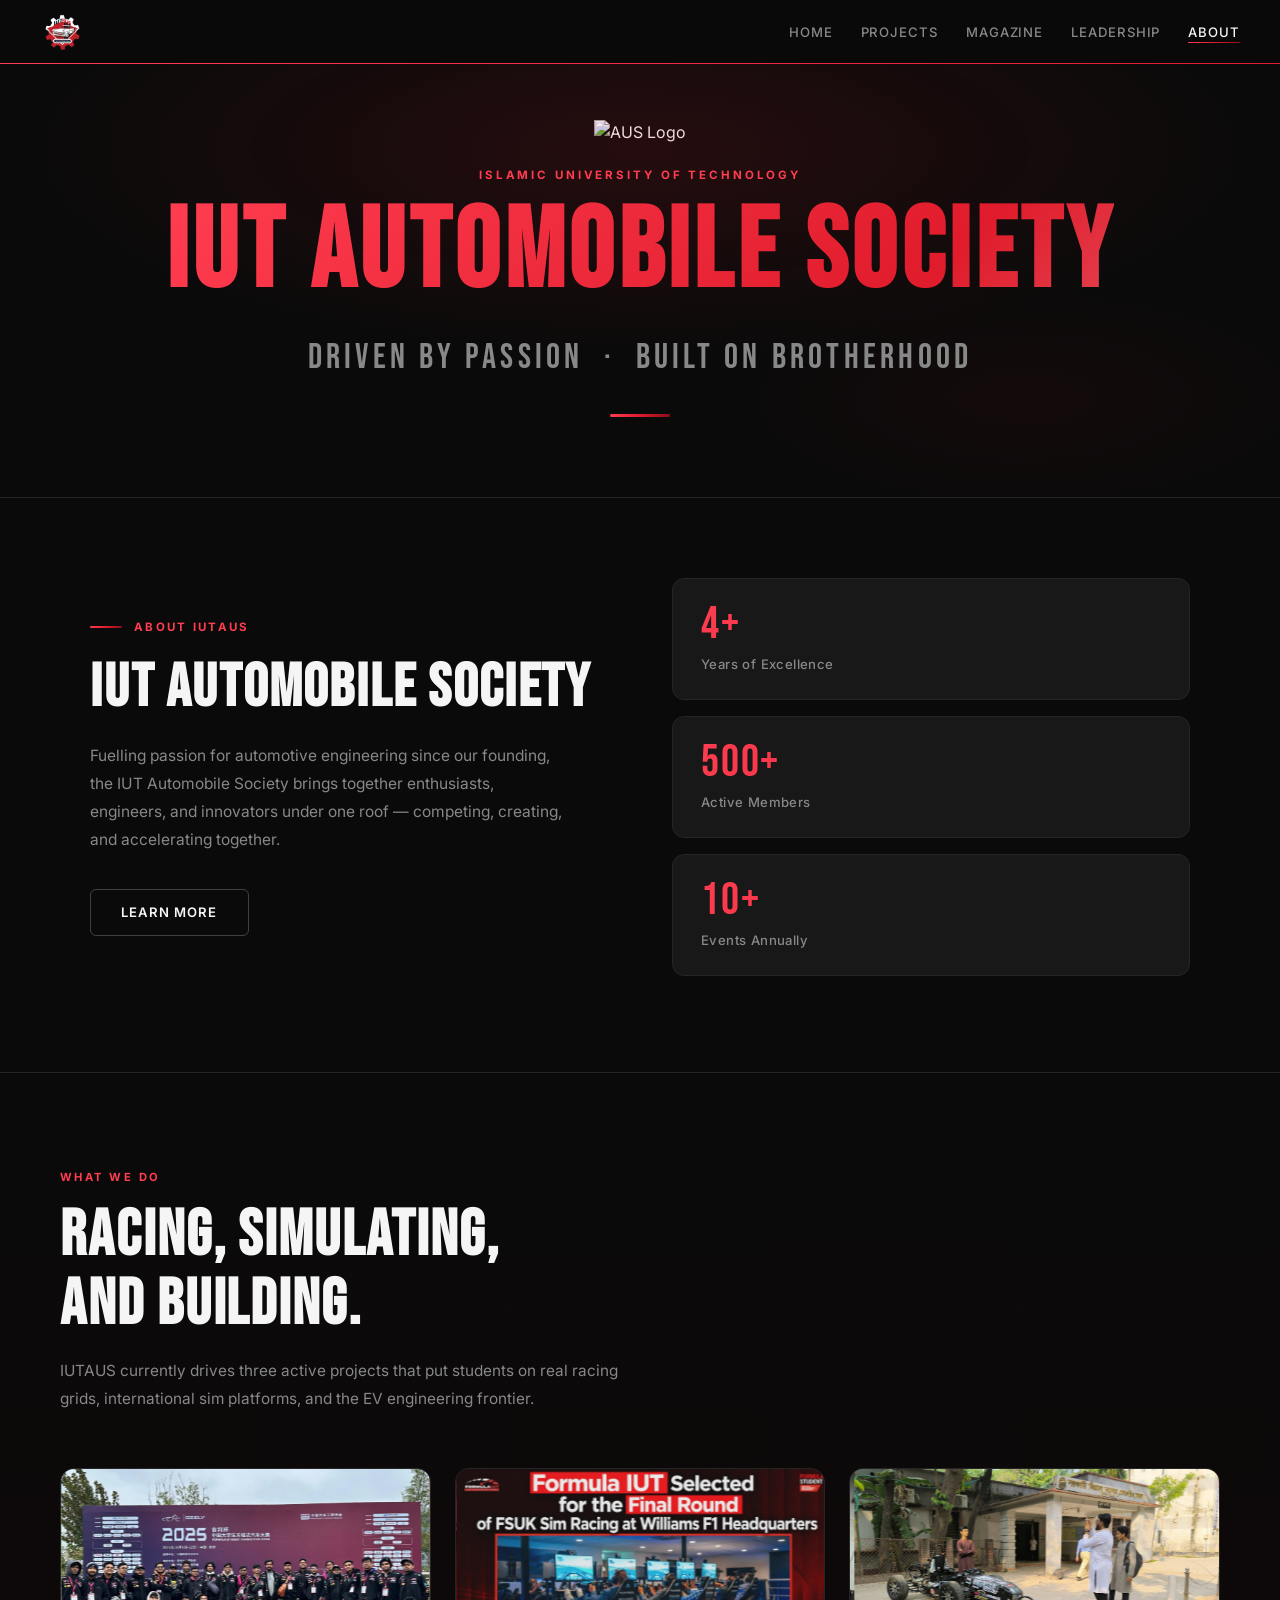
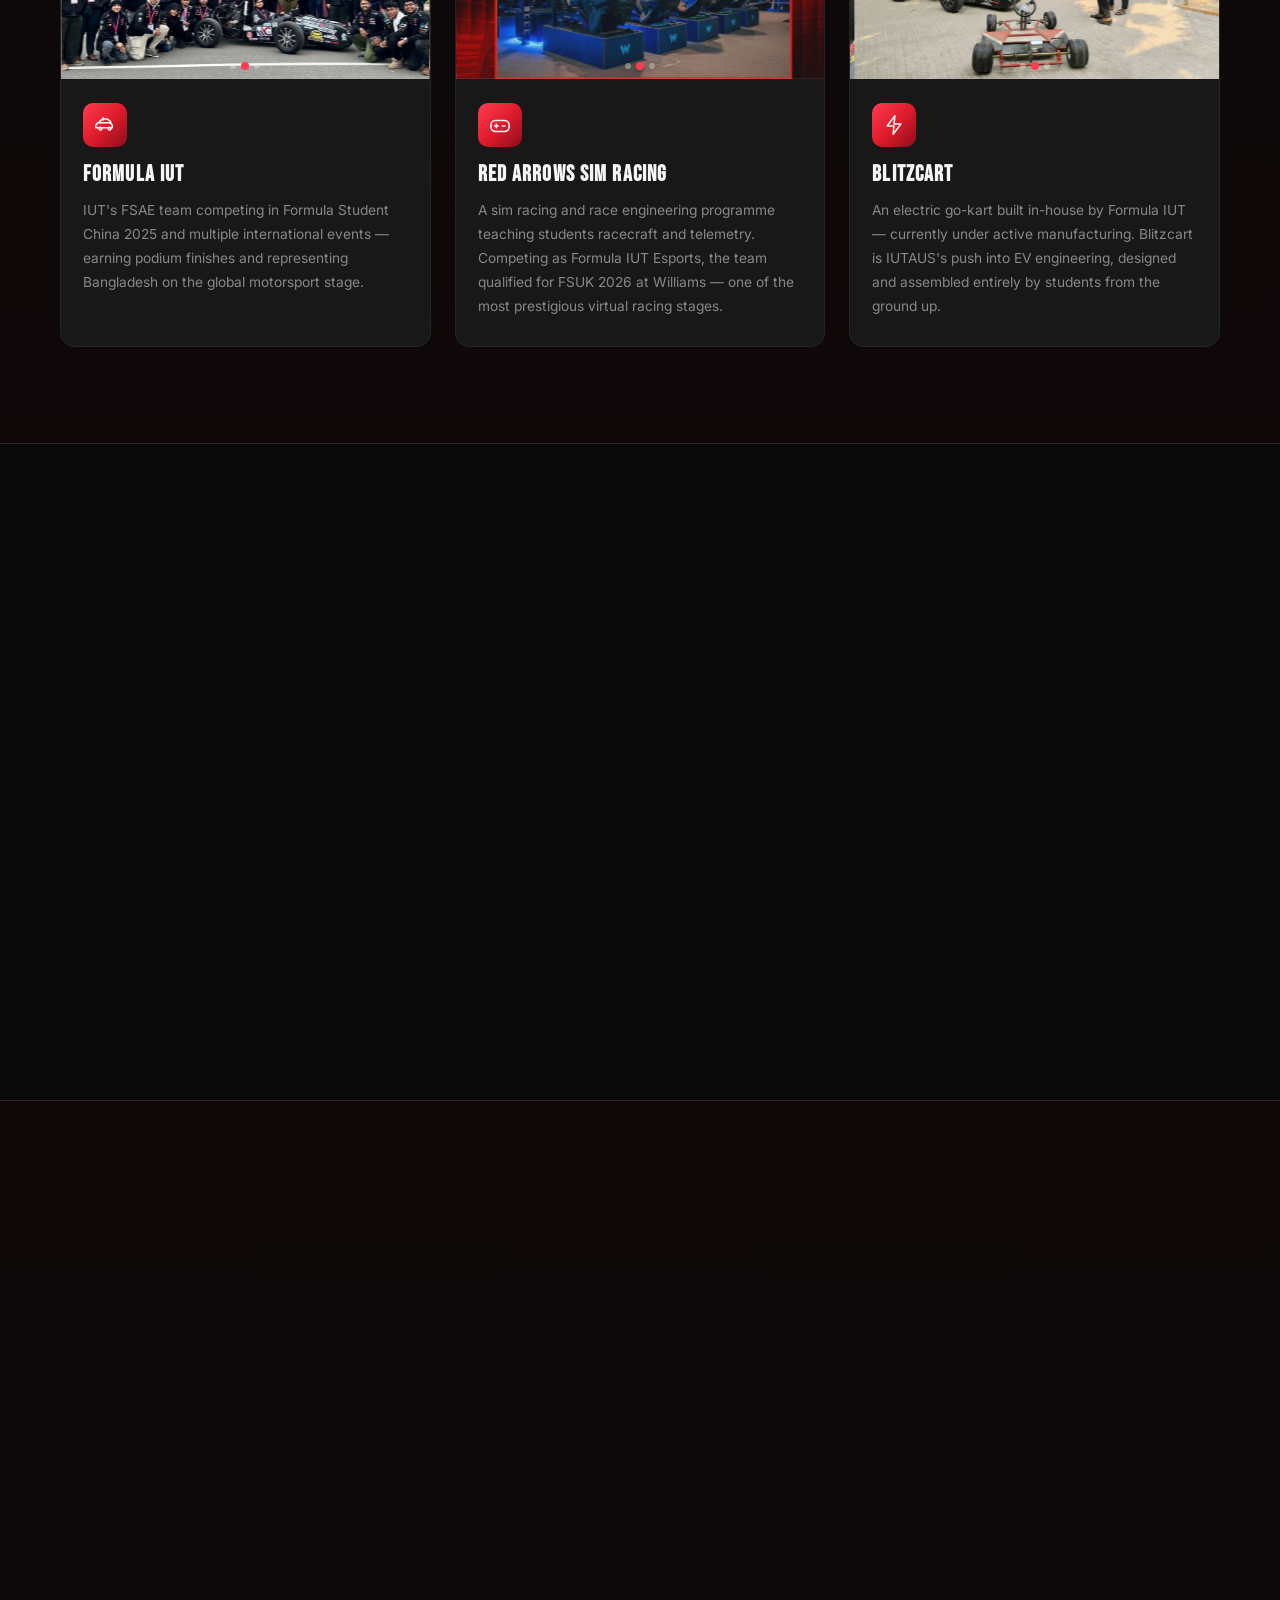
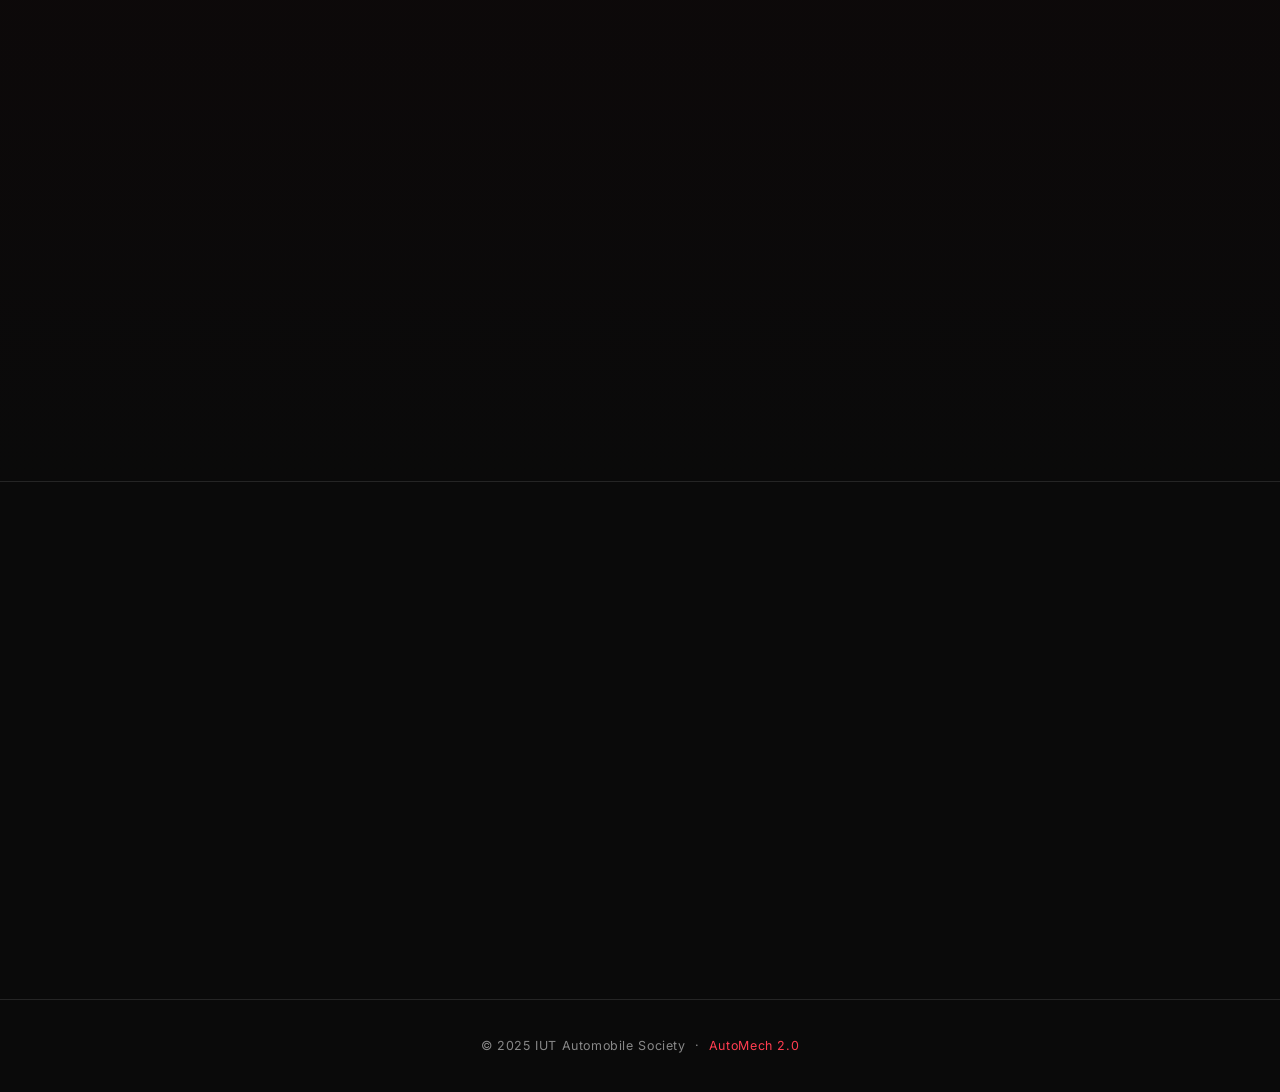
==== about/index.html @ 42fa9968 "About Update" ====
<!DOCTYPE html>
<html lang="en">
<head>
  <meta charset="UTF-8" />
  <meta name="viewport" content="width=device-width, initial-scale=1.0" />
  <title>About — IUT Automobile Society</title>
  <link rel="preconnect" href="https://fonts.googleapis.com" />
  <link rel="preconnect" href="https://fonts.gstatic.com" crossorigin />
  <link href="https://fonts.googleapis.com/css2?family=Bebas+Neue&family=Inter:wght@400;500;600;700&display=swap" rel="stylesheet" />
  <link rel="stylesheet" href="about.css" />
  <link rel="icon" type="image/png" href="../AutoMechLogo.png" />
</head>
<body>

<!-- Scroll progress bar -->
<div class="scroll-progress" id="scrollProgress"></div>

<!-- ── NAVBAR ──────────────────────────────────────────── -->
<nav>
  <a href="../index.html" class="nav-logo-link">
    <img src="../AutoMechLogo.png" alt="AutoMech 2.0" class="nav-logo-img" />
  </a>

  <ul class="nav-links">
    <li><a href="../index.html">Home</a></li>
    <li><a href="#projects">Projects</a></li>
    <li><a href="#magazine">Magazine</a></li>
    <li><a href="#leadership">Leadership</a></li>
    <li><a href="#about" class="active">About</a></li>
  </ul>

  <button class="nav-burger" id="navBurger" aria-label="Toggle menu">
    <span></span><span></span><span></span>
  </button>
</nav>

<div class="mobile-nav" id="mobileNav">
  <a href="../index.html" onclick="closeMobileNav()">Home</a>
  <a href="#about" onclick="closeMobileNav()">About</a>
  <a href="#projects" onclick="closeMobileNav()">Projects</a>
  <a href="#magazine" onclick="closeMobileNav()">Magazine</a>
  <a href="#leadership" onclick="closeMobileNav()">Leadership</a>
</div>
<!-- ── HERO ───────────────────────────────────────────── -->
<section class="about-hero" id="about">
   <img src="images/AusLogo.png" alt="AUS Logo" class="about-hero-logo">
  <p class="about-hero-label">Islamic University of Technology</p>
  <h1 class="about-hero-title">IUT Automobile Society</h1>
  <p class="about-hero-sub">Driven by Passion &nbsp;·&nbsp; Built on Brotherhood</p>
  <div class="about-hero-divider"></div>
</section>

<!-- ══ SECTION 1 · INTRO + STATS ══════════════════════════ -->
<section class="intro-section" id="intro">
  <div class="intro-inner">

    <!-- Left · Text -->
    <div class="intro-text">
      <div class="intro-label reveal-left">
        <span class="intro-label-line"></span>
        <span>About IUTAUS</span>
      </div>
      <h2 class="intro-title reveal" data-delay=".08s">IUT Automobile Society</h2>
      <p class="intro-desc reveal" data-delay=".16s">
        Fuelling passion for automotive engineering since our founding, the IUT Automobile
        Society brings together enthusiasts, engineers, and innovators under one roof —
        competing, creating, and accelerating together.
      </p>
      <a href="#" class="intro-btn reveal" data-delay=".24s">Learn More</a>
    </div>

    <!-- Right · Stat cards -->
    <div class="intro-stats">
      <div class="stat-card reveal-scale" data-delay=".1s">
        <span class="stat-number grad-text-anim">4+</span>
        <span class="stat-label">Years of Excellence</span>
      </div>
      <div class="stat-card reveal-scale" data-delay=".2s">
        <span class="stat-number grad-text-anim">500+</span>
        <span class="stat-label">Active Members</span>
      </div>
      <div class="stat-card reveal-scale" data-delay=".3s">
        <span class="stat-number grad-text-anim">10+</span>
        <span class="stat-label">Events Annually</span>
      </div>
    </div>

  </div>
</section>
<!-- ══════════════════════════════════════════════════════ -->


<!-- ══ SECTION 2 · PROJECTS ════════════════════════════ -->
<section class="projects-section" id="projects">
  <div class="projects-inner">

    <!-- Header -->
    <div class="projects-header">
      <p class="projects-suplabel reveal-left">What We Do</p>
      <h2 class="projects-big-title reveal" data-delay=".08s">Racing, Simulating,<br>and Building.</h2>
      <p class="projects-big-desc reveal" data-delay=".16s">
        IUTAUS currently drives three active projects that put students on real racing grids,
        international sim platforms, and the EV engineering frontier.
      </p>
    </div>

    <!-- Cards -->
    <div class="projects-grid">

      <!-- ── Project 1: Formula IUT ── -->
      <div class="project-card reveal-scale" data-delay=".08s">
        <div class="project-slideshow" data-ss="1">
          <div class="ss-track">
            <div class="ss-slide">
              <img src="images/1.jpg" alt="Formula IUT Image 1" class="ss-slide-img">
            </div>

            <div class="ss-slide">
              <img src="images/2.jpg" alt="Formula IUT Image 2" class="ss-slide-img">
            </div>

            <div class="ss-slide">
              <img src="images/3.jpg" alt="Formula IUT Image 3" class="ss-slide-img">
            </div>
          </div>
          <button class="ss-btn ss-prev" aria-label="Previous">&#8249;</button>
          <button class="ss-btn ss-next" aria-label="Next">&#8250;</button>
          <div class="ss-dots"></div>
        </div>
        <div class="project-body">
          <div class="project-icon">
            <!-- Racing car -->
            <svg viewBox="0 0 24 24" fill="none" stroke="currentColor" stroke-width="1.7" stroke-linecap="round" stroke-linejoin="round" width="22" height="22">
              <path d="M2 12.5l2-3h14l2 3v2.5H2v-2.5z"/>
              <circle cx="7" cy="16" r="1.5"/>
              <circle cx="17" cy="16" r="1.5"/>
              <path d="M6 9.5V8l3.5-2.5h5L18 8v1.5"/>
              <path d="M10 6.5V4"/>
            </svg>
          </div>
          <h3 class="project-name">Formula IUT</h3>
          <p class="project-desc">IUT's FSAE team competing in Formula Student China 2025 and multiple international events — earning podium finishes and representing Bangladesh on the global motorsport stage.</p>
        </div>
      </div>

      <!-- ── Project 2: Red Arrows Sim Racing ── -->
      <div class="project-card reveal-scale" data-delay=".18s">
        <div class="project-slideshow" data-ss="1">
          <div class="ss-track">
            <div class="ss-slide">
              <img src="images/4.jpg" alt="Formula IUT Image 1" class="ss-slide-img">
            </div>

            <div class="ss-slide">
              <img src="images/5.jpg" alt="Formula IUT Image 2" class="ss-slide-img">
            </div>

            <div class="ss-slide">
              <img src="images/6.jpg" alt="Formula IUT Image 3" class="ss-slide-img">
            </div>
          </div>
          <button class="ss-btn ss-prev" aria-label="Previous">&#8249;</button>
          <button class="ss-btn ss-next" aria-label="Next">&#8250;</button>
          <div class="ss-dots"></div>
        </div>
        <div class="project-body">
          <div class="project-icon">
            <!-- Game controller -->
            <svg viewBox="0 0 24 24" fill="none" stroke="currentColor" stroke-width="1.7" stroke-linecap="round" stroke-linejoin="round" width="22" height="22">
              <rect x="2" y="7" width="20" height="12" rx="5"/>
              <path d="M8 11v4m-2-2h4M14.5 13h3"/>
            </svg>
          </div>
          <h3 class="project-name">Red Arrows Sim Racing</h3>
          <p class="project-desc">A sim racing and race engineering programme teaching students racecraft and telemetry. Competing as Formula IUT Esports, the team qualified for FSUK 2026 at Williams — one of the most prestigious virtual racing stages.</p>
        </div>
      </div>

      <!-- ── Project 3: Blitzcart ── -->
      <div class="project-card reveal-scale" data-delay=".28s">
        <div class="project-slideshow" data-ss="1">
          <div class="ss-track">
            <div class="ss-slide">
              <img src="images/7.jpg" alt="Formula IUT Image 1" class="ss-slide-img">
            </div>

            <div class="ss-slide">
              <img src="images/8.jpg" alt="Formula IUT Image 2" class="ss-slide-img">
            </div>

            <div class="ss-slide">
              <img src="images/9.jpg" alt="Formula IUT Image 3" class="ss-slide-img">
            </div>
          </div>
          <button class="ss-btn ss-prev" aria-label="Previous">&#8249;</button>
          <button class="ss-btn ss-next" aria-label="Next">&#8250;</button>
          <div class="ss-dots"></div>
        </div>
        <div class="project-body">
          <div class="project-icon">
            <!-- Lightning bolt -->
            <svg viewBox="0 0 24 24" fill="none" stroke="currentColor" stroke-width="1.7" stroke-linecap="round" stroke-linejoin="round" width="22" height="22">
              <path d="M13 2L4.5 13H12l-1 9 8.5-11H12L13 2z"/>
            </svg>
          </div>
          <h3 class="project-name">Blitzcart</h3>
          <p class="project-desc">An electric go-kart built in-house by Formula IUT — currently under active manufacturing. Blitzcart is IUTAUS's push into EV engineering, designed and assembled entirely by students from the ground up.</p>
        </div>
      </div>

    </div>
  </div>
</section>
<!-- ══════════════════════════════════════════════════════ -->


<!-- ══ SECTION 3 · ENGINE INSIDER ══════════════════════ -->
<section class="magazine-section" id="magazine">
  <div class="magazine-inner">

    <!-- Left · Text -->
    <div class="magazine-text">
      <p class="section-label reveal-left">Annual Publication</p>
      <h2 class="magazine-title reveal" data-delay=".08s">Engine Insider</h2>
      <div class="magazine-title-rule reveal" data-delay=".12s"></div>
      <p class="magazine-desc reveal" data-delay=".16s">
        <em>Engine Insider</em> is the official annual magazine of the IUT Automobile Society —
        a curated collection of student articles, technical writeups, project retrospectives,
        and automotive perspectives from the minds at IUTAUS. Each edition captures the
        year's milestones, the lessons learned on and off the track, and the stories that
        drive us forward.
      </p>
      <ul class="magazine-meta reveal" data-delay=".22s">
        <li>
          <span class="meta-icon">
            <svg viewBox="0 0 24 24" fill="none" stroke="currentColor" stroke-width="1.7" stroke-linecap="round" stroke-linejoin="round" width="16" height="16"><rect x="3" y="4" width="18" height="18" rx="2"/><path d="M16 2v4M8 2v4M3 10h18"/></svg>
          </span>
          Yearly Edition
        </li>
        <li>
          <span class="meta-icon">
            <svg viewBox="0 0 24 24" fill="none" stroke="currentColor" stroke-width="1.7" stroke-linecap="round" stroke-linejoin="round" width="16" height="16"><path d="M4 19.5A2.5 2.5 0 0 1 6.5 17H20"/><path d="M6.5 2H20v20H6.5A2.5 2.5 0 0 1 4 19.5v-15A2.5 2.5 0 0 1 6.5 2z"/></svg>
          </span>
          Student-written &amp; Designed
        </li>
        <li>
          <span class="meta-icon">
            <svg viewBox="0 0 24 24" fill="none" stroke="currentColor" stroke-width="1.7" stroke-linecap="round" stroke-linejoin="round" width="16" height="16"><circle cx="12" cy="12" r="10"/><path d="M12 8v4l3 3"/></svg>
          </span>
          Technical &amp; Cultural Coverage
        </li>
      </ul>
    </div>

    <!-- Right · Cover placeholder -->
    <div class="magazine-cover-wrap reveal-scale" data-delay=".14s">
      <div class="magazine-cover-glow"></div>
      <div class="magazine-cover" id="magazineCover">
        <img src="images/10.jpg" alt="Cover Image">
        <div class="cover-placeholder">
          <svg viewBox="0 0 24 24" fill="none" stroke="currentColor" stroke-width="1.3" stroke-linecap="round" stroke-linejoin="round" width="48" height="48">
            <path d="M4 19.5A2.5 2.5 0 0 1 6.5 17H20"/><path d="M6.5 2H20v20H6.5A2.5 2.5 0 0 1 4 19.5v-15A2.5 2.5 0 0 1 6.5 2z"/>
          </svg>
          <p class="cover-ph-title">Engine Insider</p>
          <p class="cover-ph-sub">Add Cover Image</p>
        </div>
      </div>
      <div class="magazine-cover-label">
        <span class="grad-text-anim">Engine Insider</span>
        <span class="cover-edition">Annual Edition</span>
      </div>
    </div>

  </div>
</section>
<!-- ══════════════════════════════════════════════════════ -->


<!-- ══ SECTION 4 · LEADERSHIP ══════════════════════════ -->
<section class="leadership-section" id="leadership">
  <div class="leadership-inner">

    <!-- Header -->
    <div class="leadership-header">
      <p class="section-label reveal-left">Our Leadership</p>
      <h2 class="leadership-title reveal" data-delay=".08s">Guided by Faculty<br>and Student Leadership.</h2>
    </div>

    <!-- Cards -->
    <div class="leadership-grid">

      <!-- Moderator (faculty) -->
      <div class="leader-card leader-card--faculty reveal-scale" data-delay=".08s">
        <div class="leader-photo-wrap">
          <div class="leader-photo" id="photo-moderator">
            <img src="images/11.png" alt="Ahsan Habib">
            <div class="leader-photo-ph">
              <svg viewBox="0 0 24 24" fill="none" stroke="currentColor" stroke-width="1.3" stroke-linecap="round" stroke-linejoin="round" width="40" height="40">
                <circle cx="12" cy="8" r="4"/><path d="M4 20c0-4 3.6-7 8-7s8 3 8 7"/>
              </svg>
            </div>
          </div>
          <span class="leader-faculty-badge">Faculty</span>
        </div>
        <div class="leader-info">
          <h3 class="leader-name">Ahsan Habib</h3>
          <p class="leader-role">Moderator, IUTAUS</p>
          <p class="leader-dept">IUT Automobile Society</p>
        </div>
      </div>

      <!-- President -->
      <div class="leader-card reveal-scale" data-delay=".18s">
        <div class="leader-photo-wrap">
          <div class="leader-photo" id="photo-president">
            <img src="images/12.png" alt="Presi">
            <div class="leader-photo-ph">
              <svg viewBox="0 0 24 24" fill="none" stroke="currentColor" stroke-width="1.3" stroke-linecap="round" stroke-linejoin="round" width="40" height="40">
                <circle cx="12" cy="8" r="4"/><path d="M4 20c0-4 3.6-7 8-7s8 3 8 7"/>
              </svg>
            </div>
          </div>
        </div>
        <div class="leader-info">
          <h3 class="leader-name">Takibur Rahman</h3>
          <p class="leader-role">President, IUTAUS</p>
          <p class="leader-dept">IUT Automobile Society</p>
        </div>
      </div>

      <!-- General Secretary -->
      <div class="leader-card reveal-scale" data-delay=".28s">
        <div class="leader-photo-wrap">
          <div class="leader-photo" id="photo-gs">
            <img src="images/13.png" alt="VP">
            <div class="leader-photo-ph">
              <svg viewBox="0 0 24 24" fill="none" stroke="currentColor" stroke-width="1.3" stroke-linecap="round" stroke-linejoin="round" width="40" height="40">
                <circle cx="12" cy="8" r="4"/><path d="M4 20c0-4 3.6-7 8-7s8 3 8 7"/>
              </svg>
            </div>
          </div>
        </div>
        <div class="leader-info">
          <h3 class="leader-name">Sheum Shariar</h3>
          <p class="leader-role">General Secretary, IUTAUS</p>
          <p class="leader-dept">IUT Automobile Society</p>
        </div>
      </div>

    </div>
  </div>
</section>
<!-- ══════════════════════════════════════════════════════ -->


<!-- ══ QUICK LINKS ══════════════════════════════════════ -->
<div class="quicklinks-wrap">
  <div class="quicklinks-card reveal-scale">

    <p class="quicklinks-heading">Quick Links</p>

    <div class="quicklinks-cols">

      <!-- Col 1: Main site -->
      <div class="quicklinks-col">
        <p class="quicklinks-col-label">Main Site</p>
        <a href="../index.html">Home</a>
        <a href="../index.html#events">Events</a>
        <a href="../index.html#schedule">Schedule</a>
        <a href="../index.html#gallery">Gallery</a>
        <a href="../index.html#sponsors">Sponsors</a>
        <a href="../index.html#connect">Contact</a>
      </div>

      <!-- Col 2: This page -->
      <div class="quicklinks-col">
        <p class="quicklinks-col-label">About Page</p>
        <a href="#about">About IUTAUS</a>
        <a href="#projects">Projects</a>
        <a href="#magazine">Magazine</a>
        <a href="#leadership">Leadership</a>
      </div>

    </div>
  </div>
</div>
<!-- ══════════════════════════════════════════════════════ -->


<!-- ── FOOTER ─────────────────────────────────────────── -->
<footer class="about-footer">
  <p>&copy; 2025 IUT Automobile Society &nbsp;·&nbsp; <a href="../index.html">AutoMech 2.0</a></p>
</footer>

<!-- ── SCRIPTS ────────────────────────────────────────── -->
<script>
  /* ── Mobile nav toggle ── */
  const burger   = document.getElementById('navBurger');
  const mobileNav = document.getElementById('mobileNav');

  function closeMobileNav() {
    mobileNav.classList.remove('open');
    burger.classList.remove('open');
  }

  burger.addEventListener('click', () => {
    const isOpen = mobileNav.classList.toggle('open');
    burger.classList.toggle('open', isOpen);

    const spans = burger.querySelectorAll('span');
    if (isOpen) {
      spans[0].style.transform = 'translateY(7px) rotate(45deg)';
      spans[1].style.opacity   = '0';
      spans[2].style.transform = 'translateY(-7px) rotate(-45deg)';
    } else {
      spans.forEach(s => { s.style.transform = ''; s.style.opacity = ''; });
    }
  });

  /* ── Scroll progress bar ── */
  const progressBar = document.getElementById('scrollProgress');
  window.addEventListener('scroll', () => {
    const scrolled = window.scrollY;
    const total    = document.documentElement.scrollHeight - window.innerHeight;
    progressBar.style.width = (total > 0 ? (scrolled / total) * 100 : 0) + '%';
  });

  /* ── Scroll reveal ── */
  const revealEls = document.querySelectorAll('.reveal, .reveal-left, .reveal-scale');

  const observer = new IntersectionObserver((entries) => {
    entries.forEach(entry => {
      if (entry.isIntersecting) {
        const delay = entry.target.dataset.delay || '0s';
        entry.target.style.transitionDelay = delay;
        entry.target.classList.add('visible');
        observer.unobserve(entry.target);
      }
    });
  }, { threshold: 0.05 });

  revealEls.forEach(el => observer.observe(el));

  /* ── Slideshows ── */
  document.querySelectorAll('.project-slideshow').forEach(ss => {
    const track  = ss.querySelector('.ss-track');
    const slides = ss.querySelectorAll('.ss-slide');
    const dotsEl = ss.querySelector('.ss-dots');
    let current  = 0;
    let timer;

    /* Build dots */
    slides.forEach((_, i) => {
      const d = document.createElement('button');
      d.className = 'ss-dot' + (i === 0 ? ' active' : '');
      d.setAttribute('aria-label', 'Slide ' + (i + 1));
      d.addEventListener('click', () => goTo(i));
      dotsEl.appendChild(d);
    });

    function goTo(n) {
      current = (n + slides.length) % slides.length;
      track.style.transform = `translateX(-${current * 100}%)`;
      dotsEl.querySelectorAll('.ss-dot').forEach((d, i) =>
        d.classList.toggle('active', i === current));
    }

    function startTimer() {
      clearInterval(timer);
      timer = setInterval(() => goTo(current + 1), 4000);
    }

    ss.querySelector('.ss-prev').addEventListener('click', () => { goTo(current - 1); startTimer(); });
    ss.querySelector('.ss-next').addEventListener('click', () => { goTo(current + 1); startTimer(); });
    ss.addEventListener('mouseenter', () => clearInterval(timer));
    ss.addEventListener('mouseleave', startTimer);

    startTimer();
  });
</script>

</body>
</html>
---- about/about.css ----
*, *::before, *::after { box-sizing: border-box; margin: 0; padding: 0; }

:root {
  --red-lt:  #ff3d50;
  --red:     #e01c2c;
  --red-dk:  #8c0d1a;
  --grad:    linear-gradient(135deg, #ff3d50 0%, #e01c2c 50%, #8c0d1a 100%);
  --grad-h:  linear-gradient(135deg, #e83040 0%, #c0101e 50%, #6e0814 100%);
  --grad-90: linear-gradient(90deg,  #ff3d50 0%, #e01c2c 50%, #8c0d1a 100%);
  --white:   #f5f5f5;
  --black:   #0a0a0a;
  --grey:    #181818;
  --grey2:   #252525;
  --grey3:   #333;
  --muted:   #888;
}

html { scroll-behavior: smooth; }

body {
  background: var(--black);
  color: var(--white);
  font-family: 'Inter', sans-serif;
  line-height: 1.6;
  overflow-x: hidden;
}

/* ══════════════════════════════════════════
    KEYFRAMES
══════════════════════════════════════════ */

@keyframes slideDown {
  from { transform: translateY(-100%); opacity: 0; }
  to   { transform: translateY(0);     opacity: 1; }
}

@keyframes fadeUp {
  from { opacity: 0; transform: translateY(28px); }
  to   { opacity: 1; transform: translateY(0);    }
}

@keyframes fadeIn {
  from { opacity: 0; }
  to   { opacity: 1; }
}

@keyframes float {
  0%, 100% { transform: translateY(0px);   }
  50%       { transform: translateY(-10px); }
}

@keyframes pulse-ring {
  0%   { box-shadow: 0 0 0 0    rgba(255,61,80,.55); }
  70%  { box-shadow: 0 0 0 14px rgba(255,61,80,0);   }
  100% { box-shadow: 0 0 0 0    rgba(255,61,80,0);   }
}

@keyframes grad-flow {
  0%   { background-position: 0%   50%; }
  50%  { background-position: 100% 50%; }
  100% { background-position: 0%   50%; }
}

@keyframes border-sweep {
  0%   { background-position: 0%   50%; }
  50%  { background-position: 100% 50%; }
  100% { background-position: 0%   50%; }
}

@keyframes reveal-up {
  from { opacity: 0; transform: translateY(32px); }
  to   { opacity: 1; transform: translateY(0);    }
}

@keyframes reveal-left {
  from { opacity: 0; transform: translateX(-24px); }
  to   { opacity: 1; transform: translateX(0);     }
}

@keyframes reveal-scale {
  from { opacity: 0; transform: scale(.9); }
  to   { opacity: 1; transform: scale(1);  }
}

@keyframes divider-grow {
  from { transform: scaleX(0); opacity: 0; }
  to   { transform: scaleX(1); opacity: 1; }
}

/* ══════════════════════════════════════════
    SCROLL PROGRESS
══════════════════════════════════════════ */

.scroll-progress {
  position: fixed;
  top: 64px;
  left: 0;
  height: 2px;
  width: 0%;
  background: var(--grad-90);
  box-shadow: 0 0 8px rgba(255,61,80,.6);
  z-index: 300;
  transition: width .1s linear;
}

/* ══════════════════════════════════════════
    NAVBAR
══════════════════════════════════════════ */

nav {
  position: fixed;
  top: 0; left: 0; right: 0;
  height: 64px;
  display: flex;
  align-items: center;
  justify-content: space-between;
  padding: 0 40px;
  background: rgba(10,10,10,.94);
  backdrop-filter: blur(12px);
  -webkit-backdrop-filter: blur(12px);
  z-index: 200;
  animation: slideDown .5s ease both;
}

nav::after {
  content: '';
  position: absolute;
  bottom: 0; left: 0; right: 0;
  height: 1.5px;
  background: var(--grad-90);
  background-size: 200% 200%;
  animation: grad-flow 4s linear infinite;
}

.nav-logo-link { display: flex; align-items: center; text-decoration: none; }

.nav-logo-img {
  height: 44px;
  width: auto;
  display: block;
}

.nav-links {
  display: flex;
  align-items: center;
  gap: 28px;
  list-style: none;
}

.nav-links a {
  color: var(--muted);
  text-decoration: none;
  font-size: .82rem;
  font-weight: 500;
  letter-spacing: .07em;
  text-transform: uppercase;
  position: relative;
  transition: color .2s;
}

.nav-links a::after {
  content: '';
  position: absolute;
  bottom: -3px; left: 0;
  width: 0; height: 1.5px;
  background: var(--grad-90);
  transition: width .25s ease;
}

.nav-links a:hover,
.nav-links a.active { color: var(--white); }

.nav-links a:hover::after,
.nav-links a.active::after { width: 100%; }

.nav-cta {
  background: var(--grad);
  background-size: 200% 200%;
  animation: grad-flow 4s linear infinite;
  color: var(--white) !important;
  padding: 9px 22px;
  border-radius: 5px;
  font-weight: 700 !important;
  transition: opacity .2s, transform .2s !important;
}

.nav-cta:hover { opacity: .85; transform: translateY(-2px); }
.nav-cta::after { display: none !important; }

.nav-burger {
  display: none;
  flex-direction: column;
  gap: 5px;
  background: none;
  border: none;
  cursor: pointer;
  padding: 4px;
}

.nav-burger span {
  display: block;
  width: 24px;
  height: 2px;
  background: var(--white);
  border-radius: 2px;
  transition: transform .3s, opacity .3s;
}

/* ══════════════════════════════════════════
    MOBILE NAV
══════════════════════════════════════════ */

.mobile-nav {
  display: none;
  flex-direction: column;
  position: fixed;
  top: 64px; left: 0; right: 0;
  background: rgba(10,10,10,.97);
  backdrop-filter: blur(14px);
  padding: 24px 32px 32px;
  gap: 6px;
  z-index: 199;
  border-bottom: 1px solid var(--grey2);
  transform: translateY(-20px);
  opacity: 0;
  transition: transform .3s ease, opacity .3s ease;
  pointer-events: none;
}

.mobile-nav.open {
  display: flex;
  transform: translateY(0);
  opacity: 1;
  pointer-events: all;
}

.mobile-nav a {
  color: var(--muted);
  text-decoration: none;
  font-size: .9rem;
  font-weight: 500;
  letter-spacing: .07em;
  text-transform: uppercase;
  padding: 11px 0;
  border-bottom: 1px solid var(--grey2);
  transition: color .2s;
}

.mobile-nav a:last-child { border-bottom: none; }
.mobile-nav a:hover { color: var(--white); }

.mob-cta {
  margin-top: 10px;
  background: var(--grad);
  background-size: 200% 200%;
  animation: grad-flow 4s linear infinite;
  color: var(--white) !important;
  padding: 13px 0 !important;
  border-radius: 6px;
  text-align: center;
  font-weight: 700 !important;
  border-bottom: none !important;
}

/* ══════════════════════════════════════════
    SCROLL REVEAL
══════════════════════════════════════════ */

.reveal {
  opacity: 0;
  transform: translateY(32px);
  transition: opacity .65s cubic-bezier(.22,1,.36,1), transform .65s cubic-bezier(.22,1,.36,1);
}

.reveal-left {
  opacity: 0;
  transform: translateX(-24px);
  transition: opacity .65s cubic-bezier(.22,1,.36,1), transform .65s cubic-bezier(.22,1,.36,1);
}

.reveal-scale {
  opacity: 0;
  transform: scale(.9);
  transition: opacity .65s cubic-bezier(.22,1,.36,1), transform .65s cubic-bezier(.22,1,.36,1);
}

.reveal.visible,
.reveal-left.visible,
.reveal-scale.visible {
  opacity: 1;
  transform: none;
}

/* ══════════════════════════════════════════
    ABOUT HERO
══════════════════════════════════════════ */

.about-hero-logo {
  display: block;
  margin: 0 auto 20px auto;
  max-width: 140px;
  height: auto;
}

.about-hero {
  position: relative;
  min-height: 52vh;
  display: flex;
  flex-direction: column;
  align-items: center;
  justify-content: center;
  text-align: center;
  padding: 120px 40px 80px;
  overflow: hidden;
}

.about-hero::before {
  content: '';
  position: absolute;
  inset: 0;
  background:
    radial-gradient(ellipse 70% 60% at 50% 30%, rgba(224,28,44,.13) 0%, transparent 70%),
    radial-gradient(ellipse 40% 40% at 80% 80%, rgba(140,13,26,.08) 0%, transparent 60%);
  pointer-events: none;
}

.about-hero-label {
  font-size: .72rem;
  font-weight: 700;
  letter-spacing: .25em;
  text-transform: uppercase;
  color: var(--red-lt);
  margin-bottom: 14px;
  animation: fadeUp .6s .1s both;
}

.about-hero-title {
  font-family: 'Bebas Neue', sans-serif;
  font-size: clamp(3rem, 9vw, 7rem);
  line-height: 1;
  letter-spacing: .04em;
  text-transform: uppercase;
  background: linear-gradient(135deg, #ff3d50 0%, #e01c2c 40%, #f5f5f5 100%);
  background-size: 200% 200%;
  -webkit-background-clip: text;
  -webkit-text-fill-color: transparent;
  background-clip: text;
  animation: fadeUp .65s .2s both, grad-flow 6s ease infinite;
  margin-bottom: 20px;
}

.about-hero-sub {
  font-family: 'Bebas Neue', sans-serif;
  font-size: clamp(1.4rem, 3.5vw, 2.2rem);
  letter-spacing: .12em;
  color: var(--muted);
  text-transform: uppercase;
  animation: fadeUp .65s .3s both;
  margin-bottom: 28px;
}

.about-hero-divider {
  width: 60px;
  height: 3px;
  background: var(--grad-90);
  border-radius: 2px;
  margin: 0 auto;
  animation: fadeUp .65s .4s both;
}

/* ══════════════════════════════════════════
    SECTION COMMONS
══════════════════════════════════════════ */

.about-section {
  padding: 96px 40px;
  max-width: 1160px;
  margin: 0 auto;
}

.about-section-full {
  padding: 96px 40px;
  width: 100%;
}

.section-header {
  text-align: center;
  margin-bottom: 60px;
}

.section-label {
  font-size: .68rem;
  font-weight: 700;
  letter-spacing: .2em;
  text-transform: uppercase;
  background: var(--grad);
  background-size: 200% 200%;
  -webkit-background-clip: text;
  -webkit-text-fill-color: transparent;
  background-clip: text;
  animation: grad-flow 4s linear infinite;
  display: inline-block;
  margin-bottom: 10px;
}

.section-title {
  font-family: 'Bebas Neue', sans-serif;
  font-size: clamp(2rem, 5vw, 3.4rem);
  letter-spacing: .04em;
  color: var(--white);
  line-height: 1.05;
  margin-bottom: 18px;
}

.divider {
  width: 52px;
  height: 3px;
  background: var(--grad-90);
  border-radius: 2px;
  margin: 0 auto 20px;
  transform-origin: left;
}

.section-desc {
  font-size: .96rem;
  color: var(--muted);
  max-width: 600px;
  margin: 0 auto;
  line-height: 1.75;
}

/* ══════════════════════════════════════════
    GRAD TEXT UTILITY
══════════════════════════════════════════ */

.grad-text {
  background: var(--grad);
  -webkit-background-clip: text;
  -webkit-text-fill-color: transparent;
  background-clip: text;
}

.grad-text-anim {
  background: var(--grad);
  background-size: 200% 200%;
  -webkit-background-clip: text;
  -webkit-text-fill-color: transparent;
  background-clip: text;
  animation: grad-flow 4s linear infinite;
}

/* ══════════════════════════════════════════
    INTRO + STATS SECTION
══════════════════════════════════════════ */

.intro-section {
  padding: 80px 40px 96px;
  border-top: 1px solid var(--grey2);
}

.intro-inner {
  max-width: 1100px;
  margin: 0 auto;
  display: grid;
  grid-template-columns: 1fr 1fr;
  gap: 64px;
  align-items: center;
}

/* ── Left: text ── */

.intro-label {
  display: flex;
  align-items: center;
  gap: 12px;
  font-size: .72rem;
  font-weight: 700;
  letter-spacing: .2em;
  text-transform: uppercase;
  color: var(--red-lt);
  margin-bottom: 20px;
}

.intro-label-line {
  display: block;
  width: 32px;
  height: 2px;
  background: var(--grad-90);
  border-radius: 2px;
  flex-shrink: 0;
}

.intro-title {
  font-family: 'Bebas Neue', sans-serif;
  font-size: clamp(2.4rem, 5vw, 3.8rem);
  letter-spacing: .03em;
  color: var(--white);
  line-height: 1.05;
  margin-bottom: 22px;
}

.intro-desc {
  font-size: .97rem;
  color: var(--muted);
  line-height: 1.8;
  max-width: 480px;
  margin-bottom: 36px;
}

.intro-btn {
  display: inline-block;
  padding: 12px 30px;
  border: 1.5px solid rgba(255,255,255,.22);
  border-radius: 6px;
  color: var(--white);
  font-size: .82rem;
  font-weight: 600;
  letter-spacing: .08em;
  text-transform: uppercase;
  text-decoration: none;
  transition: border-color .25s, background .25s, color .25s, transform .2s;
}

.intro-btn:hover {
  background: var(--grad);
  border-color: transparent;
  color: var(--white);
  transform: translateY(-2px);
}

/* ── Right: stat cards ── */

.intro-stats {
  display: flex;
  flex-direction: column;
  gap: 16px;
}

.stat-card {
  background: var(--grey);
  border: 1px solid var(--grey2);
  border-radius: 12px;
  padding: 24px 28px;
  display: flex;
  flex-direction: column;
  gap: 6px;
  position: relative;
  overflow: hidden;
  transition: transform .25s, border-color .25s, box-shadow .25s;
}

.stat-card::before {
  content: '';
  position: absolute;
  inset: 0;
  background: var(--grad);
  opacity: 0;
  transition: opacity .3s;
  border-radius: inherit;
  z-index: 0;
}

.stat-card:hover {
  transform: translateY(-4px);
  border-color: var(--grey3);
  box-shadow: 0 8px 32px rgba(224,28,44,.12);
}

.stat-card:hover::before { opacity: .04; }

.stat-number {
  font-family: 'Bebas Neue', sans-serif;
  font-size: clamp(2rem, 4vw, 2.8rem);
  letter-spacing: .04em;
  line-height: 1;
  position: relative;
  z-index: 1;
}

.stat-label {
  font-size: .82rem;
  color: var(--muted);
  font-weight: 500;
  letter-spacing: .03em;
  position: relative;
  z-index: 1;
}

/* ── Responsive ── */

@media (max-width: 860px) {
  .intro-inner {
    grid-template-columns: 1fr;
    gap: 48px;
  }

  .intro-stats {
    flex-direction: row;
    flex-wrap: wrap;
  }

  .stat-card {
    flex: 1 1 140px;
  }
}

@media (max-width: 768px) {
  .intro-section { padding: 60px 20px 72px; }
}

@media (max-width: 480px) {
  .intro-stats { flex-direction: column; }
}

/* ══════════════════════════════════════════
    PROJECTS SECTION
══════════════════════════════════════════ */

.projects-section {
  padding: 96px 40px;
  border-top: 1px solid var(--grey2);
  background: linear-gradient(180deg, var(--black) 0%, rgba(20,6,8,.6) 100%);
}

.projects-inner {
  max-width: 1160px;
  margin: 0 auto;
}

/* ── Section header ── */

.projects-header {
  margin-bottom: 56px;
}

.projects-suplabel {
  font-size: .7rem;
  font-weight: 700;
  letter-spacing: .22em;
  text-transform: uppercase;
  color: var(--red-lt);
  margin-bottom: 14px;
}

.projects-big-title {
  font-family: 'Bebas Neue', sans-serif;
  font-size: clamp(2.4rem, 5.5vw, 4rem);
  letter-spacing: .03em;
  color: var(--white);
  line-height: 1.08;
  margin-bottom: 18px;
}

.projects-big-desc {
  font-size: .96rem;
  color: var(--muted);
  max-width: 580px;
  line-height: 1.8;
}

/* ── 3-col grid ── */

.projects-grid {
  display: grid;
  grid-template-columns: repeat(3, 1fr);
  gap: 24px;
}

/* ── Project card ── */

.project-card {
  background: var(--grey);
  border: 1px solid var(--grey2);
  border-radius: 14px;
  overflow: hidden;
  display: flex;
  flex-direction: column;
  transition: transform .28s, border-color .28s, box-shadow .28s;
  position: relative;
}

.project-card::before {
  content: '';
  position: absolute;
  inset: 0;
  border-radius: inherit;
  padding: 1px;
  background: var(--grad);
  -webkit-mask: linear-gradient(#fff 0 0) content-box, linear-gradient(#fff 0 0);
  mask: linear-gradient(#fff 0 0) content-box, linear-gradient(#fff 0 0);
  -webkit-mask-composite: xor;
  mask-composite: exclude;
  opacity: 0;
  transition: opacity .3s;
  pointer-events: none;
}

.project-card:hover {
  transform: translateY(-6px);
  border-color: var(--grey3);
  box-shadow: 0 16px 48px rgba(224,28,44,.1);
}

.project-card:hover::before { opacity: 1; }

/* ── Slideshow ── */

.project-slideshow {
  position: relative;
  height: 210px;
  overflow: hidden;
  flex-shrink: 0;
  background: var(--grey2);
}

.ss-track {
  display: flex;
  height: 100%;
  transition: transform .45s cubic-bezier(.4,0,.2,1);
  will-change: transform;
}

.ss-slide {
  min-width: 100%;
  height: 100%;
  flex-shrink: 0;
}

.ss-slide img {
  width: 100%;
  height: 100%;
  object-fit: cover;
  display: block;
}

/* Placeholder slide */
.ss-placeholder {
  background:
    linear-gradient(135deg, rgba(255,61,80,.06) 0%, rgba(140,13,26,.12) 100%),
    repeating-linear-gradient(
      45deg,
      transparent,
      transparent 20px,
      rgba(255,255,255,.02) 20px,
      rgba(255,255,255,.02) 40px
    );
}

.ss-ph-inner {
  width: 100%;
  height: 100%;
  display: flex;
  flex-direction: column;
  align-items: center;
  justify-content: center;
  gap: 10px;
  color: var(--grey3);
}

.ss-ph-inner svg { opacity: .5; }

.ss-ph-inner span {
  font-size: .72rem;
  letter-spacing: .1em;
  text-transform: uppercase;
  font-weight: 500;
}

/* Prev / Next buttons */
.ss-btn {
  position: absolute;
  top: 50%;
  transform: translateY(-50%);
  background: rgba(10,10,10,.65);
  border: 1px solid var(--grey2);
  color: var(--white);
  width: 32px;
  height: 32px;
  border-radius: 50%;
  cursor: pointer;
  font-size: 1.3rem;
  line-height: 1;
  display: flex;
  align-items: center;
  justify-content: center;
  transition: background .2s, border-color .2s, opacity .2s;
  opacity: 0;
  z-index: 2;
}

.project-slideshow:hover .ss-btn { opacity: 1; }

.ss-prev { left: 10px; }
.ss-next { right: 10px; }

.ss-btn:hover {
  background: var(--red);
  border-color: var(--red);
}

/* Dots */
.ss-dots {
  position: absolute;
  bottom: 10px;
  left: 50%;
  transform: translateX(-50%);
  display: flex;
  gap: 6px;
  z-index: 2;
}

.ss-dot {
  width: 6px;
  height: 6px;
  border-radius: 50%;
  background: rgba(245,245,245,.35);
  border: none;
  cursor: pointer;
  padding: 0;
  transition: background .25s, transform .25s;
}

.ss-dot.active {
  background: var(--red-lt);
  transform: scale(1.35);
}

/* ── Card body ── */

.project-body {
  padding: 24px 22px 28px;
  display: flex;
  flex-direction: column;
  flex: 1;
}

.project-icon {
  width: 44px;
  height: 44px;
  background: var(--grad);
  border-radius: 10px;
  display: flex;
  align-items: center;
  justify-content: center;
  color: var(--white);
  margin-bottom: 16px;
  flex-shrink: 0;
}

.project-name {
  font-family: 'Bebas Neue', sans-serif;
  font-size: 1.4rem;
  letter-spacing: .05em;
  color: var(--white);
  margin-bottom: 10px;
  line-height: 1.1;
}

.project-desc {
  font-size: .86rem;
  color: var(--muted);
  line-height: 1.75;
}

/* ── Responsive ── */

@media (max-width: 960px) {
  .projects-grid {
    grid-template-columns: 1fr;
    max-width: 520px;
  }
}

@media (max-width: 768px) {
  .projects-section { padding: 64px 20px; }
  .projects-grid { max-width: 100%; }
}

/* ══════════════════════════════════════════
    MAGAZINE SECTION
══════════════════════════════════════════ */

.magazine-section {
  padding: 96px 40px;
  border-top: 1px solid var(--grey2);
}

.magazine-inner {
  max-width: 1100px;
  margin: 0 auto;
  display: grid;
  grid-template-columns: 1fr auto;
  gap: 80px;
  align-items: center;
}

/* ── Left: text ── */

.magazine-title {
  font-family: 'Bebas Neue', sans-serif;
  font-size: clamp(2.8rem, 6vw, 5rem);
  letter-spacing: .06em;
  color: var(--white);
  line-height: 1;
  margin-bottom: 10px;
}

.magazine-title-rule {
  width: 52px;
  height: 3px;
  background: var(--grad-90);
  border-radius: 2px;
  margin-bottom: 24px;
}

.magazine-desc {
  font-size: .96rem;
  color: var(--muted);
  line-height: 1.85;
  max-width: 500px;
  margin-bottom: 32px;
}

.magazine-desc em {
  font-style: normal;
  color: var(--white);
  font-weight: 600;
}

.magazine-meta {
  list-style: none;
  display: flex;
  flex-direction: column;
  gap: 12px;
}

.magazine-meta li {
  display: flex;
  align-items: center;
  gap: 10px;
  font-size: .86rem;
  color: var(--muted);
  font-weight: 500;
}

.meta-icon {
  width: 30px;
  height: 30px;
  background: var(--grey2);
  border: 1px solid var(--grey3);
  border-radius: 7px;
  display: flex;
  align-items: center;
  justify-content: center;
  color: var(--red-lt);
  flex-shrink: 0;
}

/* ── Right: cover ── */

.magazine-cover-wrap {
  display: flex;
  flex-direction: column;
  align-items: center;
  gap: 18px;
  position: relative;
}

.magazine-cover-glow {
  position: absolute;
  inset: -30px;
  background: radial-gradient(ellipse 70% 70% at 50% 50%, rgba(224,28,44,.14) 0%, transparent 70%);
  pointer-events: none;
  z-index: 0;
}

.magazine-cover {
  width: 280px;
  height: 300px;
  border-radius: 10px;
  overflow: hidden;
  border: 1px solid var(--grey2);
  background: var(--grey);
  position: relative;
  z-index: 1;
  box-shadow:
    -8px 8px 40px rgba(0,0,0,.6),
    0 0 0 1px rgba(255,61,80,.08);
  transition: transform .35s cubic-bezier(.22,1,.36,1), box-shadow .35s;
}

.magazine-cover:hover {
  transform: perspective(800px) rotateY(-6deg) translateY(-4px);
  box-shadow:
    -16px 12px 56px rgba(0,0,0,.7),
    0 0 0 1px rgba(255,61,80,.18);
}

.magazine-cover img {
  width: 100%;
  height: 100%;
  object-fit: cover;
  display: block;
}

/* Placeholder state */
.cover-placeholder {
  width: 100%;
  height: 100%;
  display: flex;
  flex-direction: column;
  align-items: center;
  justify-content: center;
  gap: 12px;
  background:
    linear-gradient(160deg, rgba(255,61,80,.07) 0%, rgba(140,13,26,.14) 100%),
    repeating-linear-gradient(
      -45deg,
      transparent,
      transparent 16px,
      rgba(255,255,255,.015) 16px,
      rgba(255,255,255,.015) 32px
    );
  color: var(--grey3);
  padding: 24px;
  text-align: center;
}

.cover-placeholder svg { opacity: .45; color: var(--red-lt); }

.cover-ph-title {
  font-family: 'Bebas Neue', sans-serif;
  font-size: 1.5rem;
  letter-spacing: .1em;
  color: rgba(245,245,245,.25);
}

.cover-ph-sub {
  font-size: .68rem;
  letter-spacing: .14em;
  text-transform: uppercase;
  color: var(--grey3);
}

/* Below-cover label */
.magazine-cover-label {
  display: flex;
  flex-direction: column;
  align-items: center;
  gap: 4px;
  position: relative;
  z-index: 1;
}

.magazine-cover-label .grad-text-anim {
  font-family: 'Bebas Neue', sans-serif;
  font-size: 1.15rem;
  letter-spacing: .1em;
}

.cover-edition {
  font-size: .65rem;
  letter-spacing: .2em;
  text-transform: uppercase;
  color: var(--muted);
}

/* ── Responsive ── */

@media (max-width: 860px) {
  .magazine-inner {
    grid-template-columns: 1fr;
    gap: 52px;
    justify-items: center;
    text-align: center;
  }

  .magazine-title-rule { margin: 10px auto 24px; }
  .magazine-desc { max-width: 100%; }
  .magazine-meta { align-items: center; }
  .section-label { text-align: center; display: block; }
}

@media (max-width: 768px) {
  .magazine-section { padding: 64px 20px; }
  .magazine-cover { width: 200px; height: 268px; }
}

/* ══════════════════════════════════════════
    LEADERSHIP SECTION
══════════════════════════════════════════ */

.leadership-section {
  padding: 96px 40px;
  border-top: 1px solid var(--grey2);
  background: linear-gradient(180deg, rgba(20,6,8,.5) 0%, var(--black) 100%);
}

.leadership-inner {
  max-width: 1100px;
  margin: 0 auto;
}

.leadership-header {
  margin-bottom: 56px;
}

.leadership-title {
  font-family: 'Bebas Neue', sans-serif;
  font-size: clamp(2.2rem, 5vw, 3.8rem);
  letter-spacing: .03em;
  color: var(--white);
  line-height: 1.1;
  margin-top: 12px;
}

/* ── 3-col grid ── */

.leadership-grid {
  display: grid;
  grid-template-columns: repeat(3, 1fr);
  gap: 28px;
}

/* ── Individual card ── */

.leader-card {
  background: var(--grey);
  border: 1px solid var(--grey2);
  border-radius: 14px;
  overflow: hidden;
  transition: transform .28s, border-color .28s, box-shadow .28s;
  position: relative;
}

.leader-card::before {
  content: '';
  position: absolute;
  inset: 0;
  border-radius: inherit;
  padding: 1px;
  background: var(--grad);
  -webkit-mask: linear-gradient(#fff 0 0) content-box, linear-gradient(#fff 0 0);
  mask: linear-gradient(#fff 0 0) content-box, linear-gradient(#fff 0 0);
  -webkit-mask-composite: xor;
  mask-composite: exclude;
  opacity: 0;
  transition: opacity .3s;
  pointer-events: none;
  z-index: 1;
}

.leader-card:hover {
  transform: translateY(-6px);
  border-color: var(--grey3);
  box-shadow: 0 16px 48px rgba(224,28,44,.1);
}

.leader-card:hover::before { opacity: 1; }

/* Faculty variant — slightly accented top border */
.leader-card--faculty {
  border-color: rgba(255,61,80,.2);
}

/* ── Photo area ── */

.leader-photo-wrap {
  position: relative;
}

.leader-photo {
  width: 100%;
  aspect-ratio: 4 / 5;
  overflow: hidden;
  background: var(--grey2);
}

.leader-photo img {
  width: 100%;
  height: 100%;
  object-fit: cover;
  object-position: top center;
  display: block;
  transition: transform .4s ease;
}

.leader-card:hover .leader-photo img {
  transform: scale(1.04);
}

/* Placeholder */
.leader-photo-ph {
  width: 100%;
  height: 100%;
  display: flex;
  align-items: center;
  justify-content: center;
  background:
    linear-gradient(160deg, rgba(255,61,80,.06) 0%, rgba(140,13,26,.12) 100%),
    repeating-linear-gradient(
      -45deg,
      transparent,
      transparent 16px,
      rgba(255,255,255,.015) 16px,
      rgba(255,255,255,.015) 32px
    );
  color: var(--grey3);
}

/* Faculty badge */
.leader-faculty-badge {
  position: absolute;
  top: 14px;
  left: 14px;
  background: var(--grad);
  background-size: 200% 200%;
  animation: grad-flow 4s linear infinite;
  color: var(--white);
  font-size: .62rem;
  font-weight: 700;
  letter-spacing: .14em;
  text-transform: uppercase;
  padding: 4px 10px;
  border-radius: 4px;
  z-index: 2;
}

/* ── Info area ── */

.leader-info {
  padding: 20px 22px 24px;
  border-top: 1px solid var(--grey2);
}

.leader-name {
  font-family: 'Inter', sans-serif;
  font-size: 1rem;
  font-weight: 700;
  color: var(--white);
  margin-bottom: 5px;
}

.leader-role {
  font-size: .78rem;
  font-weight: 600;
  color: var(--red-lt);
  margin-bottom: 4px;
  letter-spacing: .02em;
}

.leader-dept {
  font-size: .76rem;
  color: var(--muted);
}

/* ── Responsive ── */

@media (max-width: 860px) {
  .leadership-grid {
    grid-template-columns: 1fr 1fr;
  }

  /* Moderator spans both cols on tablet */
  .leader-card--faculty {
    grid-column: 1 / -1;
    max-width: 400px;
    justify-self: center;
    width: 100%;
  }
}

@media (max-width: 560px) {
  .leadership-grid {
    grid-template-columns: 1fr;
    max-width: 360px;
    margin: 0 auto;
  }

  .leader-card--faculty { max-width: 100%; }
}

@media (max-width: 768px) {
  .leadership-section { padding: 64px 20px; }
}

/* ══════════════════════════════════════════
    QUICK LINKS
══════════════════════════════════════════ */

.quicklinks-wrap {
  padding: 0 40px 72px;
  display: flex;
  justify-content: center;
  border-top: 1px solid var(--grey2);
  padding-top: 72px;
}

.quicklinks-card {
  background: var(--grey);
  border: 1px solid var(--grey2);
  border-radius: 14px;
  padding: 36px 44px 40px;
  width: 100%;
  max-width: 1100px;
  position: relative;
  overflow: hidden;
}

.quicklinks-card::before {
  content: '';
  position: absolute;
  top: 0; left: 0; right: 0;
  height: 2px;
  background: var(--grad-90);
  background-size: 200% 200%;
  animation: grad-flow 4s linear infinite;
}

.quicklinks-heading {
  font-size: .72rem;
  font-weight: 700;
  letter-spacing: .22em;
  text-transform: uppercase;
  color: var(--white);
  margin-bottom: 28px;
}

.quicklinks-cols {
  display: grid;
  grid-template-columns: 1fr 1fr;
  gap: 12px 32px;
}

.quicklinks-col {
  display: flex;
  flex-direction: column;
  gap: 2px;
}

.quicklinks-col-label {
  font-size: .62rem;
  font-weight: 700;
  letter-spacing: .18em;
  text-transform: uppercase;
  color: var(--grey3);
  margin-bottom: 10px;
}

.quicklinks-col a {
  font-size: .86rem;
  color: var(--muted);
  text-decoration: none;
  padding: 6px 0;
  border-bottom: 1px solid transparent;
  transition: color .2s, border-color .2s;
  width: fit-content;
}

.quicklinks-col a:hover {
  color: var(--red-lt);
  border-bottom-color: rgba(255,61,80,.3);
}

@media (max-width: 768px) {
  .quicklinks-wrap { padding: 56px 20px 56px; }
  .quicklinks-card { padding: 28px 24px 32px; }
}

@media (max-width: 400px) {
  .quicklinks-cols { grid-template-columns: 1fr; gap: 24px; }
}

/* ══════════════════════════════════════════
    FOOTER
══════════════════════════════════════════ */

.about-footer {
  border-top: 1px solid var(--grey2);
  padding: 36px 40px;
  text-align: center;
}

.about-footer p {
  font-size: .78rem;
  color: var(--muted);
  letter-spacing: .05em;
}

.about-footer a {
  color: var(--red-lt);
  text-decoration: none;
  transition: color .2s;
}

.about-footer a:hover { color: var(--white); }

/* ══════════════════════════════════════════
    RESPONSIVE
══════════════════════════════════════════ */

@media (max-width: 768px) {
  nav { padding: 0 20px; }

  .nav-links { display: none; }

  .nav-burger { display: flex; }

  .about-hero { padding: 100px 20px 60px; }

  .about-section { padding: 64px 20px; }

  .about-section-full { padding: 64px 20px; }
}

@media (max-width: 480px) {
  .about-hero-title { letter-spacing: .02em; }
}
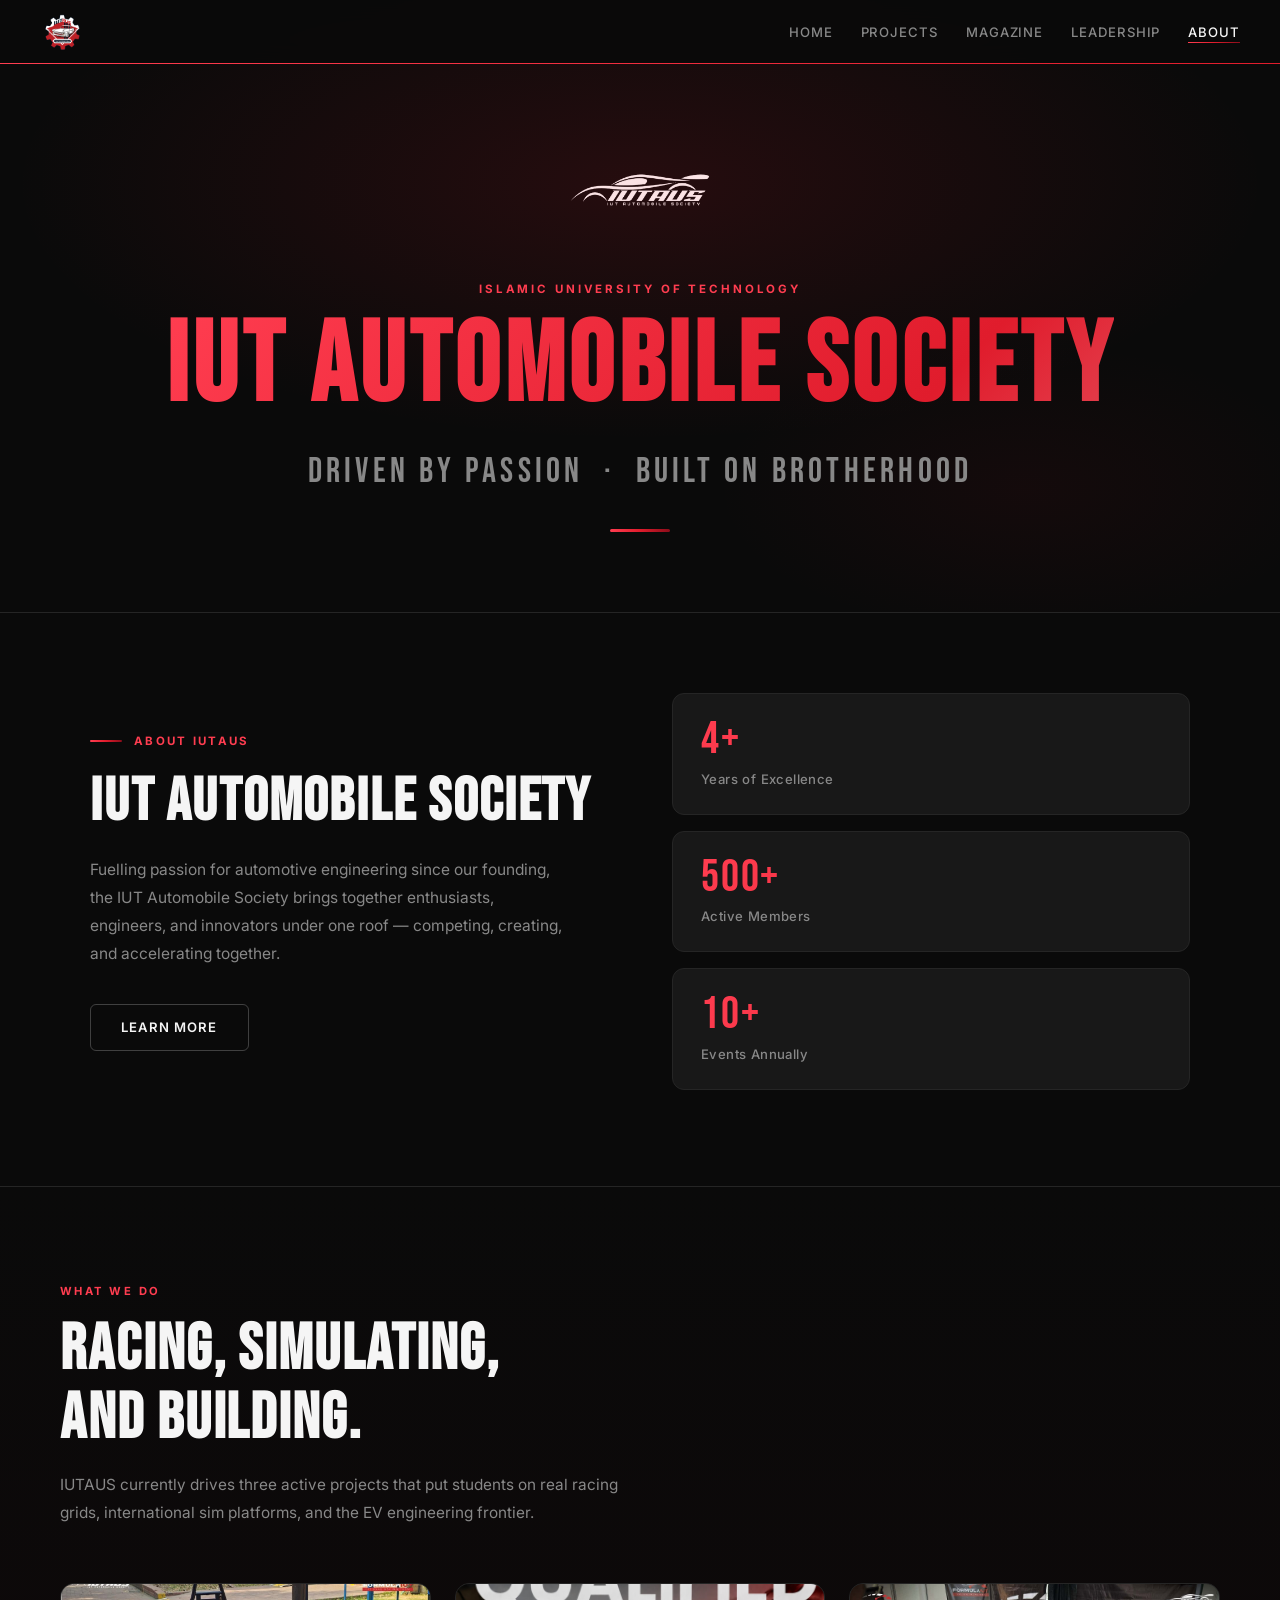
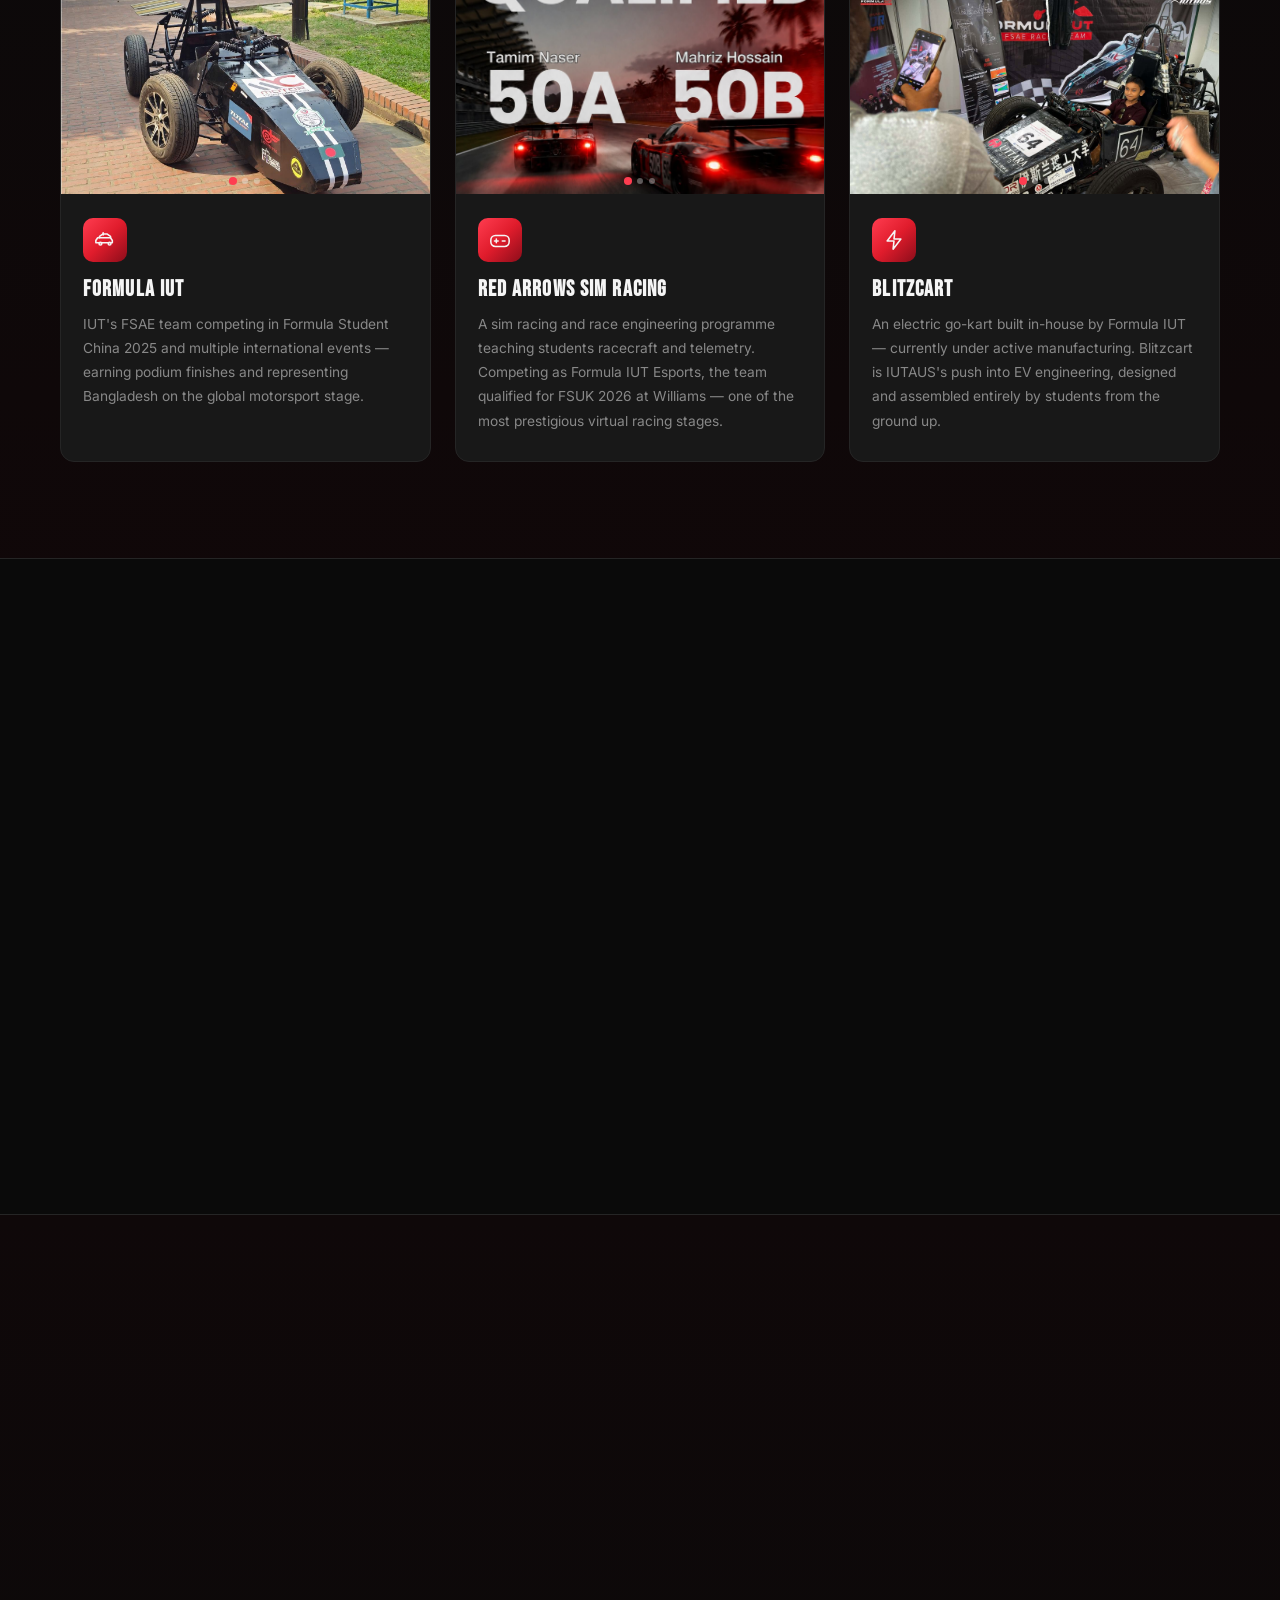
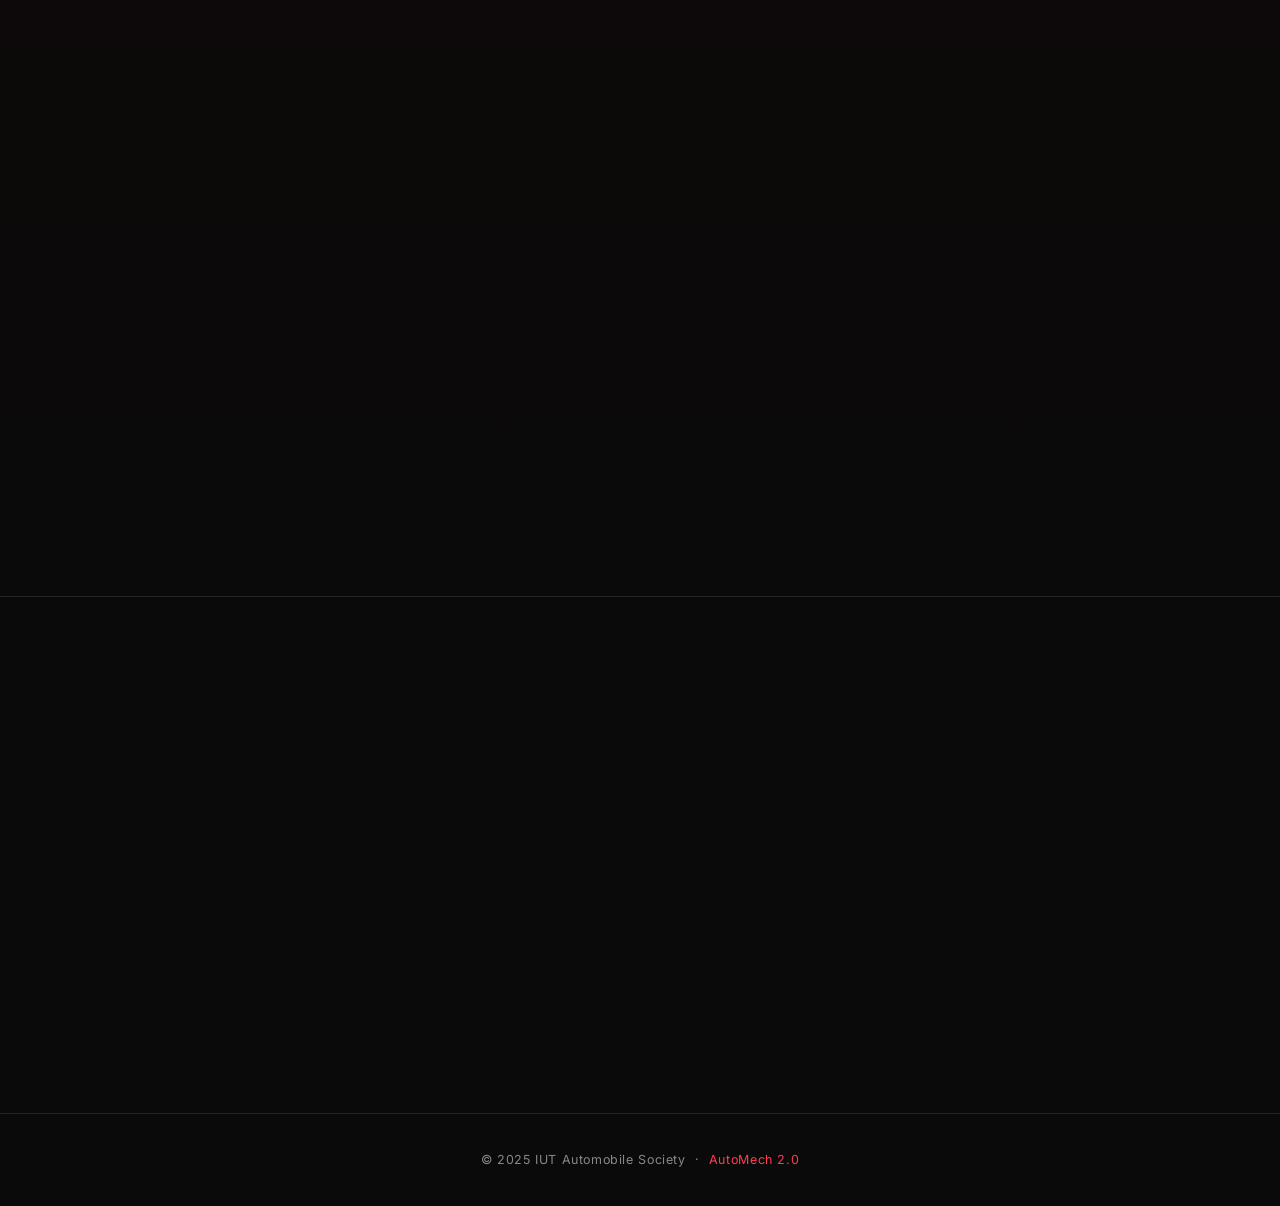
==== commit 7ac0a6c4: "Last push" ====
--- a/about/index.html
+++ b/about/index.html
@@ -7,8 +7,8 @@
   <link rel="preconnect" href="https://fonts.googleapis.com" />
   <link rel="preconnect" href="https://fonts.gstatic.com" crossorigin />
   <link href="https://fonts.googleapis.com/css2?family=Bebas+Neue&family=Inter:wght@400;500;600;700&display=swap" rel="stylesheet" />
-  <link rel="stylesheet" href="about.css" />
-  <link rel="icon" type="image/png" href="../AutoMechLogo.png" />
+  <link rel="stylesheet" href="/about/about.css" />
+  <link rel="icon" type="image/png" href="/AutoMechLogo.png" />
 </head>
 <body>
 
@@ -17,12 +17,12 @@
 
 <!-- ── NAVBAR ──────────────────────────────────────────── -->
 <nav>
-  <a href="../index.html" class="nav-logo-link">
-    <img src="../AutoMechLogo.png" alt="AutoMech 2.0" class="nav-logo-img" />
+  <a href="/" class="nav-logo-link">
+    <img src="/AutoMechLogo.png" alt="AutoMech 2.0" class="nav-logo-img" />
   </a>
 
   <ul class="nav-links">
-    <li><a href="../index.html">Home</a></li>
+    <li><a href="/">Home</a></li>
     <li><a href="#projects">Projects</a></li>
     <li><a href="#magazine">Magazine</a></li>
     <li><a href="#leadership">Leadership</a></li>
@@ -35,7 +35,7 @@
 </nav>
 
 <div class="mobile-nav" id="mobileNav">
-  <a href="../index.html" onclick="closeMobileNav()">Home</a>
+  <a href="/" onclick="closeMobileNav()">Home</a>
   <a href="#about" onclick="closeMobileNav()">About</a>
   <a href="#projects" onclick="closeMobileNav()">Projects</a>
   <a href="#magazine" onclick="closeMobileNav()">Magazine</a>
@@ -43,7 +43,7 @@
 </div>
 <!-- ── HERO ───────────────────────────────────────────── -->
 <section class="about-hero" id="about">
-   <img src="images/AusLogo.png" alt="AUS Logo" class="about-hero-logo">
+   <img src="/about/AusLogo.png" alt="AUS Logo" class="about-hero-logo">
   <p class="about-hero-label">Islamic University of Technology</p>
   <h1 class="about-hero-title">IUT Automobile Society</h1>
   <p class="about-hero-sub">Driven by Passion &nbsp;·&nbsp; Built on Brotherhood</p>
@@ -112,15 +112,15 @@
         <div class="project-slideshow" data-ss="1">
           <div class="ss-track">
             <div class="ss-slide">
-              <img src="images/1.jpg" alt="Formula IUT Image 1" class="ss-slide-img">
-            </div>
-
-            <div class="ss-slide">
-              <img src="images/2.jpg" alt="Formula IUT Image 2" class="ss-slide-img">
-            </div>
-
-            <div class="ss-slide">
-              <img src="images/3.jpg" alt="Formula IUT Image 3" class="ss-slide-img">
+              <img src="/about/images/1.jpg" alt="Formula IUT Image 1" class="ss-slide-img">
+            </div>
+
+            <div class="ss-slide">
+              <img src="/about/images/2.jpg" alt="Formula IUT Image 2" class="ss-slide-img">
+            </div>
+
+            <div class="ss-slide">
+              <img src="/about/images/3.jpg" alt="Formula IUT Image 3" class="ss-slide-img">
             </div>
           </div>
           <button class="ss-btn ss-prev" aria-label="Previous">&#8249;</button>
@@ -148,15 +148,15 @@
         <div class="project-slideshow" data-ss="1">
           <div class="ss-track">
             <div class="ss-slide">
-              <img src="images/4.jpg" alt="Formula IUT Image 1" class="ss-slide-img">
-            </div>
-
-            <div class="ss-slide">
-              <img src="images/5.jpg" alt="Formula IUT Image 2" class="ss-slide-img">
-            </div>
-
-            <div class="ss-slide">
-              <img src="images/6.jpg" alt="Formula IUT Image 3" class="ss-slide-img">
+              <img src="/about/images/4.jpg" alt="Formula IUT Image 1" class="ss-slide-img">
+            </div>
+
+            <div class="ss-slide">
+              <img src="/about/images/5.jpg" alt="Formula IUT Image 2" class="ss-slide-img">
+            </div>
+
+            <div class="ss-slide">
+              <img src="/about/images/6.jpg" alt="Formula IUT Image 3" class="ss-slide-img">
             </div>
           </div>
           <button class="ss-btn ss-prev" aria-label="Previous">&#8249;</button>
@@ -181,15 +181,15 @@
         <div class="project-slideshow" data-ss="1">
           <div class="ss-track">
             <div class="ss-slide">
-              <img src="images/7.jpg" alt="Formula IUT Image 1" class="ss-slide-img">
-            </div>
-
-            <div class="ss-slide">
-              <img src="images/8.jpg" alt="Formula IUT Image 2" class="ss-slide-img">
-            </div>
-
-            <div class="ss-slide">
-              <img src="images/9.jpg" alt="Formula IUT Image 3" class="ss-slide-img">
+              <img src="/about/images/7.jpg" alt="Formula IUT Image 1" class="ss-slide-img">
+            </div>
+
+            <div class="ss-slide">
+              <img src="/about/images/8.jpg" alt="Formula IUT Image 2" class="ss-slide-img">
+            </div>
+
+            <div class="ss-slide">
+              <img src="/about/images/9.jpg" alt="Formula IUT Image 3" class="ss-slide-img">
             </div>
           </div>
           <button class="ss-btn ss-prev" aria-label="Previous">&#8249;</button>
@@ -256,7 +256,7 @@
     <div class="magazine-cover-wrap reveal-scale" data-delay=".14s">
       <div class="magazine-cover-glow"></div>
       <div class="magazine-cover" id="magazineCover">
-        <img src="images/10.jpg" alt="Cover Image">
+        <img src="/about/images/10.jpg" alt="Cover Image">
         <div class="cover-placeholder">
           <svg viewBox="0 0 24 24" fill="none" stroke="currentColor" stroke-width="1.3" stroke-linecap="round" stroke-linejoin="round" width="48" height="48">
             <path d="M4 19.5A2.5 2.5 0 0 1 6.5 17H20"/><path d="M6.5 2H20v20H6.5A2.5 2.5 0 0 1 4 19.5v-15A2.5 2.5 0 0 1 6.5 2z"/>
@@ -293,7 +293,7 @@
       <div class="leader-card leader-card--faculty reveal-scale" data-delay=".08s">
         <div class="leader-photo-wrap">
           <div class="leader-photo" id="photo-moderator">
-            <img src="images/11.png" alt="Ahsan Habib">
+            <img src="/about/images/11.png" alt="Ahsan Habib">
             <div class="leader-photo-ph">
               <svg viewBox="0 0 24 24" fill="none" stroke="currentColor" stroke-width="1.3" stroke-linecap="round" stroke-linejoin="round" width="40" height="40">
                 <circle cx="12" cy="8" r="4"/><path d="M4 20c0-4 3.6-7 8-7s8 3 8 7"/>
@@ -313,7 +313,7 @@
       <div class="leader-card reveal-scale" data-delay=".18s">
         <div class="leader-photo-wrap">
           <div class="leader-photo" id="photo-president">
-            <img src="images/12.png" alt="Presi">
+            <img src="/about/images/12.png" alt="Presi">
             <div class="leader-photo-ph">
               <svg viewBox="0 0 24 24" fill="none" stroke="currentColor" stroke-width="1.3" stroke-linecap="round" stroke-linejoin="round" width="40" height="40">
                 <circle cx="12" cy="8" r="4"/><path d="M4 20c0-4 3.6-7 8-7s8 3 8 7"/>
@@ -332,7 +332,7 @@
       <div class="leader-card reveal-scale" data-delay=".28s">
         <div class="leader-photo-wrap">
           <div class="leader-photo" id="photo-gs">
-            <img src="images/13.png" alt="VP">
+            <img src="/about/images/13.png" alt="VP">
             <div class="leader-photo-ph">
               <svg viewBox="0 0 24 24" fill="none" stroke="currentColor" stroke-width="1.3" stroke-linecap="round" stroke-linejoin="round" width="40" height="40">
                 <circle cx="12" cy="8" r="4"/><path d="M4 20c0-4 3.6-7 8-7s8 3 8 7"/>
@@ -364,12 +364,12 @@
       <!-- Col 1: Main site -->
       <div class="quicklinks-col">
         <p class="quicklinks-col-label">Main Site</p>
-        <a href="../index.html">Home</a>
-        <a href="../index.html#events">Events</a>
-        <a href="../index.html#schedule">Schedule</a>
-        <a href="../index.html#gallery">Gallery</a>
-        <a href="../index.html#sponsors">Sponsors</a>
-        <a href="../index.html#connect">Contact</a>
+        <a href="/">Home</a>
+        <a href="/#events">Events</a>
+        <a href="/#schedule">Schedule</a>
+        <a href="/#gallery">Gallery</a>
+        <a href="/#sponsors">Sponsors</a>
+        <a href="/#connect">Contact</a>
       </div>
 
       <!-- Col 2: This page -->
@@ -389,7 +389,7 @@
 
 <!-- ── FOOTER ─────────────────────────────────────────── -->
 <footer class="about-footer">
-  <p>&copy; 2025 IUT Automobile Society &nbsp;·&nbsp; <a href="../index.html">AutoMech 2.0</a></p>
+  <p>&copy; 2025 IUT Automobile Society &nbsp;·&nbsp; <a href="/">AutoMech 2.0</a></p>
 </footer>
 
 <!-- ── SCRIPTS ────────────────────────────────────────── -->
@@ -480,4 +480,4 @@
 </script>
 
 </body>
-</html>
+</html>
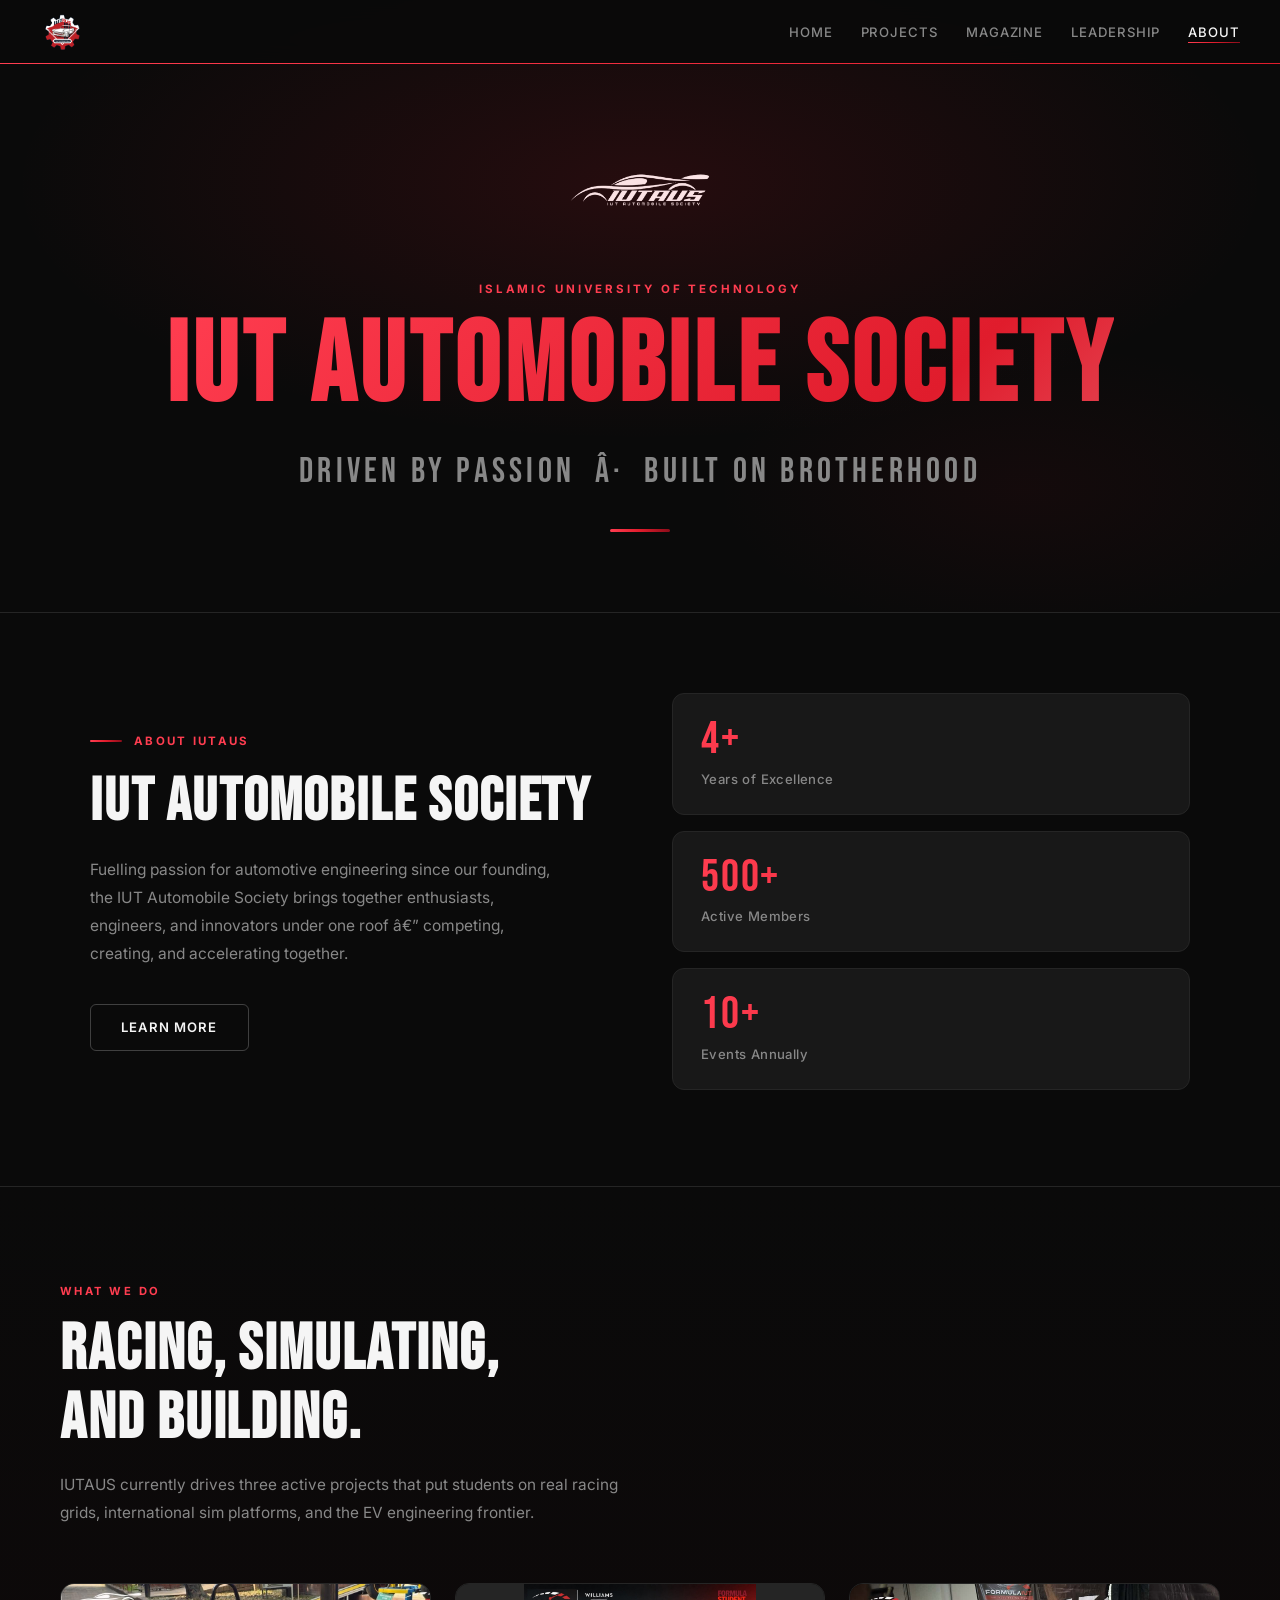
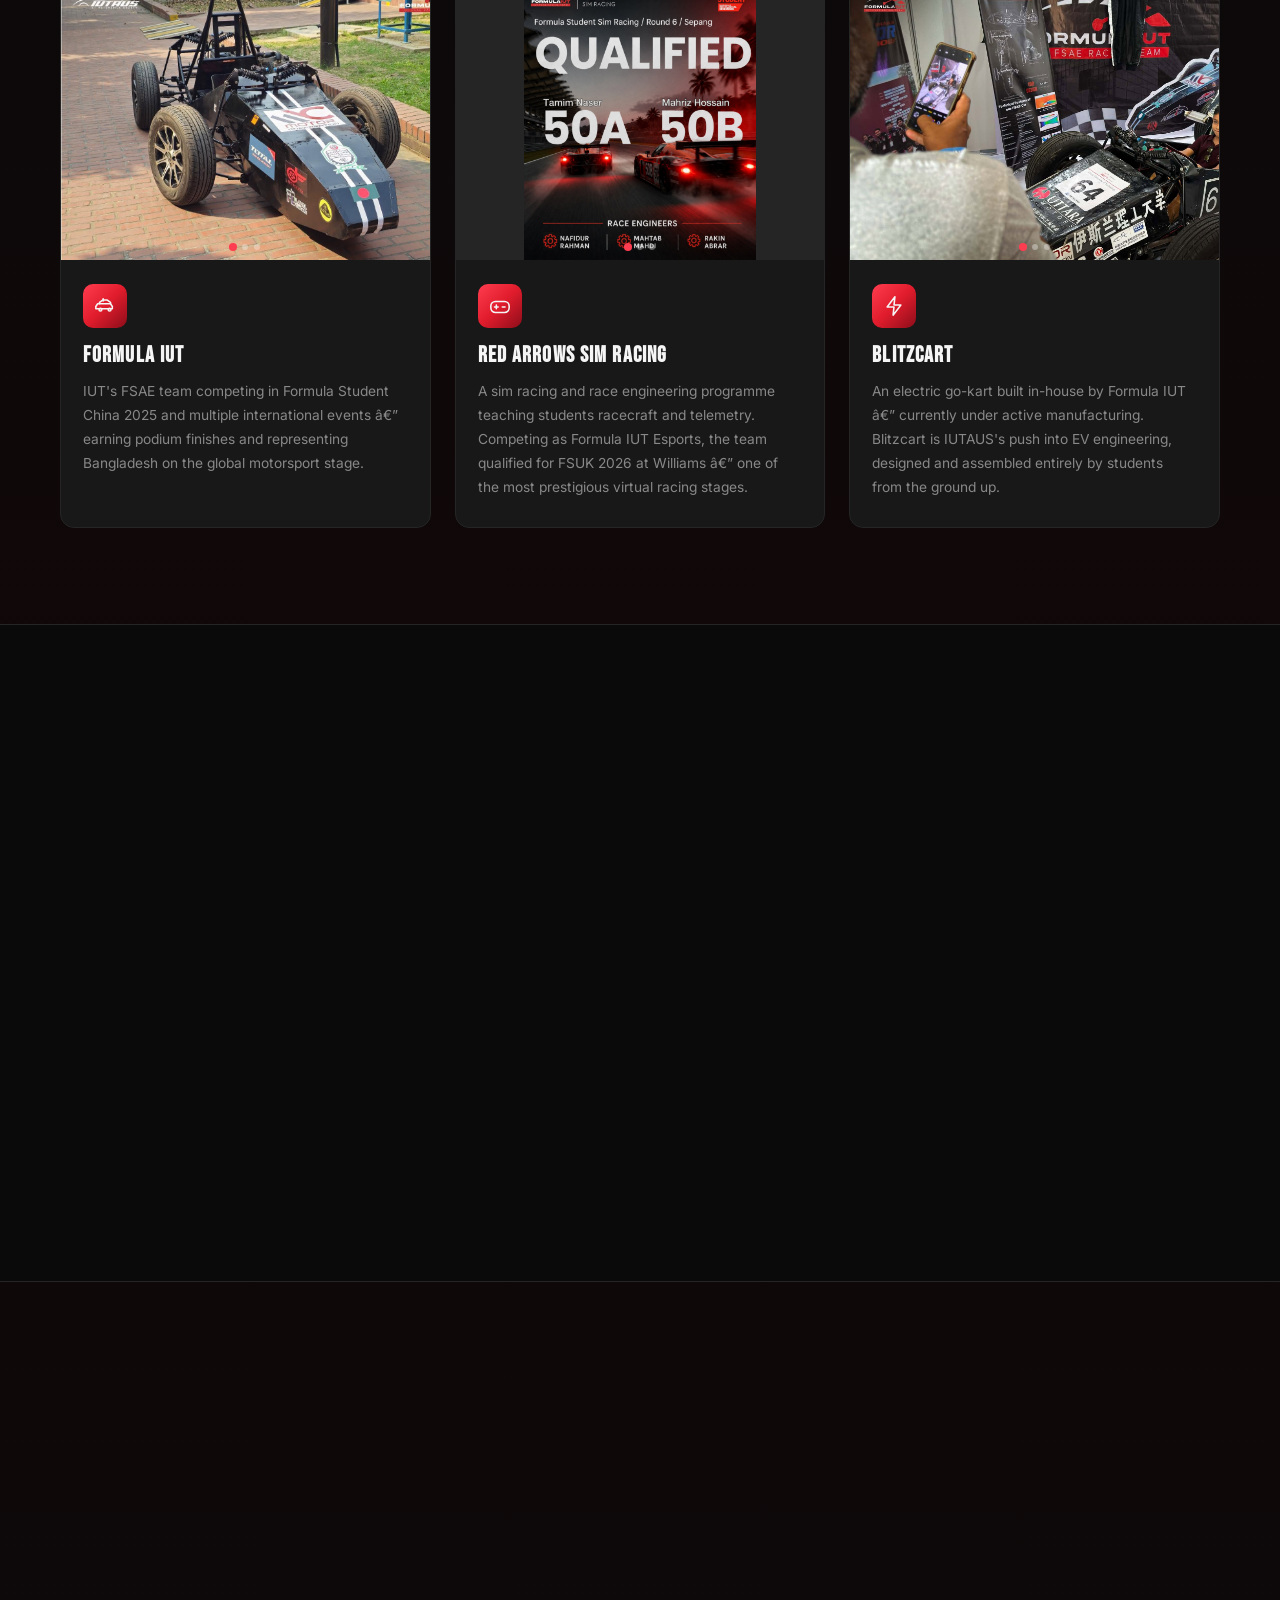
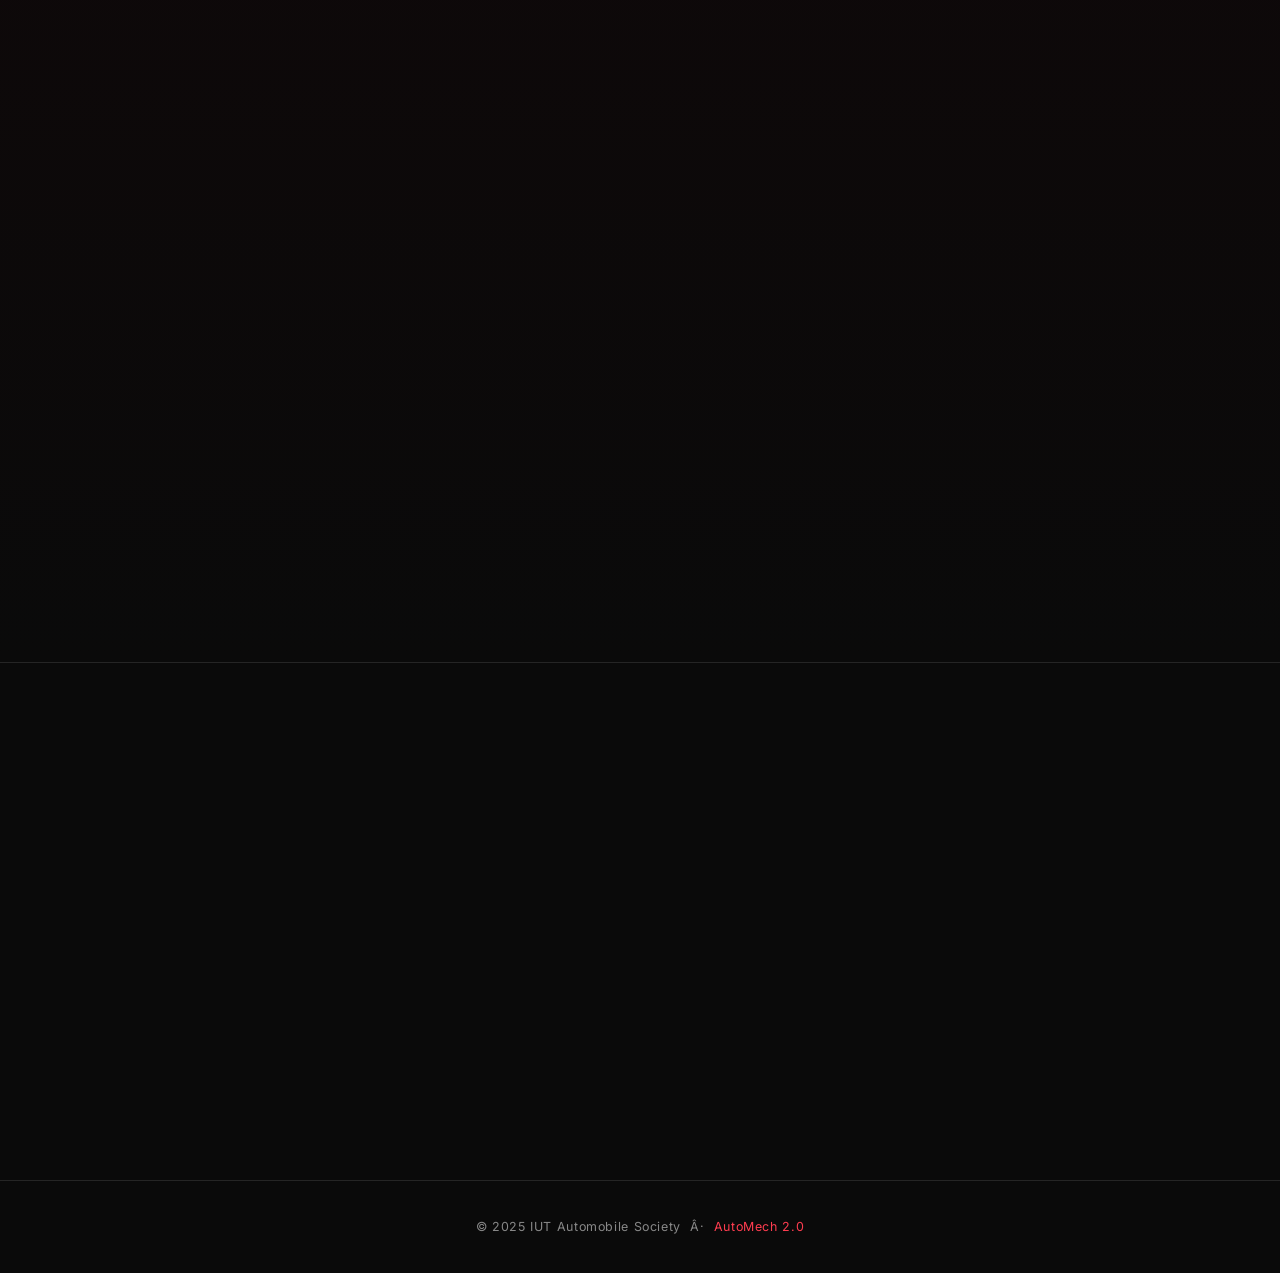
==== commit 74198443: "about section slideshow fix" ====
--- a/about/index.html
+++ b/about/index.html
@@ -1,24 +1,24 @@
-<!DOCTYPE html>
+﻿<!DOCTYPE html>
 <html lang="en">
 <head>
   <meta charset="UTF-8" />
   <meta name="viewport" content="width=device-width, initial-scale=1.0" />
-  <title>About — IUT Automobile Society</title>
+  <title>About â€” IUT Automobile Society</title>
   <link rel="preconnect" href="https://fonts.googleapis.com" />
   <link rel="preconnect" href="https://fonts.gstatic.com" crossorigin />
   <link href="https://fonts.googleapis.com/css2?family=Bebas+Neue&family=Inter:wght@400;500;600;700&display=swap" rel="stylesheet" />
   <link rel="stylesheet" href="/about/about.css" />
-  <link rel="icon" type="image/png" href="/AutoMechLogo.png" />
+  <link rel="icon" type="image/png" href="/resources/AutoMechLogo.png" />
 </head>
 <body>
 
 <!-- Scroll progress bar -->
 <div class="scroll-progress" id="scrollProgress"></div>
 
-<!-- ── NAVBAR ──────────────────────────────────────────── -->
+<!-- â”€â”€ NAVBAR â”€â”€â”€â”€â”€â”€â”€â”€â”€â”€â”€â”€â”€â”€â”€â”€â”€â”€â”€â”€â”€â”€â”€â”€â”€â”€â”€â”€â”€â”€â”€â”€â”€â”€â”€â”€â”€â”€â”€â”€â”€â”€â”€â”€ -->
 <nav>
   <a href="/" class="nav-logo-link">
-    <img src="/AutoMechLogo.png" alt="AutoMech 2.0" class="nav-logo-img" />
+    <img src="/resources/AutoMechLogo.png" alt="AutoMech 2.0" class="nav-logo-img" />
   </a>
 
   <ul class="nav-links">
@@ -41,20 +41,20 @@
   <a href="#magazine" onclick="closeMobileNav()">Magazine</a>
   <a href="#leadership" onclick="closeMobileNav()">Leadership</a>
 </div>
-<!-- ── HERO ───────────────────────────────────────────── -->
+<!-- â”€â”€ HERO â”€â”€â”€â”€â”€â”€â”€â”€â”€â”€â”€â”€â”€â”€â”€â”€â”€â”€â”€â”€â”€â”€â”€â”€â”€â”€â”€â”€â”€â”€â”€â”€â”€â”€â”€â”€â”€â”€â”€â”€â”€â”€â”€â”€â”€ -->
 <section class="about-hero" id="about">
    <img src="/about/AusLogo.png" alt="AUS Logo" class="about-hero-logo">
   <p class="about-hero-label">Islamic University of Technology</p>
   <h1 class="about-hero-title">IUT Automobile Society</h1>
-  <p class="about-hero-sub">Driven by Passion &nbsp;·&nbsp; Built on Brotherhood</p>
+  <p class="about-hero-sub">Driven by Passion &nbsp;Â·&nbsp; Built on Brotherhood</p>
   <div class="about-hero-divider"></div>
 </section>
 
-<!-- ══ SECTION 1 · INTRO + STATS ══════════════════════════ -->
+<!-- â•â• SECTION 1 Â· INTRO + STATS â•â•â•â•â•â•â•â•â•â•â•â•â•â•â•â•â•â•â•â•â•â•â•â•â•â• -->
 <section class="intro-section" id="intro">
   <div class="intro-inner">
 
-    <!-- Left · Text -->
+    <!-- Left Â· Text -->
     <div class="intro-text">
       <div class="intro-label reveal-left">
         <span class="intro-label-line"></span>
@@ -63,13 +63,13 @@
       <h2 class="intro-title reveal" data-delay=".08s">IUT Automobile Society</h2>
       <p class="intro-desc reveal" data-delay=".16s">
         Fuelling passion for automotive engineering since our founding, the IUT Automobile
-        Society brings together enthusiasts, engineers, and innovators under one roof —
+        Society brings together enthusiasts, engineers, and innovators under one roof â€”
         competing, creating, and accelerating together.
       </p>
       <a href="#" class="intro-btn reveal" data-delay=".24s">Learn More</a>
     </div>
 
-    <!-- Right · Stat cards -->
+    <!-- Right Â· Stat cards -->
     <div class="intro-stats">
       <div class="stat-card reveal-scale" data-delay=".1s">
         <span class="stat-number grad-text-anim">4+</span>
@@ -87,10 +87,10 @@
 
   </div>
 </section>
-<!-- ══════════════════════════════════════════════════════ -->
-
-
-<!-- ══ SECTION 2 · PROJECTS ════════════════════════════ -->
+<!-- â•â•â•â•â•â•â•â•â•â•â•â•â•â•â•â•â•â•â•â•â•â•â•â•â•â•â•â•â•â•â•â•â•â•â•â•â•â•â•â•â•â•â•â•â•â•â•â•â•â•â•â•â•â• -->
+
+
+<!-- â•â• SECTION 2 Â· PROJECTS â•â•â•â•â•â•â•â•â•â•â•â•â•â•â•â•â•â•â•â•â•â•â•â•â•â•â•â• -->
 <section class="projects-section" id="projects">
   <div class="projects-inner">
 
@@ -107,7 +107,7 @@
     <!-- Cards -->
     <div class="projects-grid">
 
-      <!-- ── Project 1: Formula IUT ── -->
+      <!-- â”€â”€ Project 1: Formula IUT â”€â”€ -->
       <div class="project-card reveal-scale" data-delay=".08s">
         <div class="project-slideshow" data-ss="1">
           <div class="ss-track">
@@ -139,11 +139,11 @@
             </svg>
           </div>
           <h3 class="project-name">Formula IUT</h3>
-          <p class="project-desc">IUT's FSAE team competing in Formula Student China 2025 and multiple international events — earning podium finishes and representing Bangladesh on the global motorsport stage.</p>
-        </div>
-      </div>
-
-      <!-- ── Project 2: Red Arrows Sim Racing ── -->
+          <p class="project-desc">IUT's FSAE team competing in Formula Student China 2025 and multiple international events â€” earning podium finishes and representing Bangladesh on the global motorsport stage.</p>
+        </div>
+      </div>
+
+      <!-- â”€â”€ Project 2: Red Arrows Sim Racing â”€â”€ -->
       <div class="project-card reveal-scale" data-delay=".18s">
         <div class="project-slideshow" data-ss="1">
           <div class="ss-track">
@@ -172,11 +172,11 @@
             </svg>
           </div>
           <h3 class="project-name">Red Arrows Sim Racing</h3>
-          <p class="project-desc">A sim racing and race engineering programme teaching students racecraft and telemetry. Competing as Formula IUT Esports, the team qualified for FSUK 2026 at Williams — one of the most prestigious virtual racing stages.</p>
-        </div>
-      </div>
-
-      <!-- ── Project 3: Blitzcart ── -->
+          <p class="project-desc">A sim racing and race engineering programme teaching students racecraft and telemetry. Competing as Formula IUT Esports, the team qualified for FSUK 2026 at Williams â€” one of the most prestigious virtual racing stages.</p>
+        </div>
+      </div>
+
+      <!-- â”€â”€ Project 3: Blitzcart â”€â”€ -->
       <div class="project-card reveal-scale" data-delay=".28s">
         <div class="project-slideshow" data-ss="1">
           <div class="ss-track">
@@ -204,27 +204,27 @@
             </svg>
           </div>
           <h3 class="project-name">Blitzcart</h3>
-          <p class="project-desc">An electric go-kart built in-house by Formula IUT — currently under active manufacturing. Blitzcart is IUTAUS's push into EV engineering, designed and assembled entirely by students from the ground up.</p>
+          <p class="project-desc">An electric go-kart built in-house by Formula IUT â€” currently under active manufacturing. Blitzcart is IUTAUS's push into EV engineering, designed and assembled entirely by students from the ground up.</p>
         </div>
       </div>
 
     </div>
   </div>
 </section>
-<!-- ══════════════════════════════════════════════════════ -->
-
-
-<!-- ══ SECTION 3 · ENGINE INSIDER ══════════════════════ -->
+<!-- â•â•â•â•â•â•â•â•â•â•â•â•â•â•â•â•â•â•â•â•â•â•â•â•â•â•â•â•â•â•â•â•â•â•â•â•â•â•â•â•â•â•â•â•â•â•â•â•â•â•â•â•â•â• -->
+
+
+<!-- â•â• SECTION 3 Â· ENGINE INSIDER â•â•â•â•â•â•â•â•â•â•â•â•â•â•â•â•â•â•â•â•â•â• -->
 <section class="magazine-section" id="magazine">
   <div class="magazine-inner">
 
-    <!-- Left · Text -->
+    <!-- Left Â· Text -->
     <div class="magazine-text">
       <p class="section-label reveal-left">Annual Publication</p>
       <h2 class="magazine-title reveal" data-delay=".08s">Engine Insider</h2>
       <div class="magazine-title-rule reveal" data-delay=".12s"></div>
       <p class="magazine-desc reveal" data-delay=".16s">
-        <em>Engine Insider</em> is the official annual magazine of the IUT Automobile Society —
+        <em>Engine Insider</em> is the official annual magazine of the IUT Automobile Society â€”
         a curated collection of student articles, technical writeups, project retrospectives,
         and automotive perspectives from the minds at IUTAUS. Each edition captures the
         year's milestones, the lessons learned on and off the track, and the stories that
@@ -252,7 +252,7 @@
       </ul>
     </div>
 
-    <!-- Right · Cover placeholder -->
+    <!-- Right Â· Cover placeholder -->
     <div class="magazine-cover-wrap reveal-scale" data-delay=".14s">
       <div class="magazine-cover-glow"></div>
       <div class="magazine-cover" id="magazineCover">
@@ -273,10 +273,10 @@
 
   </div>
 </section>
-<!-- ══════════════════════════════════════════════════════ -->
-
-
-<!-- ══ SECTION 4 · LEADERSHIP ══════════════════════════ -->
+<!-- â•â•â•â•â•â•â•â•â•â•â•â•â•â•â•â•â•â•â•â•â•â•â•â•â•â•â•â•â•â•â•â•â•â•â•â•â•â•â•â•â•â•â•â•â•â•â•â•â•â•â•â•â•â• -->
+
+
+<!-- â•â• SECTION 4 Â· LEADERSHIP â•â•â•â•â•â•â•â•â•â•â•â•â•â•â•â•â•â•â•â•â•â•â•â•â•â• -->
 <section class="leadership-section" id="leadership">
   <div class="leadership-inner">
 
@@ -350,10 +350,10 @@
     </div>
   </div>
 </section>
-<!-- ══════════════════════════════════════════════════════ -->
-
-
-<!-- ══ QUICK LINKS ══════════════════════════════════════ -->
+<!-- â•â•â•â•â•â•â•â•â•â•â•â•â•â•â•â•â•â•â•â•â•â•â•â•â•â•â•â•â•â•â•â•â•â•â•â•â•â•â•â•â•â•â•â•â•â•â•â•â•â•â•â•â•â• -->
+
+
+<!-- â•â• QUICK LINKS â•â•â•â•â•â•â•â•â•â•â•â•â•â•â•â•â•â•â•â•â•â•â•â•â•â•â•â•â•â•â•â•â•â•â•â•â•â• -->
 <div class="quicklinks-wrap">
   <div class="quicklinks-card reveal-scale">
 
@@ -384,17 +384,17 @@
     </div>
   </div>
 </div>
-<!-- ══════════════════════════════════════════════════════ -->
-
-
-<!-- ── FOOTER ─────────────────────────────────────────── -->
+<!-- â•â•â•â•â•â•â•â•â•â•â•â•â•â•â•â•â•â•â•â•â•â•â•â•â•â•â•â•â•â•â•â•â•â•â•â•â•â•â•â•â•â•â•â•â•â•â•â•â•â•â•â•â•â• -->
+
+
+<!-- â”€â”€ FOOTER â”€â”€â”€â”€â”€â”€â”€â”€â”€â”€â”€â”€â”€â”€â”€â”€â”€â”€â”€â”€â”€â”€â”€â”€â”€â”€â”€â”€â”€â”€â”€â”€â”€â”€â”€â”€â”€â”€â”€â”€â”€â”€â”€ -->
 <footer class="about-footer">
-  <p>&copy; 2025 IUT Automobile Society &nbsp;·&nbsp; <a href="/">AutoMech 2.0</a></p>
+  <p>&copy; 2025 IUT Automobile Society &nbsp;Â·&nbsp; <a href="/">AutoMech 2.0</a></p>
 </footer>
 
-<!-- ── SCRIPTS ────────────────────────────────────────── -->
+<!-- â”€â”€ SCRIPTS â”€â”€â”€â”€â”€â”€â”€â”€â”€â”€â”€â”€â”€â”€â”€â”€â”€â”€â”€â”€â”€â”€â”€â”€â”€â”€â”€â”€â”€â”€â”€â”€â”€â”€â”€â”€â”€â”€â”€â”€â”€â”€ -->
 <script>
-  /* ── Mobile nav toggle ── */
+  /* â”€â”€ Mobile nav toggle â”€â”€ */
   const burger   = document.getElementById('navBurger');
   const mobileNav = document.getElementById('mobileNav');
 
@@ -417,7 +417,7 @@
     }
   });
 
-  /* ── Scroll progress bar ── */
+  /* â”€â”€ Scroll progress bar â”€â”€ */
   const progressBar = document.getElementById('scrollProgress');
   window.addEventListener('scroll', () => {
     const scrolled = window.scrollY;
@@ -425,7 +425,7 @@
     progressBar.style.width = (total > 0 ? (scrolled / total) * 100 : 0) + '%';
   });
 
-  /* ── Scroll reveal ── */
+  /* â”€â”€ Scroll reveal â”€â”€ */
   const revealEls = document.querySelectorAll('.reveal, .reveal-left, .reveal-scale');
 
   const observer = new IntersectionObserver((entries) => {
@@ -441,7 +441,7 @@
 
   revealEls.forEach(el => observer.observe(el));
 
-  /* ── Slideshows ── */
+  /* â”€â”€ Slideshows â”€â”€ */
   document.querySelectorAll('.project-slideshow').forEach(ss => {
     const track  = ss.querySelector('.ss-track');
     const slides = ss.querySelectorAll('.ss-slide');
--- a/about/about.css
+++ b/about/about.css
@@ -707,10 +707,10 @@
 
 .project-slideshow {
   position: relative;
-  height: 210px;
+  aspect-ratio: 4 / 3;
   overflow: hidden;
   flex-shrink: 0;
-  background: var(--grey2);
+  background: #111;
 }
 
 .ss-track {
@@ -729,8 +729,10 @@
 .ss-slide img {
   width: 100%;
   height: 100%;
-  object-fit: cover;
+  object-fit: contain;
+  object-position: center center;
   display: block;
+  background: var(--grey2);
 }
 
 /* Placeholder slide */
@@ -1180,7 +1182,7 @@
   width: 100%;
   height: 100%;
   object-fit: cover;
-  object-position: top center;
+  object-position: center 15%;
   display: block;
   transition: transform .4s ease;
 }
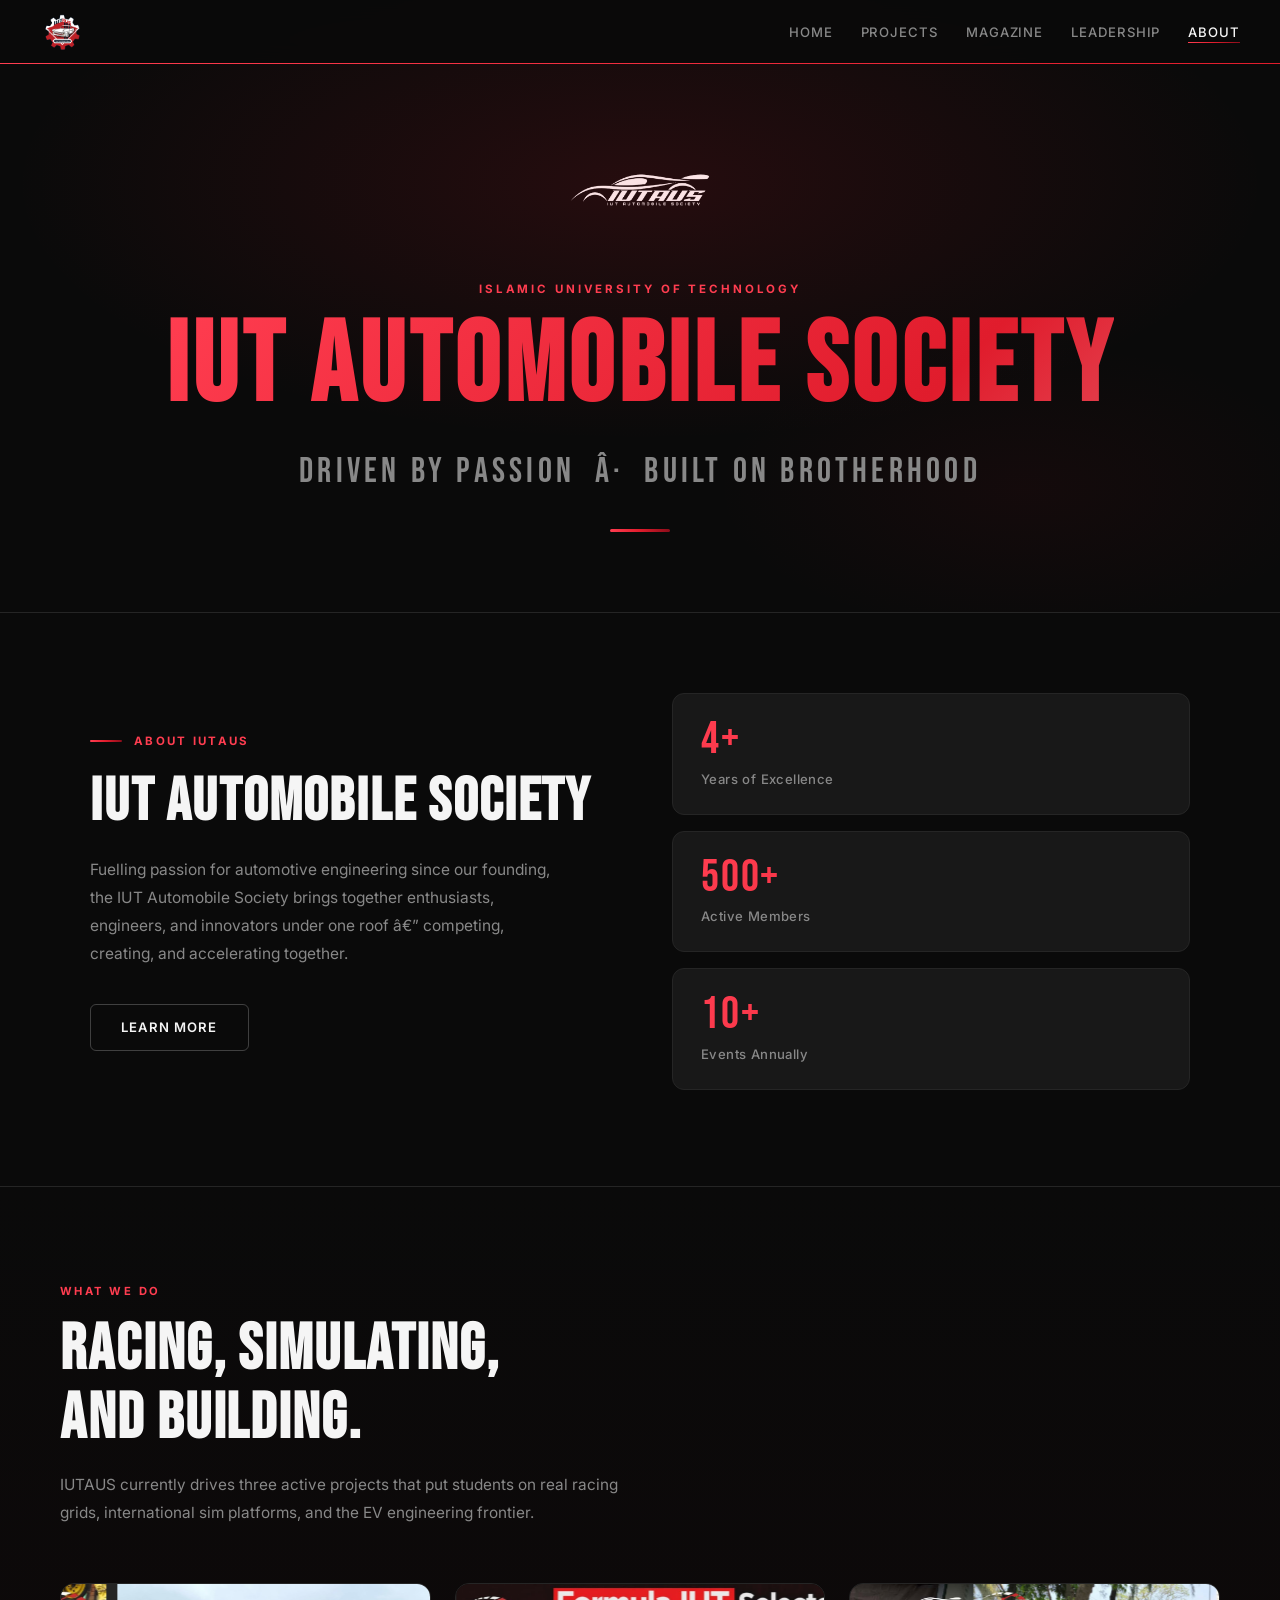
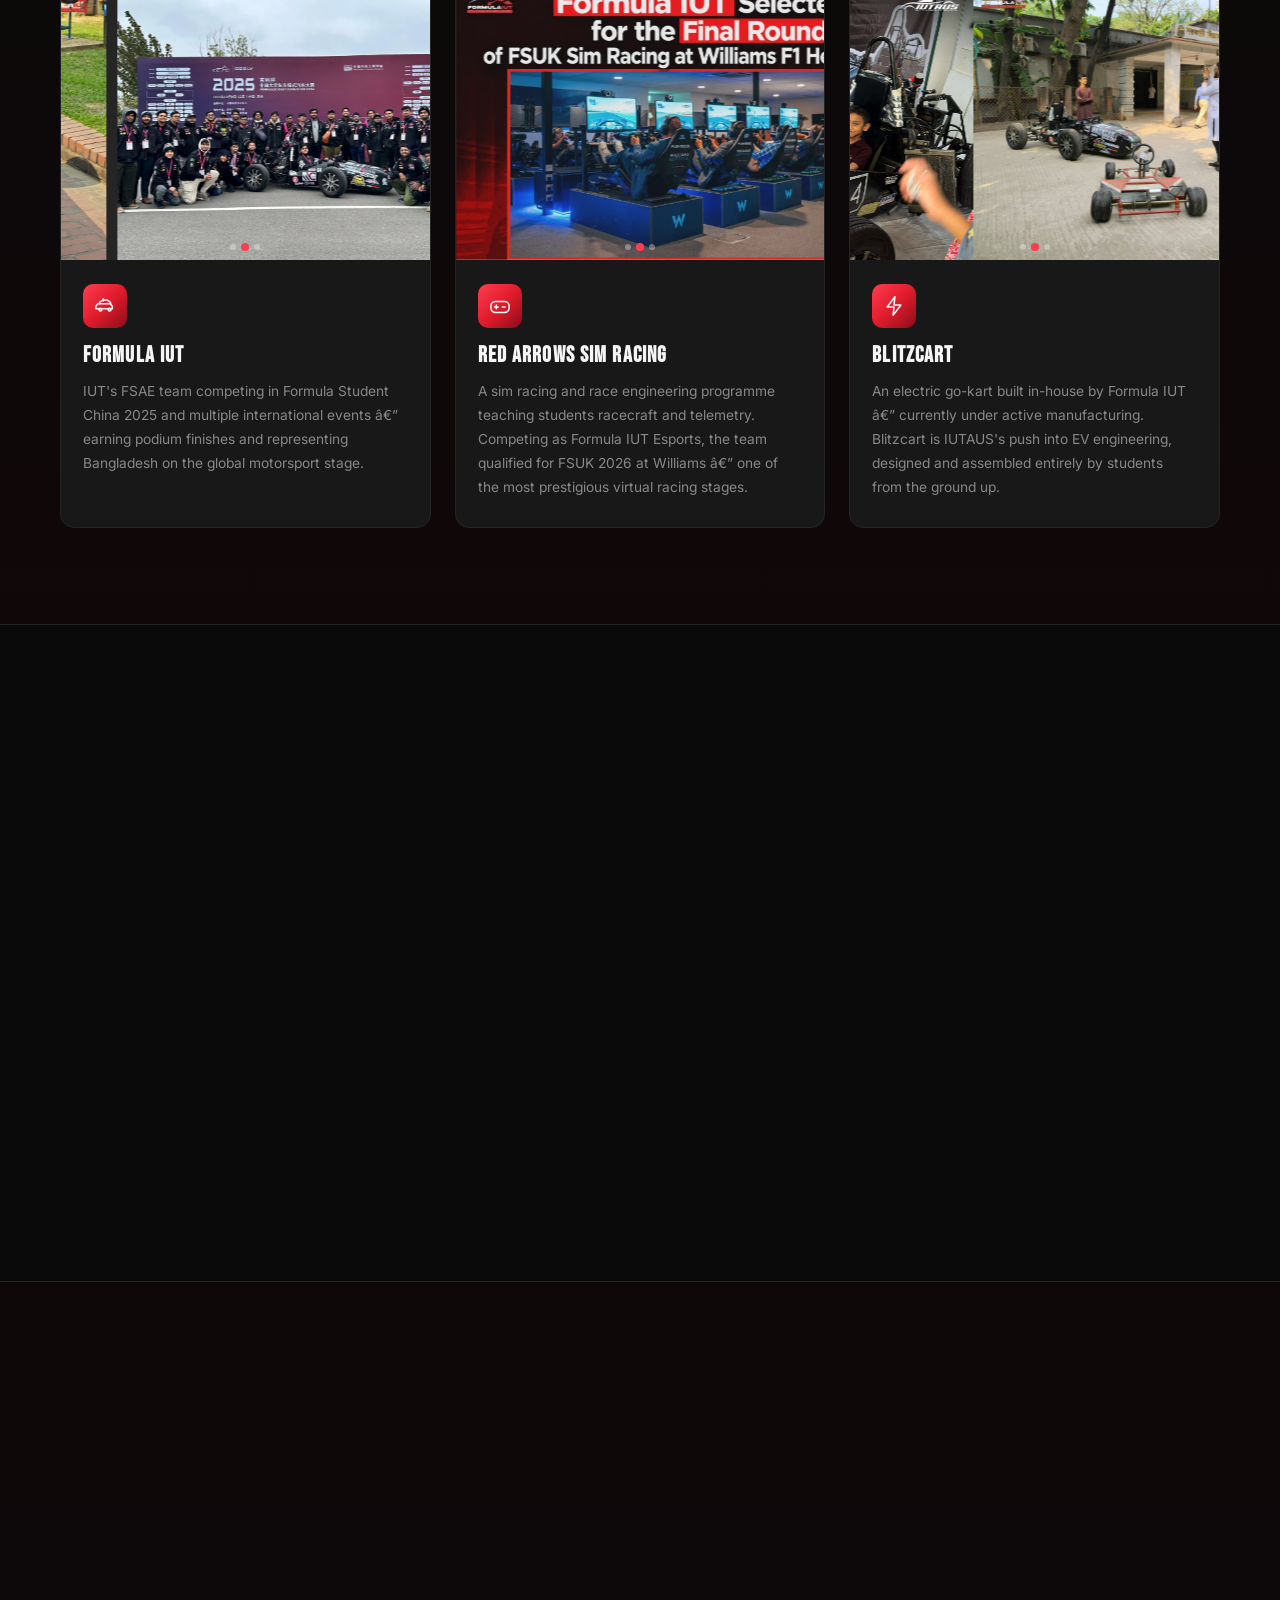
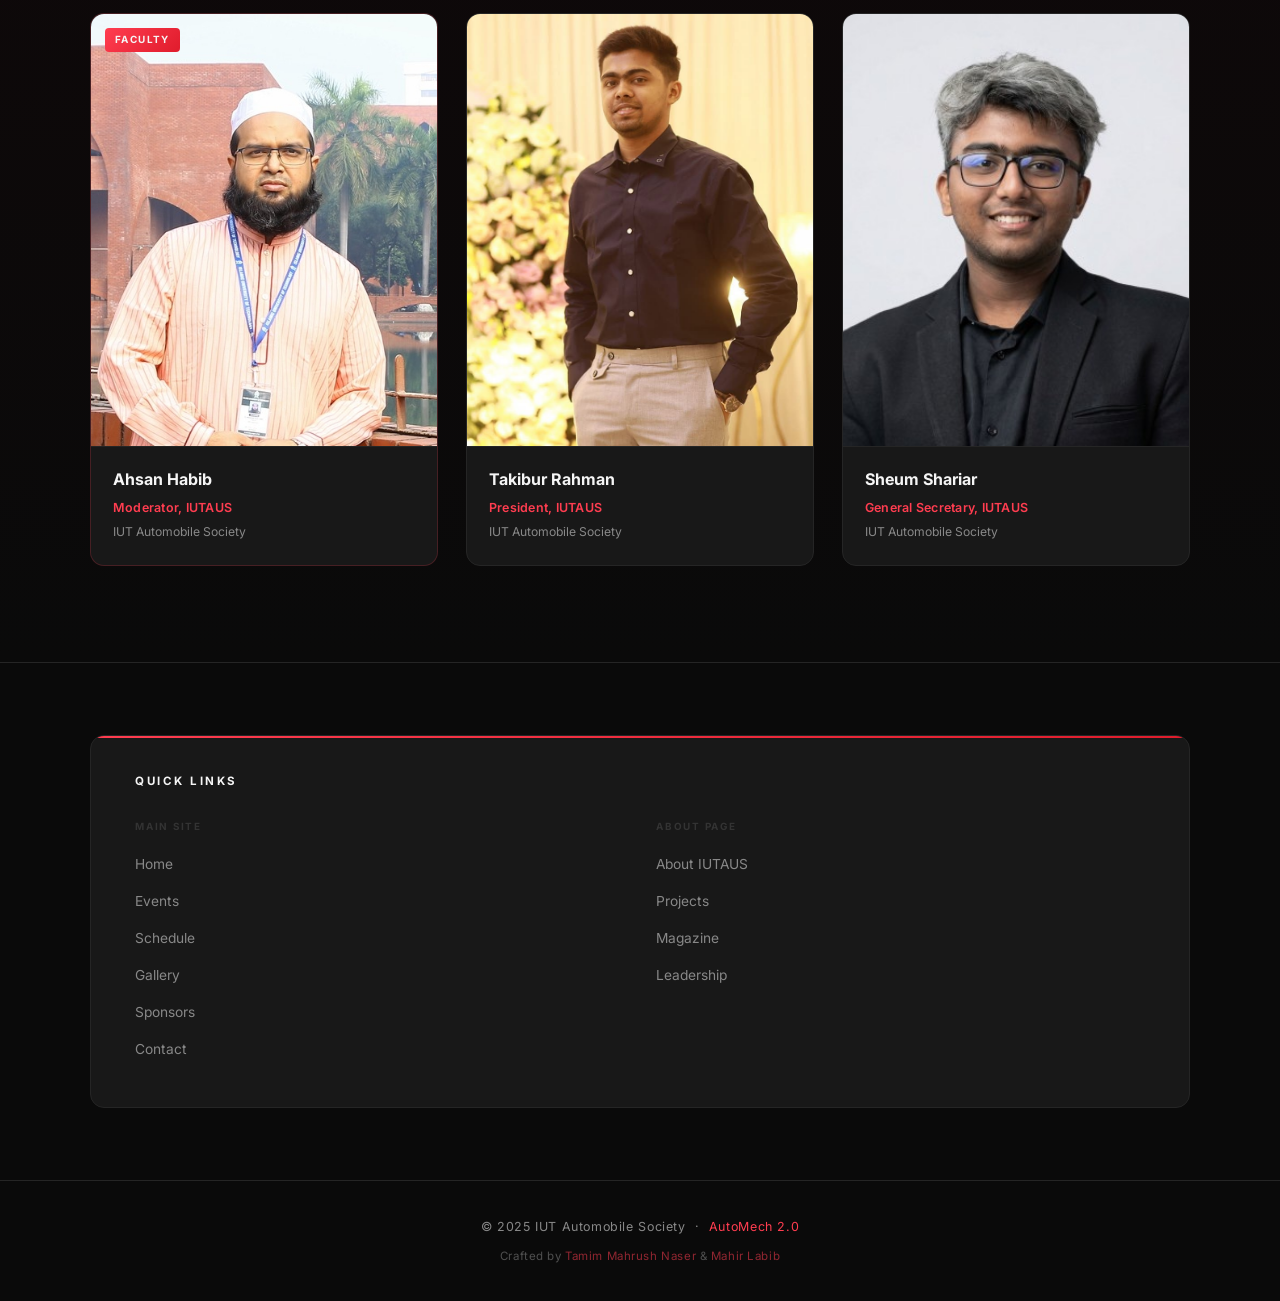
==== commit f920cd2d: "added crafted by linking github" ====
--- a/about/index.html
+++ b/about/index.html
@@ -389,7 +389,8 @@
 
 <!-- â”€â”€ FOOTER â”€â”€â”€â”€â”€â”€â”€â”€â”€â”€â”€â”€â”€â”€â”€â”€â”€â”€â”€â”€â”€â”€â”€â”€â”€â”€â”€â”€â”€â”€â”€â”€â”€â”€â”€â”€â”€â”€â”€â”€â”€â”€â”€ -->
 <footer class="about-footer">
-  <p>&copy; 2025 IUT Automobile Society &nbsp;Â·&nbsp; <a href="/">AutoMech 2.0</a></p>
+  <p>&copy; 2025 IUT Automobile Society &nbsp;&middot;&nbsp; <a href="/">AutoMech 2.0</a></p>
+  <p style="margin-top:10px;font-size:.72rem;opacity:.55;">Crafted by <a href="https://github.com/istamimnaser" target="_blank" rel="noopener">Tamim Mahrush Naser</a> &amp; <a href="https://github.com/ZIZITSU" target="_blank" rel="noopener">Mahir Labib</a></p>
 </footer>
 
 <!-- â”€â”€ SCRIPTS â”€â”€â”€â”€â”€â”€â”€â”€â”€â”€â”€â”€â”€â”€â”€â”€â”€â”€â”€â”€â”€â”€â”€â”€â”€â”€â”€â”€â”€â”€â”€â”€â”€â”€â”€â”€â”€â”€â”€â”€â”€â”€ -->
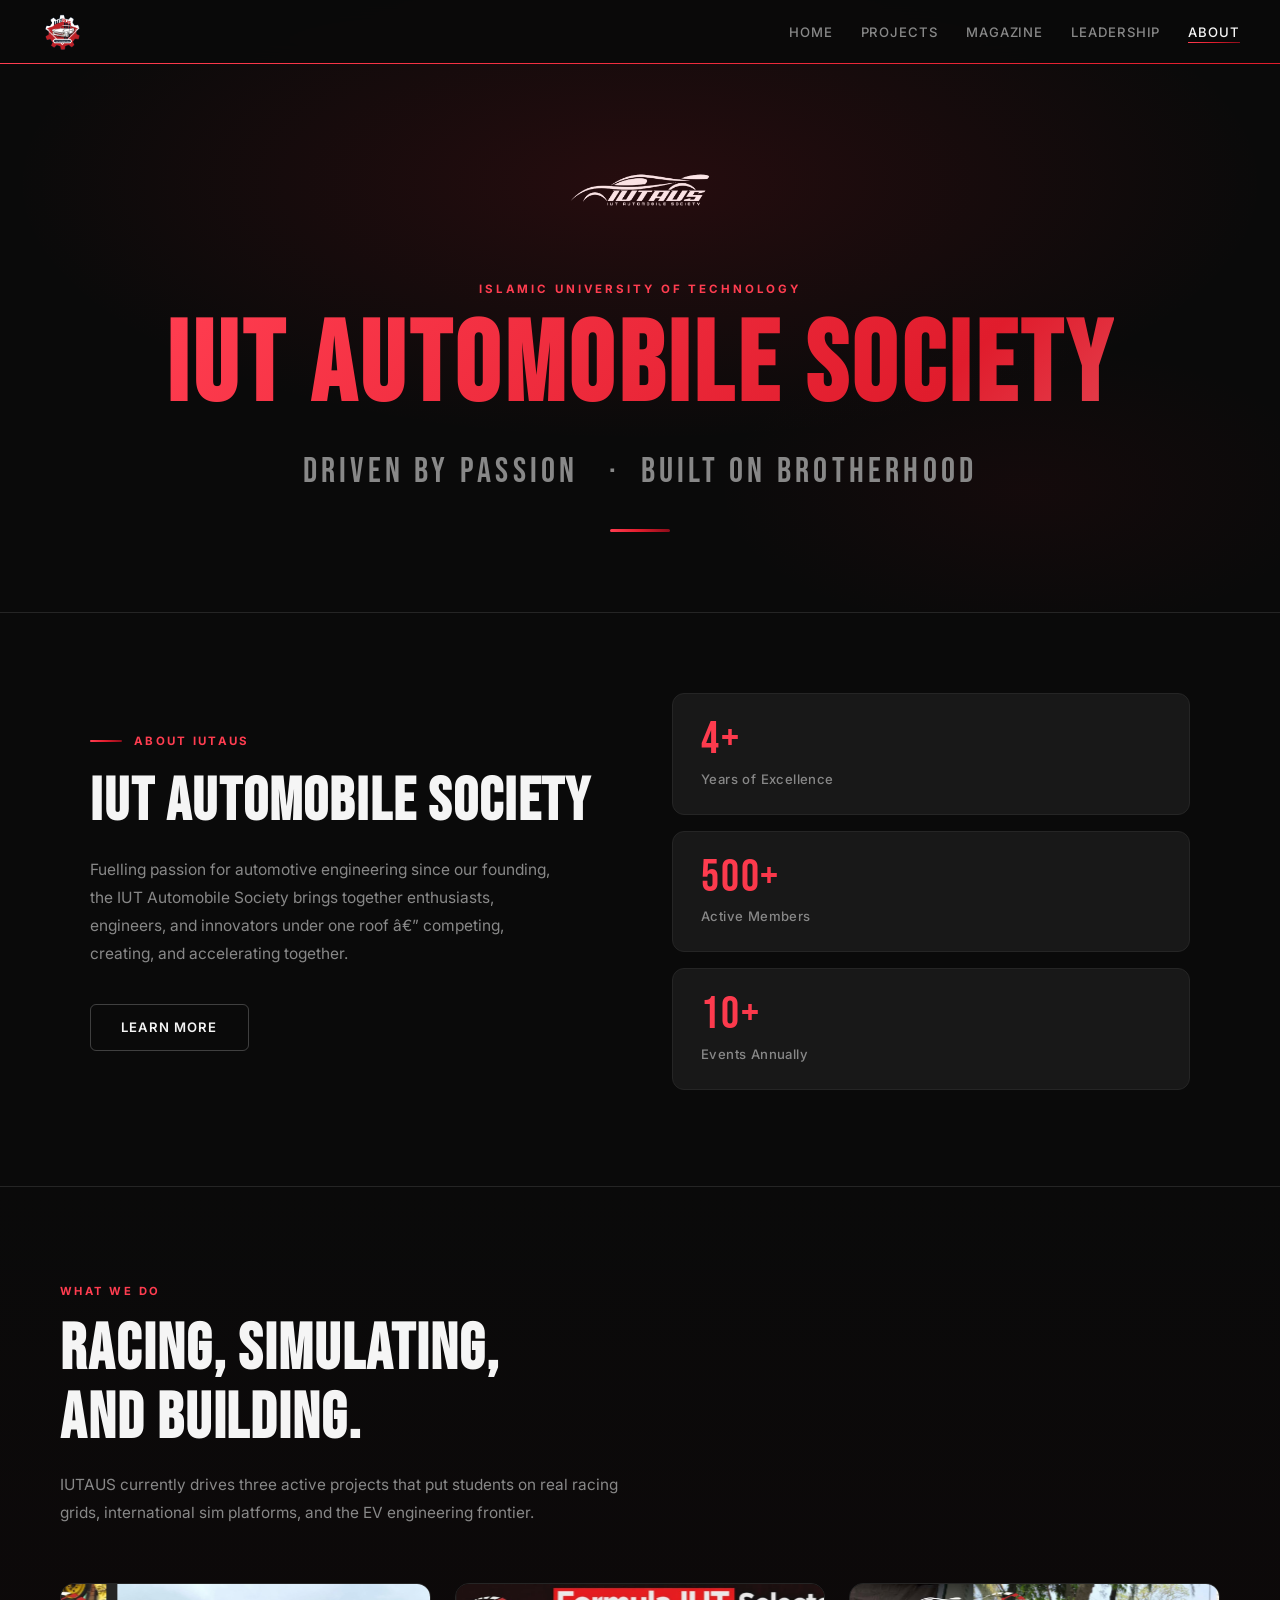
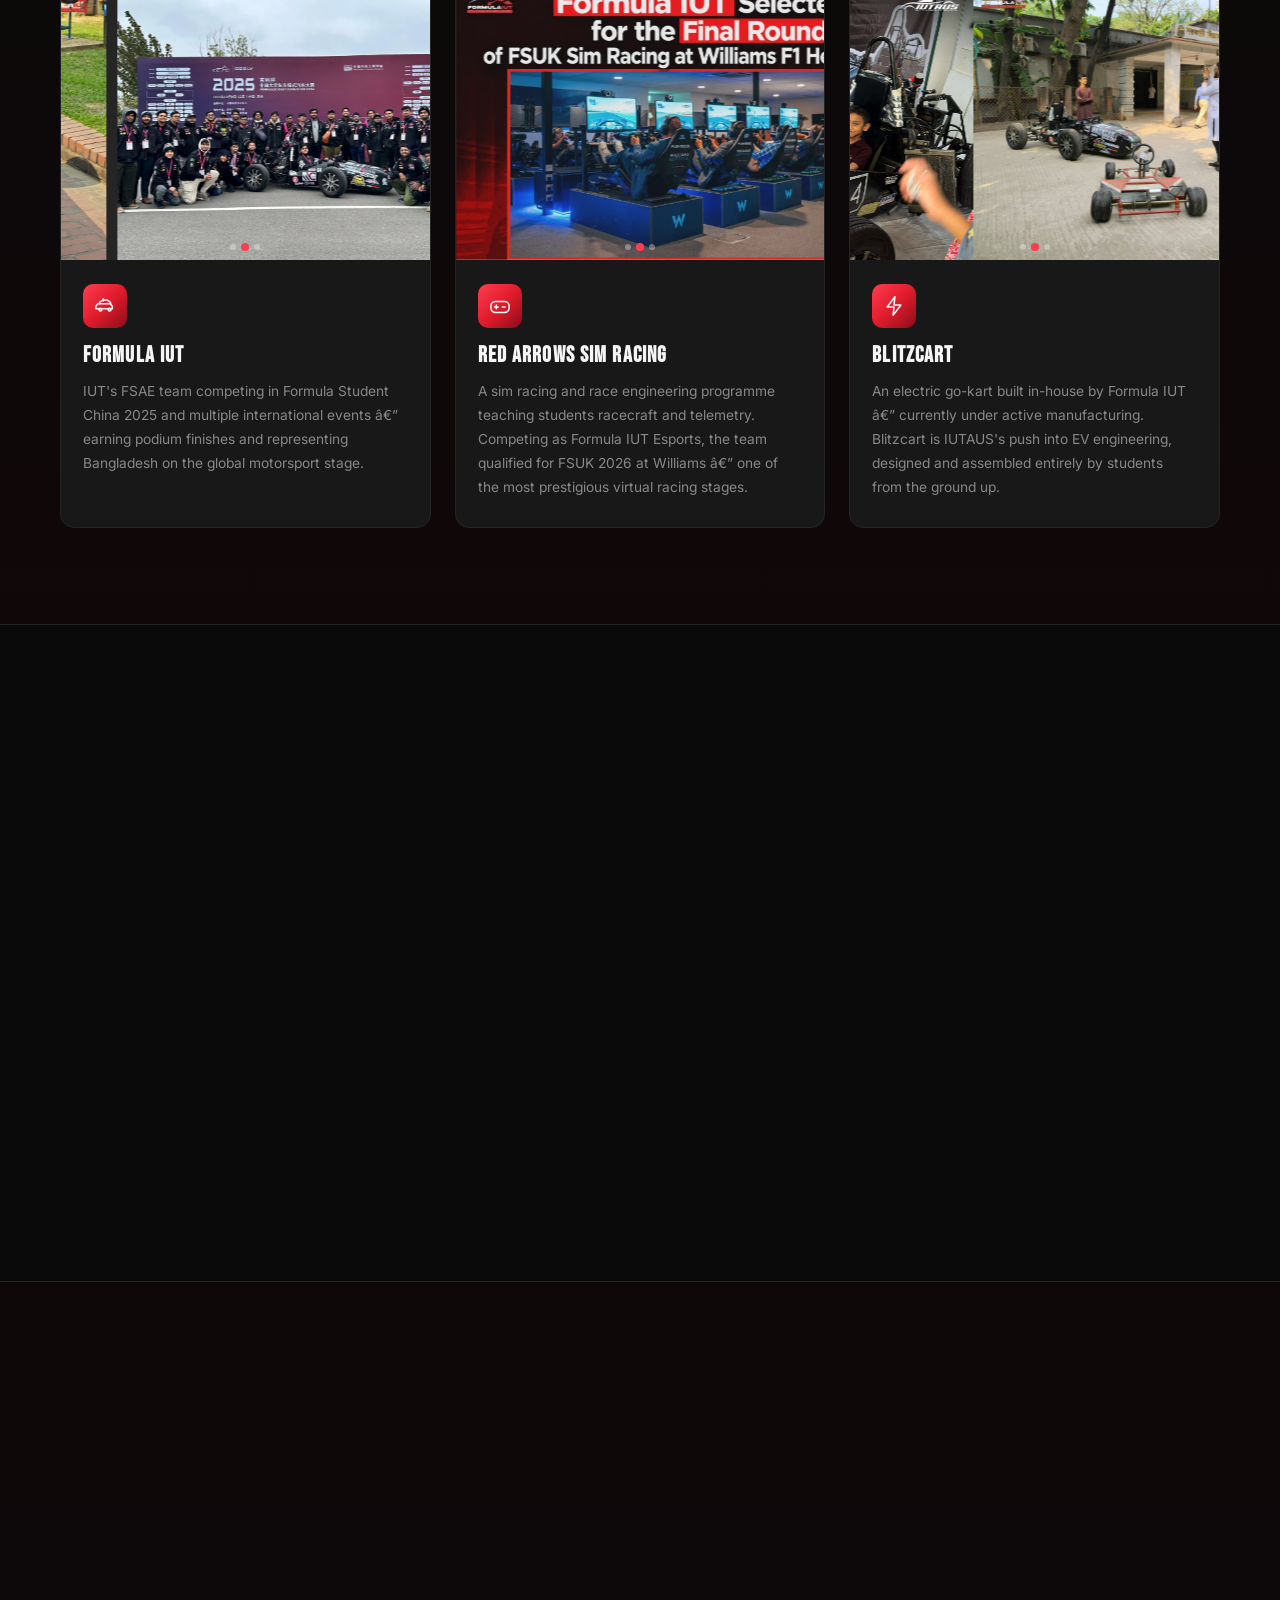
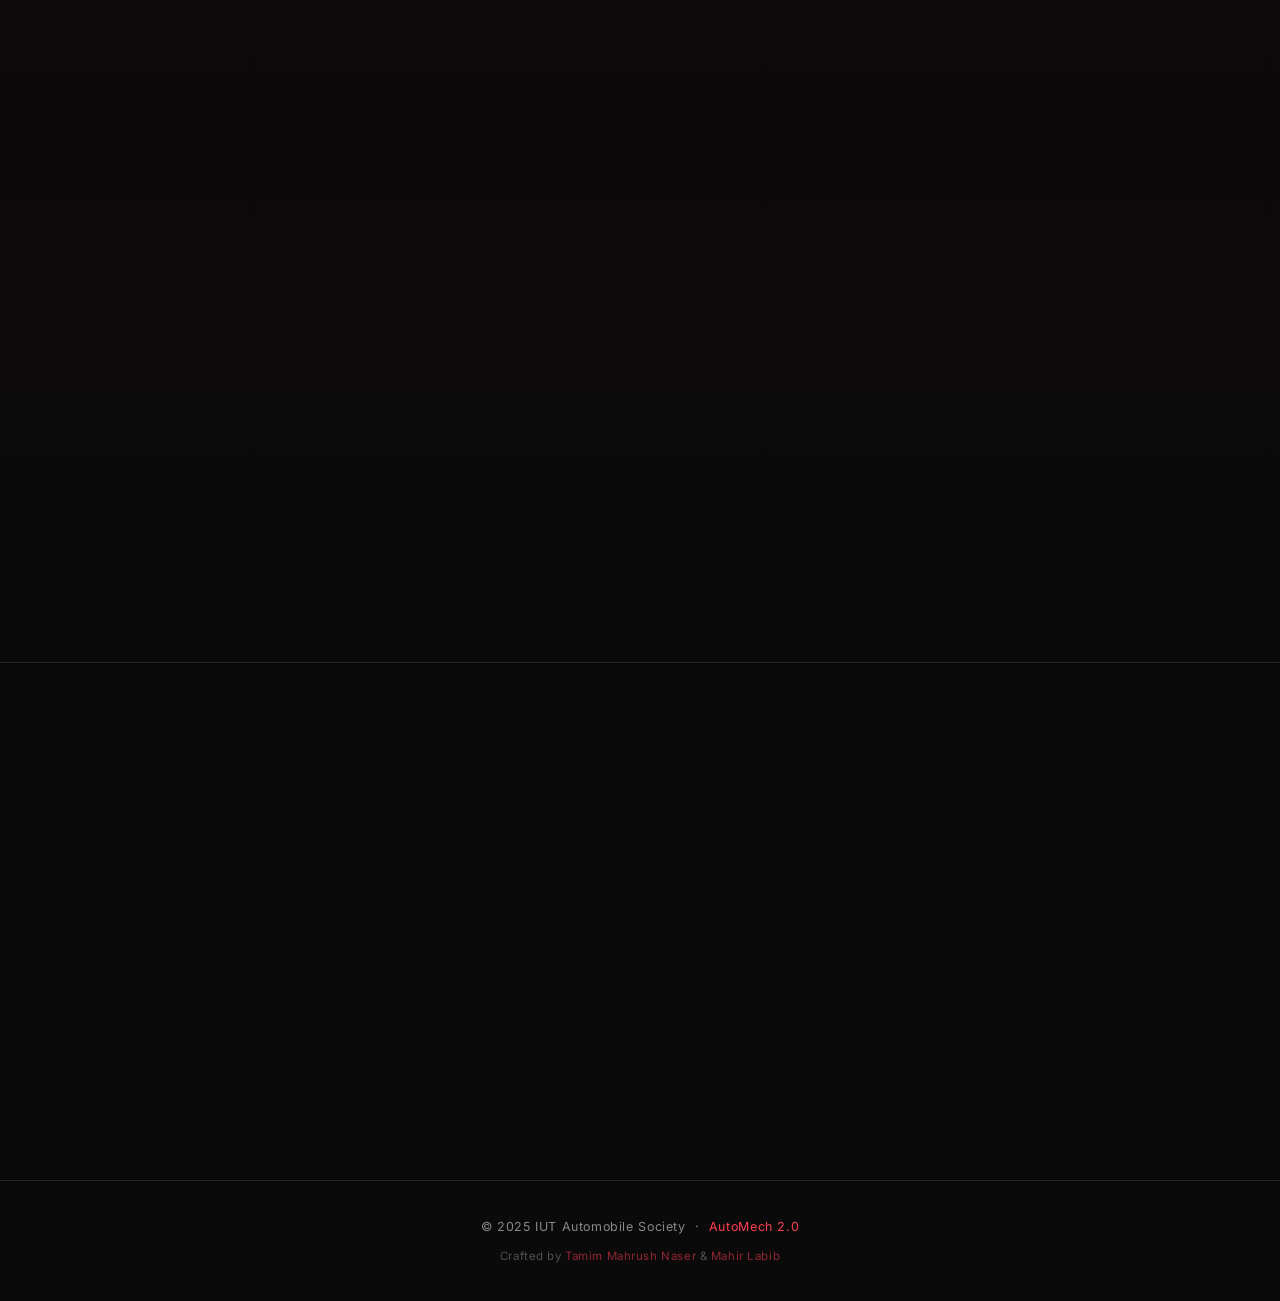
==== commit 3fbeb778: "fixed bugs" ====
--- a/about/index.html
+++ b/about/index.html
@@ -46,7 +46,7 @@
    <img src="/about/AusLogo.png" alt="AUS Logo" class="about-hero-logo">
   <p class="about-hero-label">Islamic University of Technology</p>
   <h1 class="about-hero-title">IUT Automobile Society</h1>
-  <p class="about-hero-sub">Driven by Passion &nbsp;Â·&nbsp; Built on Brotherhood</p>
+  <p class="about-hero-sub">Driven by Passion &nbsp; ·&nbsp; Built on Brotherhood</p>
   <div class="about-hero-divider"></div>
 </section>
 
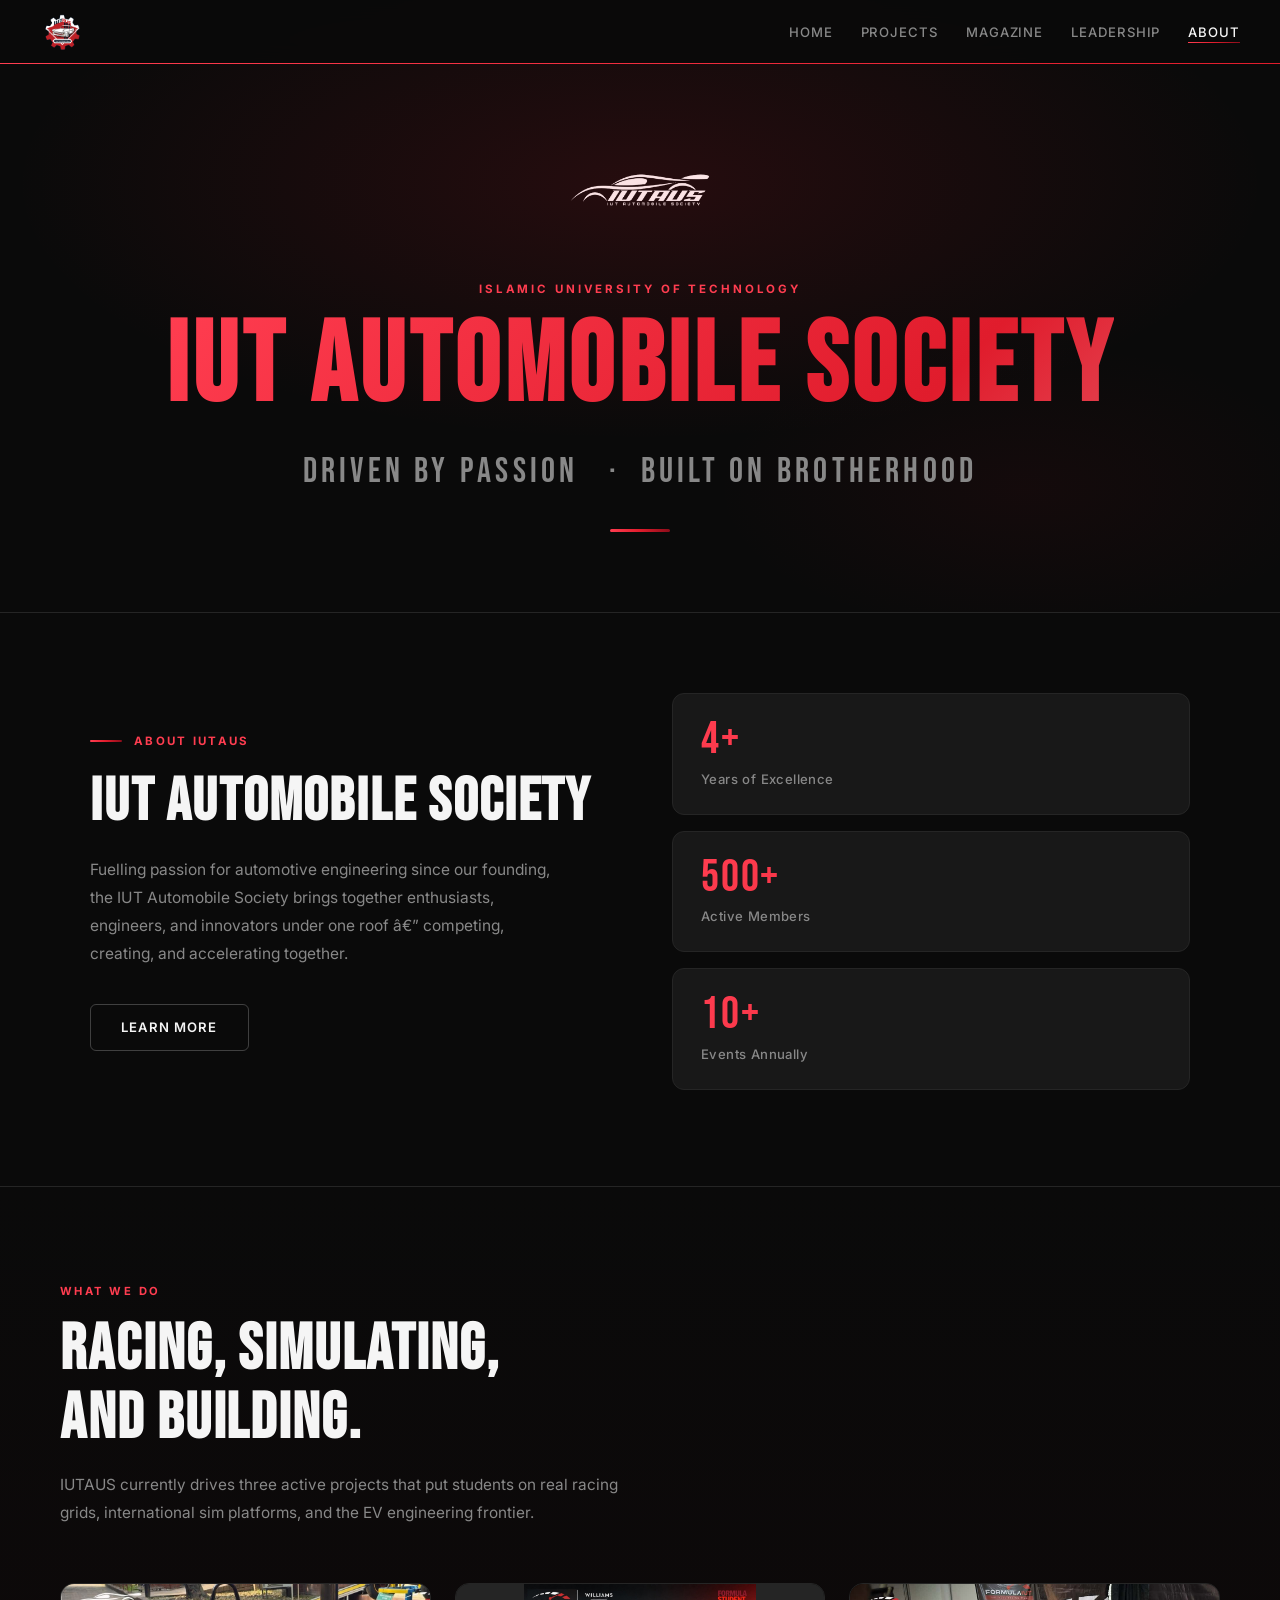
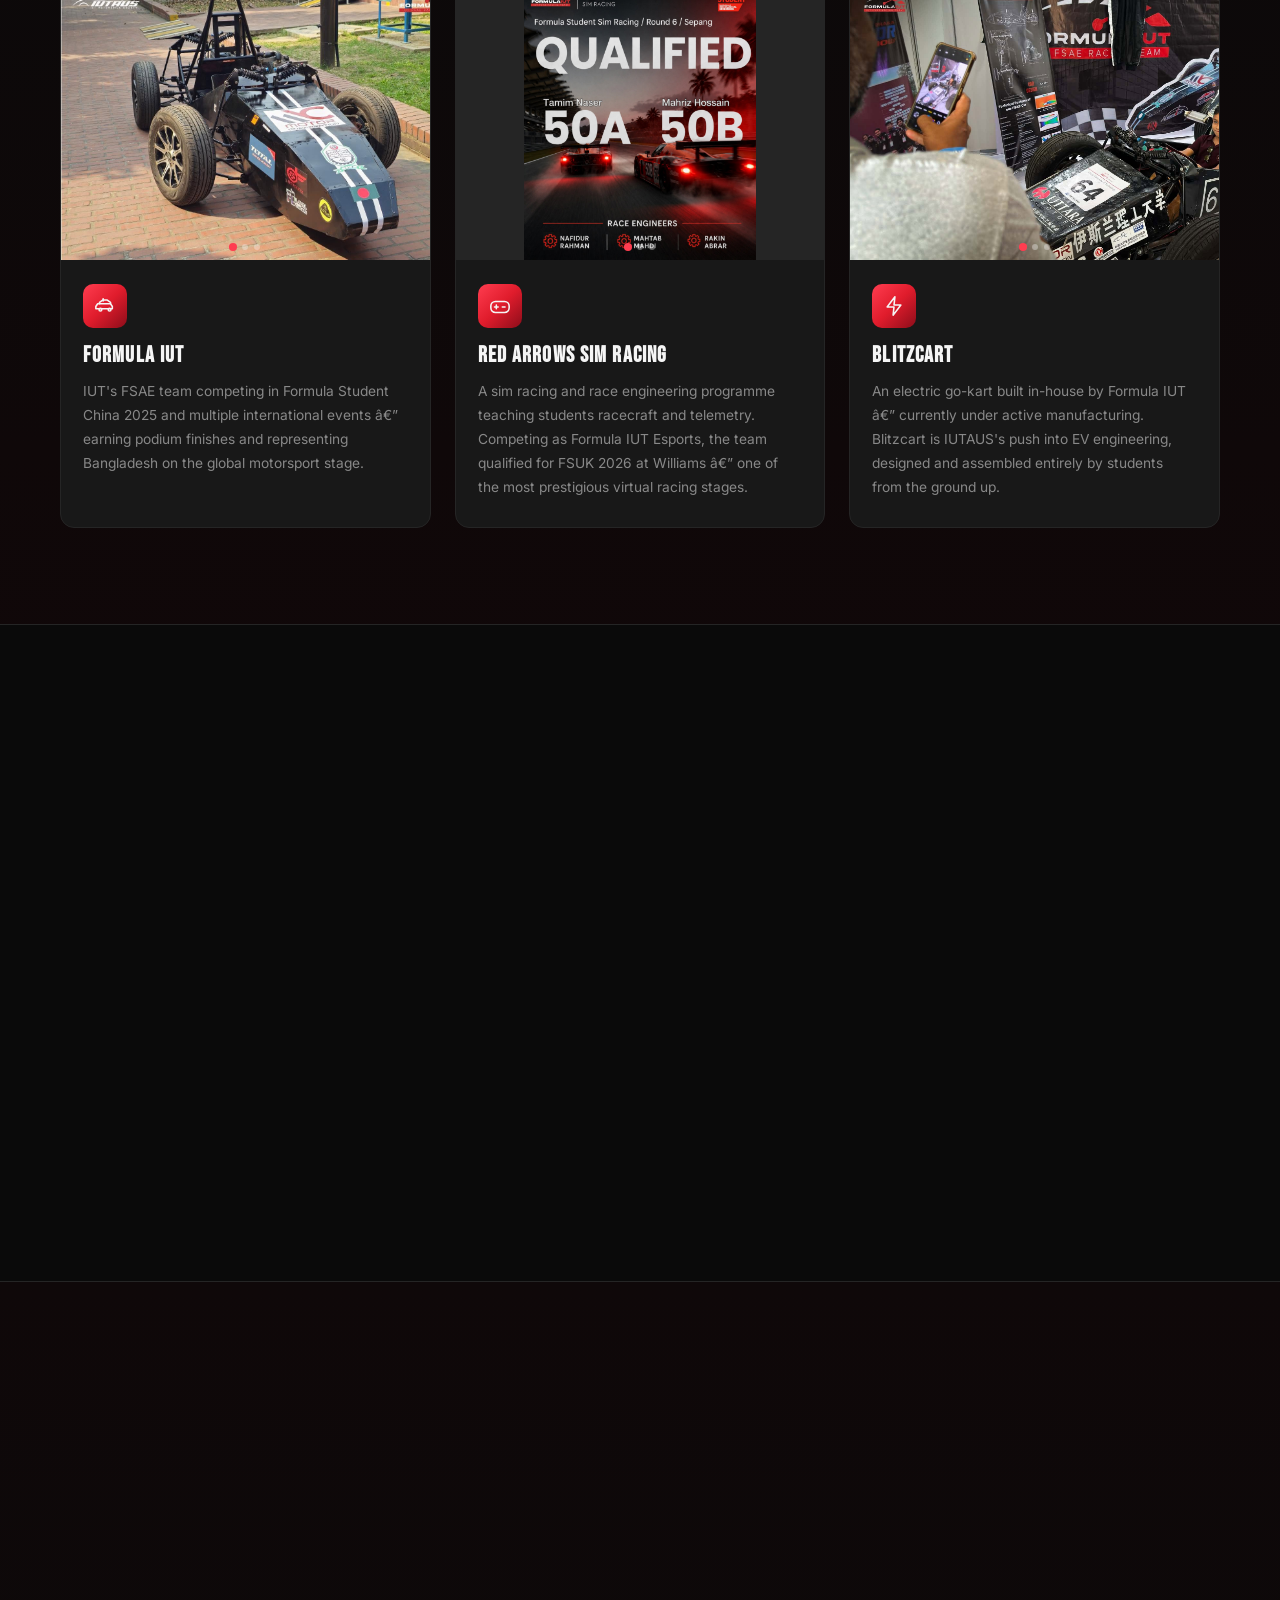
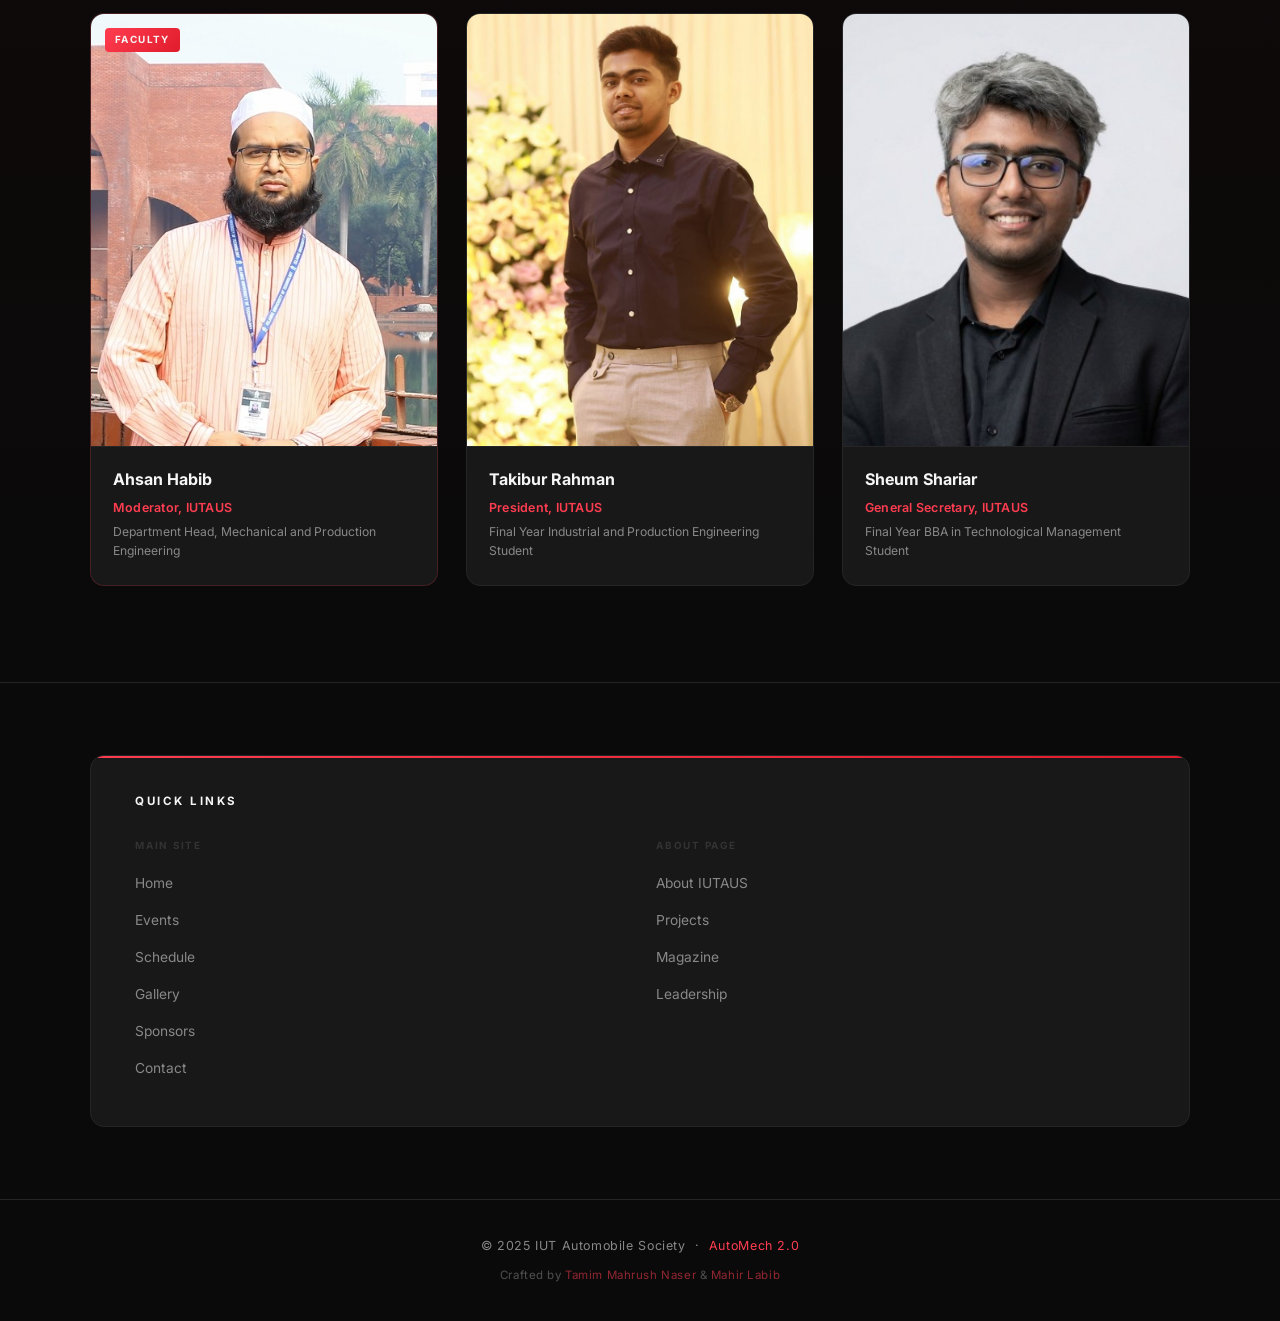
==== commit 3ffeeecf: "added leader description" ====
--- a/about/index.html
+++ b/about/index.html
@@ -305,7 +305,7 @@
         <div class="leader-info">
           <h3 class="leader-name">Ahsan Habib</h3>
           <p class="leader-role">Moderator, IUTAUS</p>
-          <p class="leader-dept">IUT Automobile Society</p>
+          <p class="leader-dept">Department Head, Mechanical and Production Engineering</p>
         </div>
       </div>
 
@@ -324,7 +324,7 @@
         <div class="leader-info">
           <h3 class="leader-name">Takibur Rahman</h3>
           <p class="leader-role">President, IUTAUS</p>
-          <p class="leader-dept">IUT Automobile Society</p>
+          <p class="leader-dept">Final Year Industrial and Production Engineering Student</p>
         </div>
       </div>
 
@@ -343,7 +343,7 @@
         <div class="leader-info">
           <h3 class="leader-name">Sheum Shariar</h3>
           <p class="leader-role">General Secretary, IUTAUS</p>
-          <p class="leader-dept">IUT Automobile Society</p>
+          <p class="leader-dept">Final Year BBA in Technological Management Student</p>
         </div>
       </div>
 
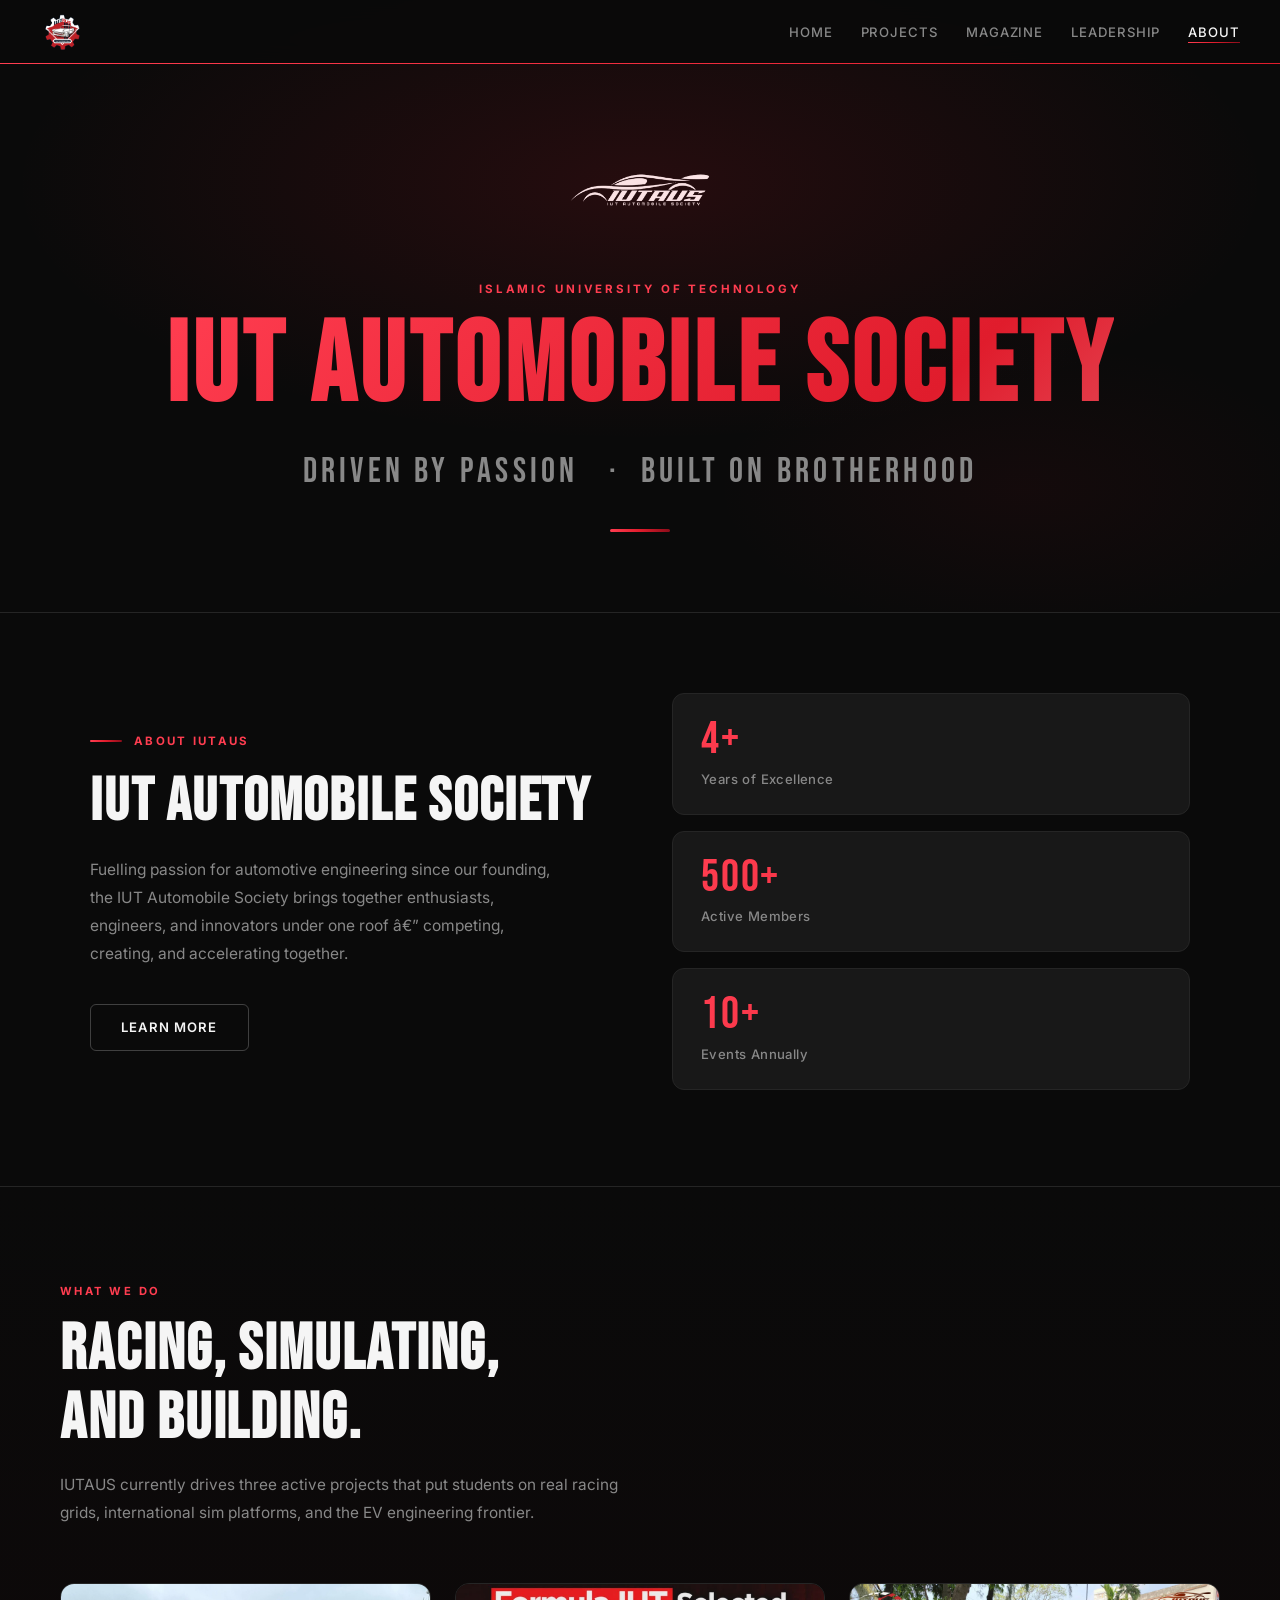
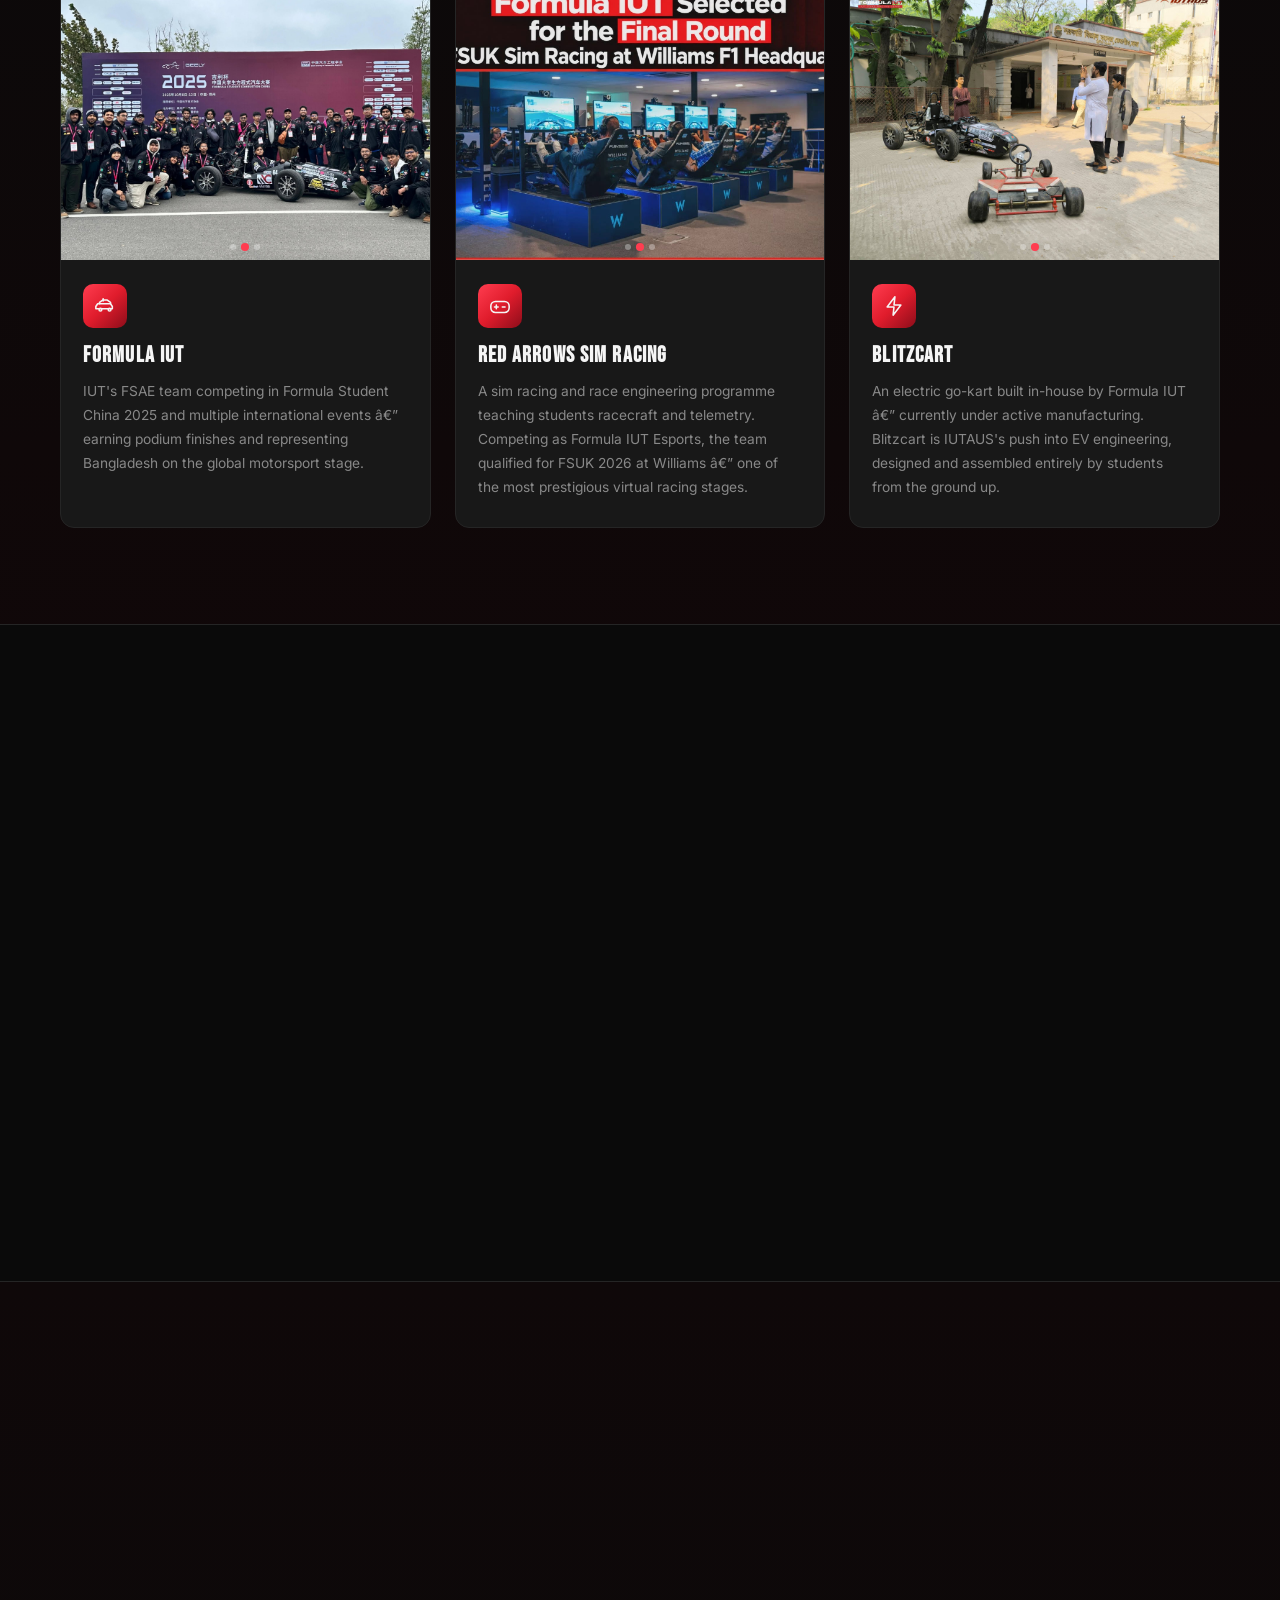
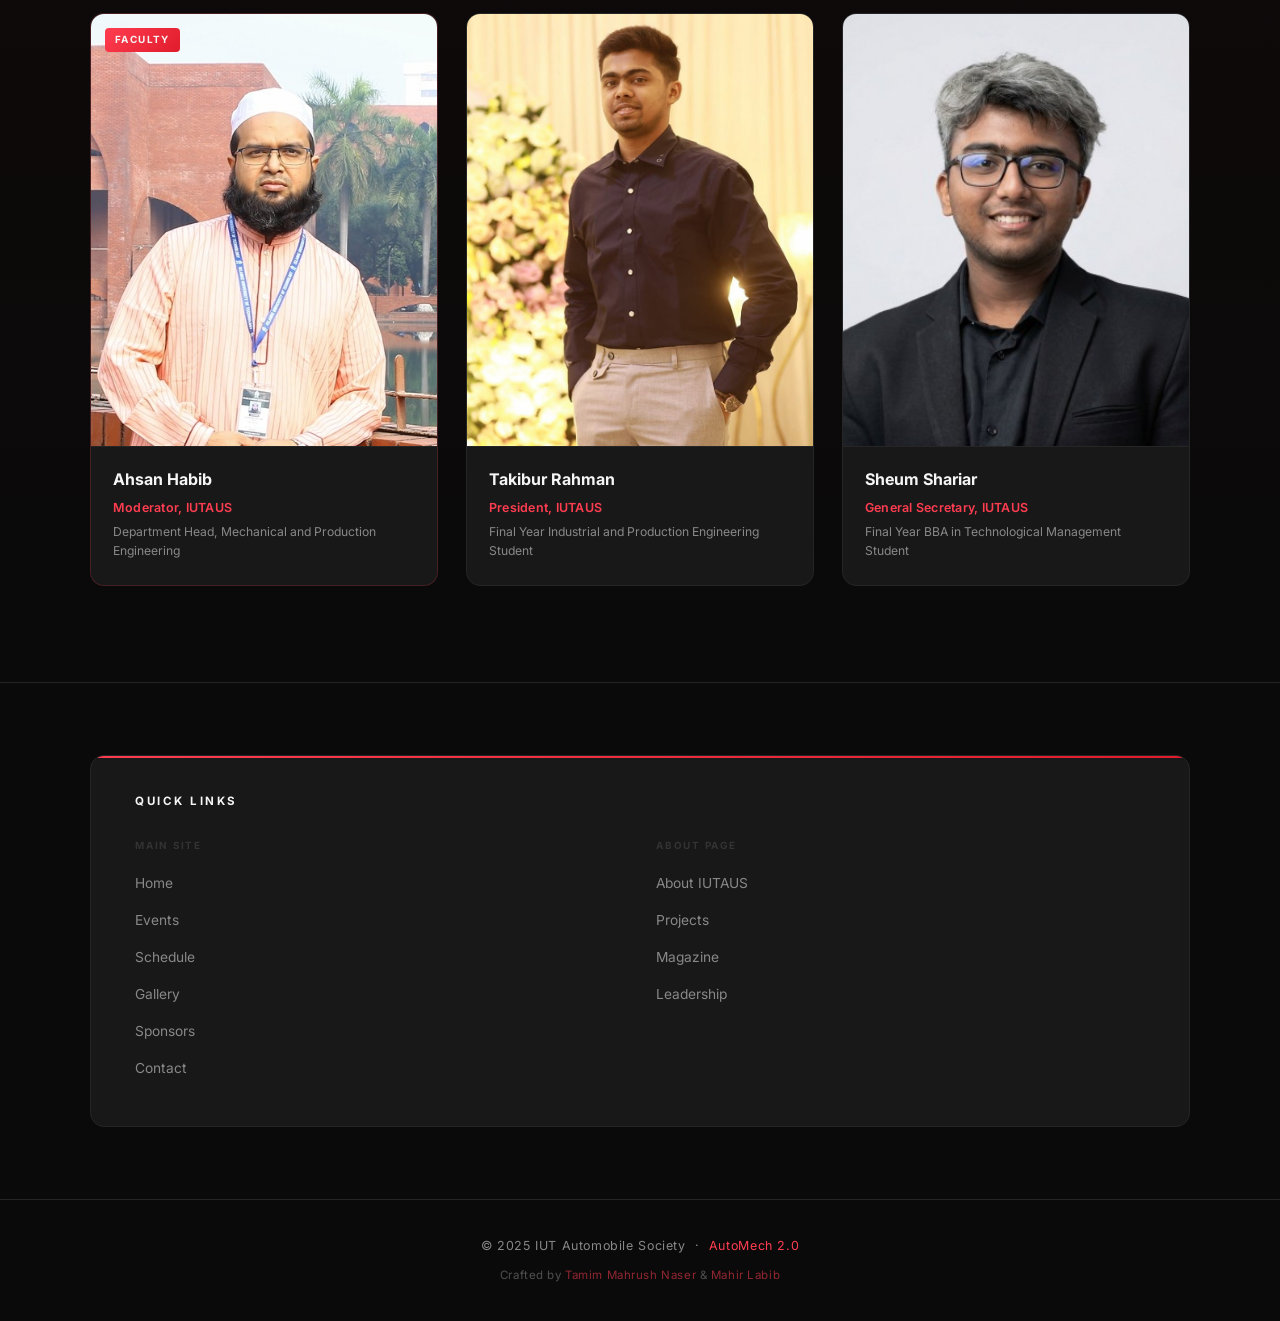
==== commit edb5829c: "fixed about slideshow issue" ====
--- a/about/index.html
+++ b/about/index.html
@@ -444,11 +444,13 @@
 
   /* â”€â”€ Slideshows â”€â”€ */
   document.querySelectorAll('.project-slideshow').forEach(ss => {
-    const track  = ss.querySelector('.ss-track');
     const slides = ss.querySelectorAll('.ss-slide');
     const dotsEl = ss.querySelector('.ss-dots');
     let current  = 0;
     let timer;
+
+    /* Activate first slide */
+    slides[0].classList.add('active');
 
     /* Build dots */
     slides.forEach((_, i) => {
@@ -460,8 +462,9 @@
     });
 
     function goTo(n) {
+      slides[current].classList.remove('active');
       current = (n + slides.length) % slides.length;
-      track.style.transform = `translateX(-${current * 100}%)`;
+      slides[current].classList.add('active');
       dotsEl.querySelectorAll('.ss-dot').forEach((d, i) =>
         d.classList.toggle('active', i === current));
     }
--- a/about/about.css
+++ b/about/about.css
@@ -714,22 +714,27 @@
 }
 
 .ss-track {
-  display: flex;
+  position: relative;
   height: 100%;
-  transition: transform .45s cubic-bezier(.4,0,.2,1);
-  will-change: transform;
 }
 
 .ss-slide {
-  min-width: 100%;
-  height: 100%;
-  flex-shrink: 0;
+  position: absolute;
+  inset: 0;
+  opacity: 0;
+  transition: opacity .5s ease;
+  pointer-events: none;
+}
+
+.ss-slide.active {
+  opacity: 1;
+  pointer-events: auto;
 }
 
 .ss-slide img {
   width: 100%;
   height: 100%;
-  object-fit: contain;
+  object-fit: cover;
   object-position: center center;
   display: block;
   background: var(--grey2);
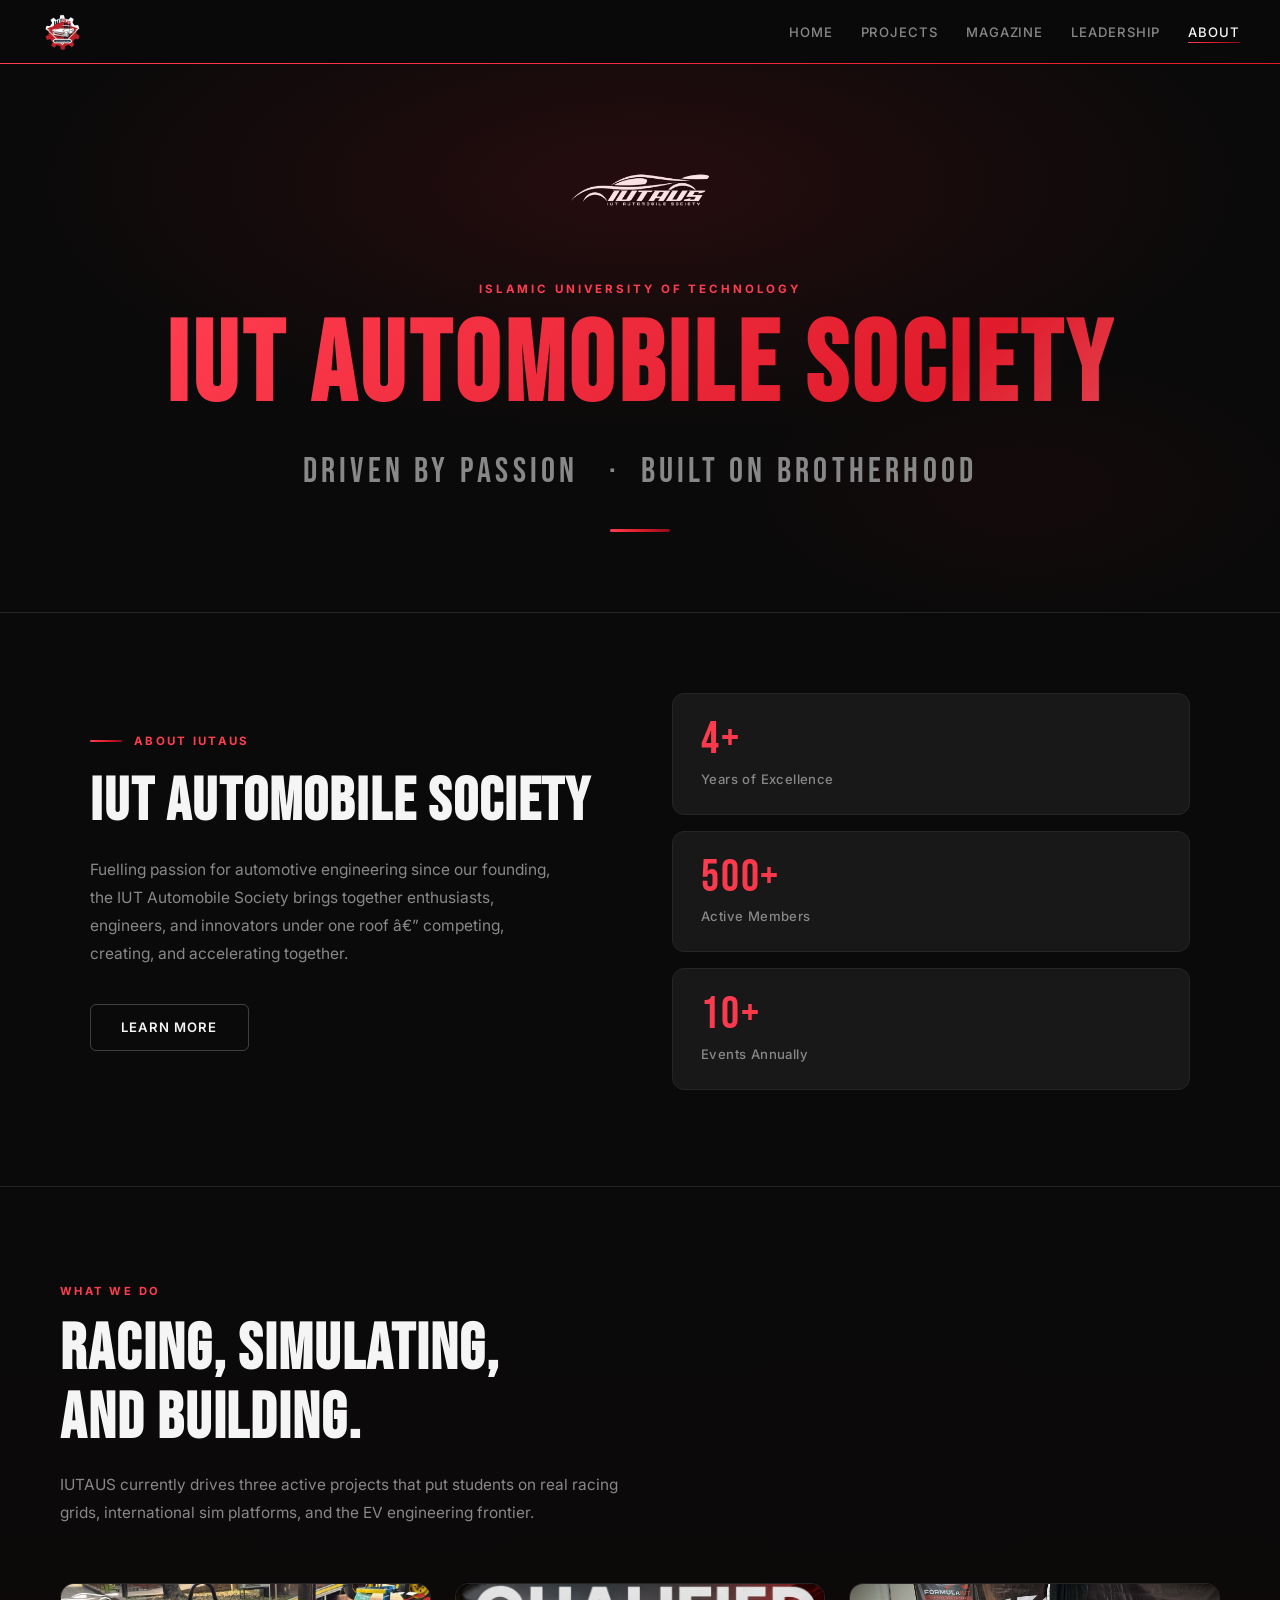
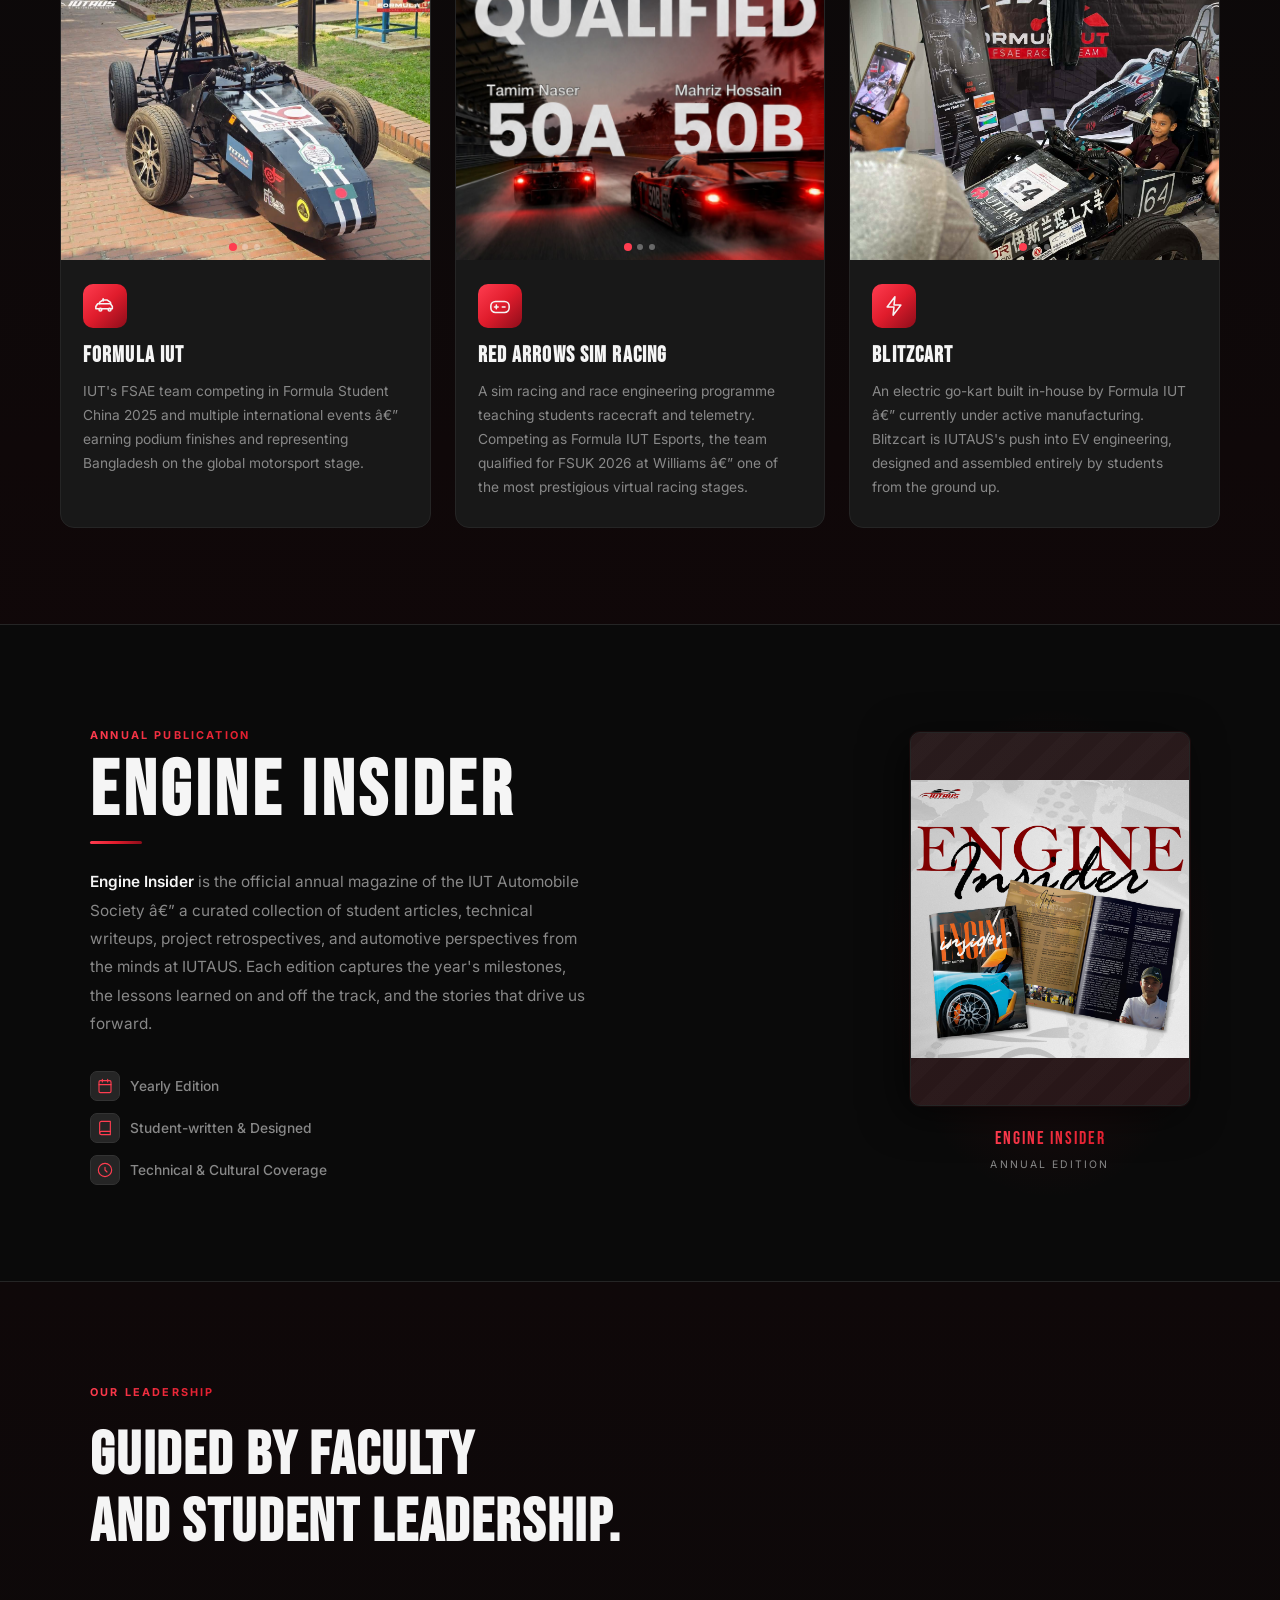
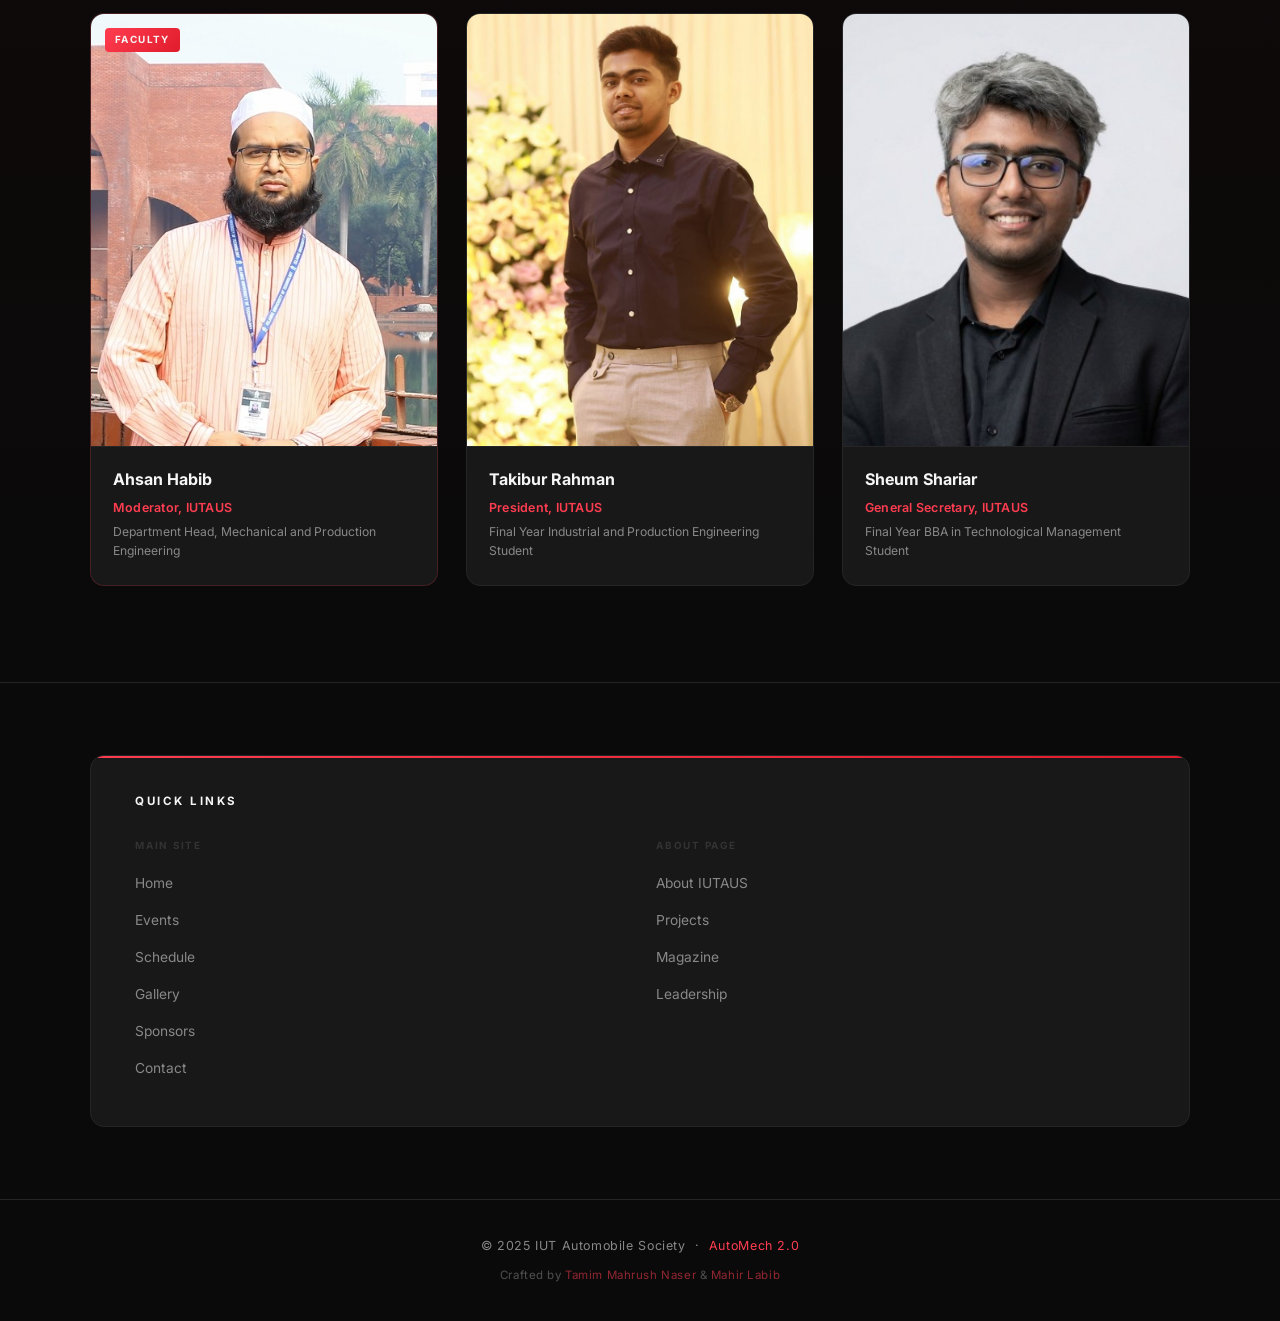
==== commit 41faa382: "fixed index in about" ====
--- a/about/index.html
+++ b/about/index.html
@@ -3,7 +3,7 @@
 <head>
   <meta charset="UTF-8" />
   <meta name="viewport" content="width=device-width, initial-scale=1.0" />
-  <title>About â€” IUT Automobile Society</title>
+  <title>About IUT Automobile Society</title>
   <link rel="preconnect" href="https://fonts.googleapis.com" />
   <link rel="preconnect" href="https://fonts.gstatic.com" crossorigin />
   <link href="https://fonts.googleapis.com/css2?family=Bebas+Neue&family=Inter:wght@400;500;600;700&display=swap" rel="stylesheet" />
--- a/about/about.css
+++ b/about/about.css
@@ -983,7 +983,7 @@
 
 .magazine-cover {
   width: 280px;
-  height: 300px;
+  aspect-ratio: 3 / 4;
   border-radius: 10px;
   overflow: hidden;
   border: 1px solid var(--grey2);
@@ -996,6 +996,11 @@
   transition: transform .35s cubic-bezier(.22,1,.36,1), box-shadow .35s;
 }
 
+.magazine-cover img {
+  position: relative;
+  z-index: 1;
+}
+
 .magazine-cover:hover {
   transform: perspective(800px) rotateY(-6deg) translateY(-4px);
   box-shadow:
@@ -1006,14 +1011,15 @@
 .magazine-cover img {
   width: 100%;
   height: 100%;
-  object-fit: cover;
+  object-fit: contain;
+  object-position: center center;
   display: block;
 }
 
 /* Placeholder state */
 .cover-placeholder {
-  width: 100%;
-  height: 100%;
+  position: absolute;
+  inset: 0;
   display: flex;
   flex-direction: column;
   align-items: center;
@@ -1031,6 +1037,7 @@
   color: var(--grey3);
   padding: 24px;
   text-align: center;
+  z-index: 0;
 }
 
 .cover-placeholder svg { opacity: .45; color: var(--red-lt); }
@@ -1090,7 +1097,7 @@
 
 @media (max-width: 768px) {
   .magazine-section { padding: 64px 20px; }
-  .magazine-cover { width: 200px; height: 268px; }
+  .magazine-cover { width: 200px; }
 }
 
 /* ══════════════════════════════════════════
